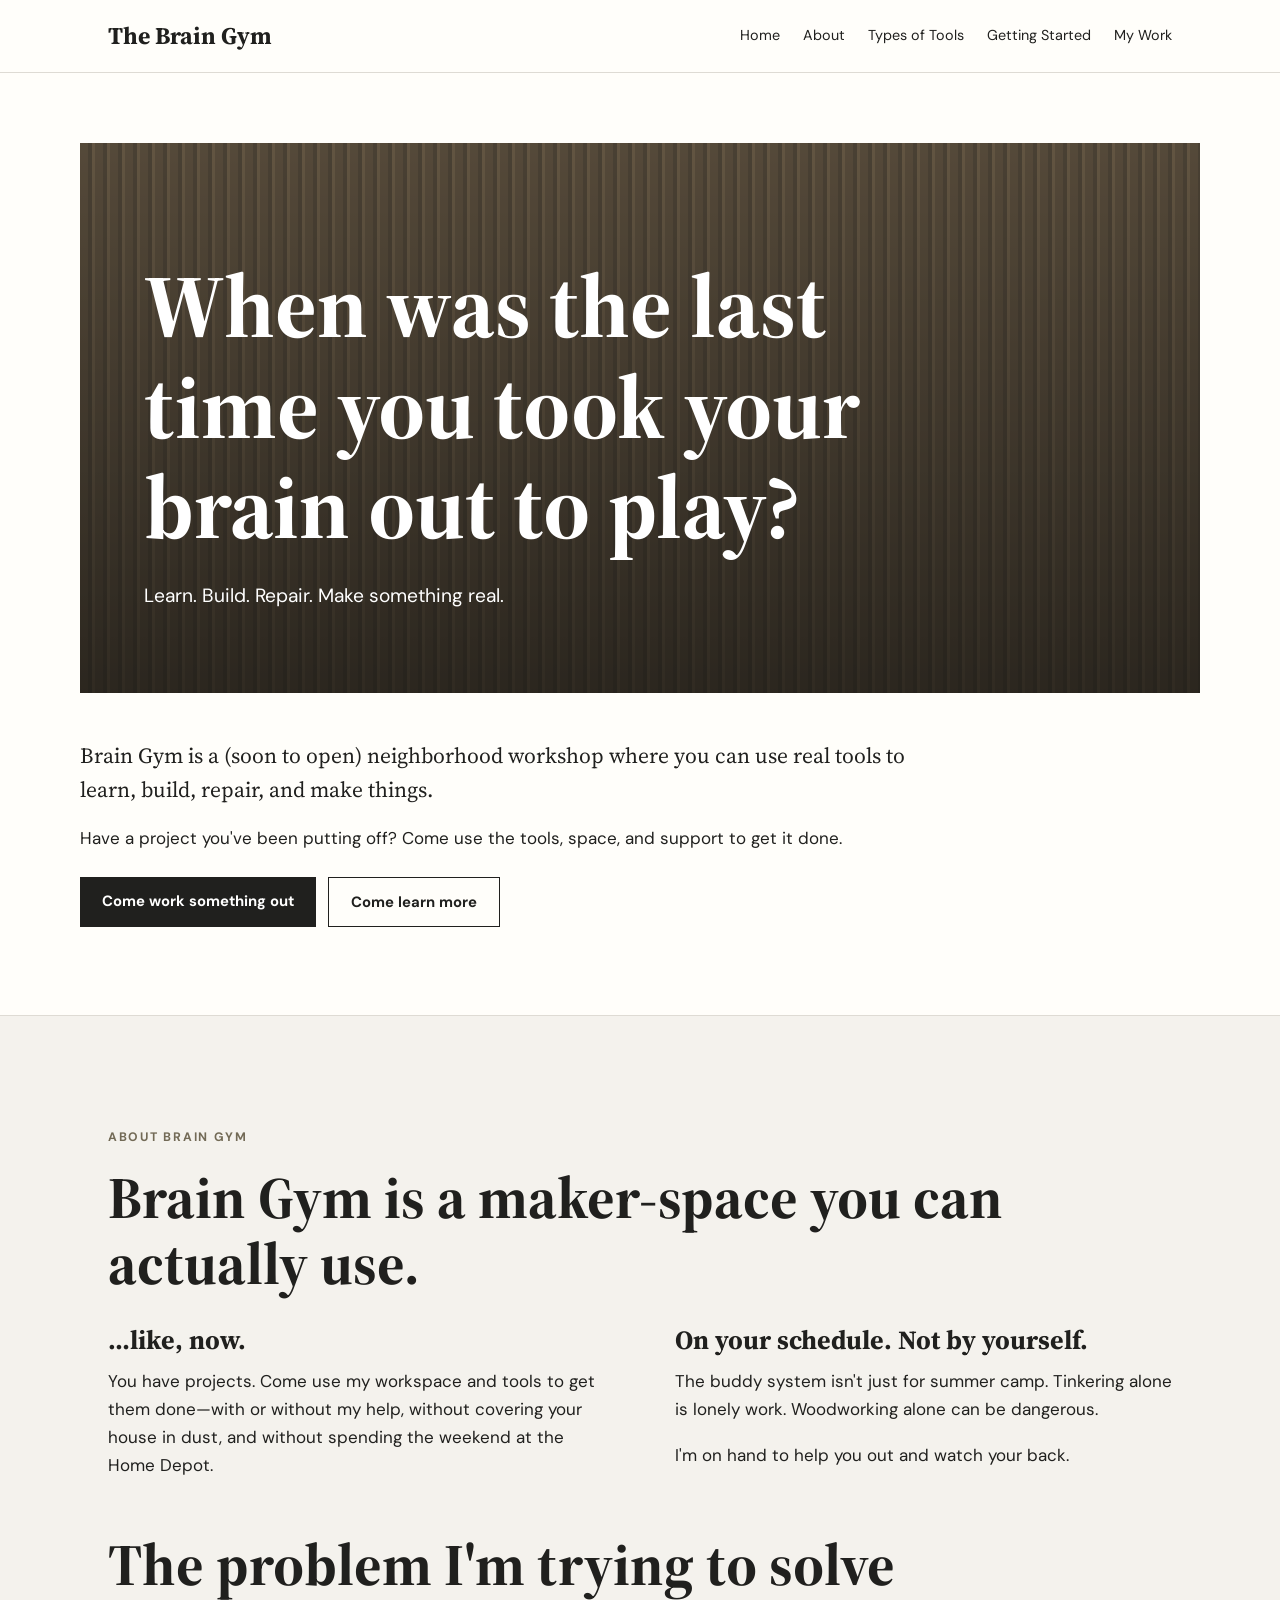
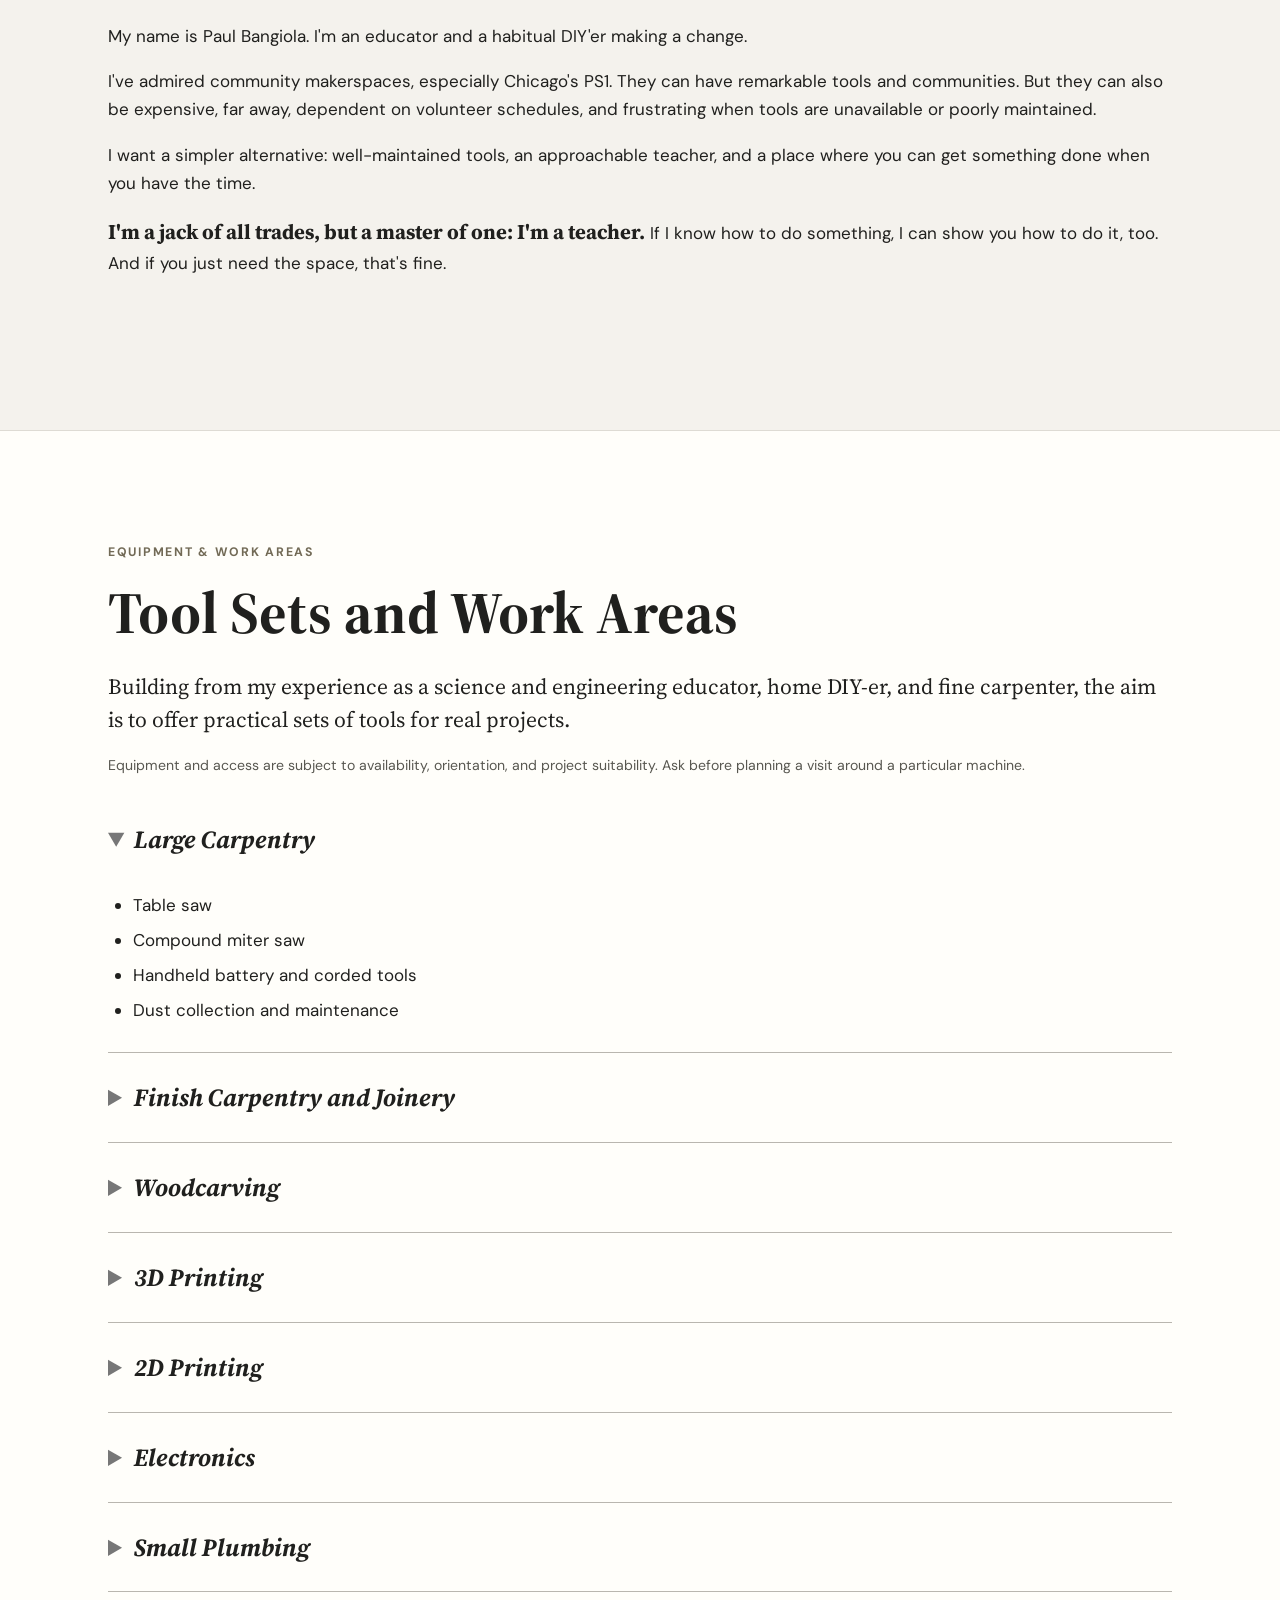
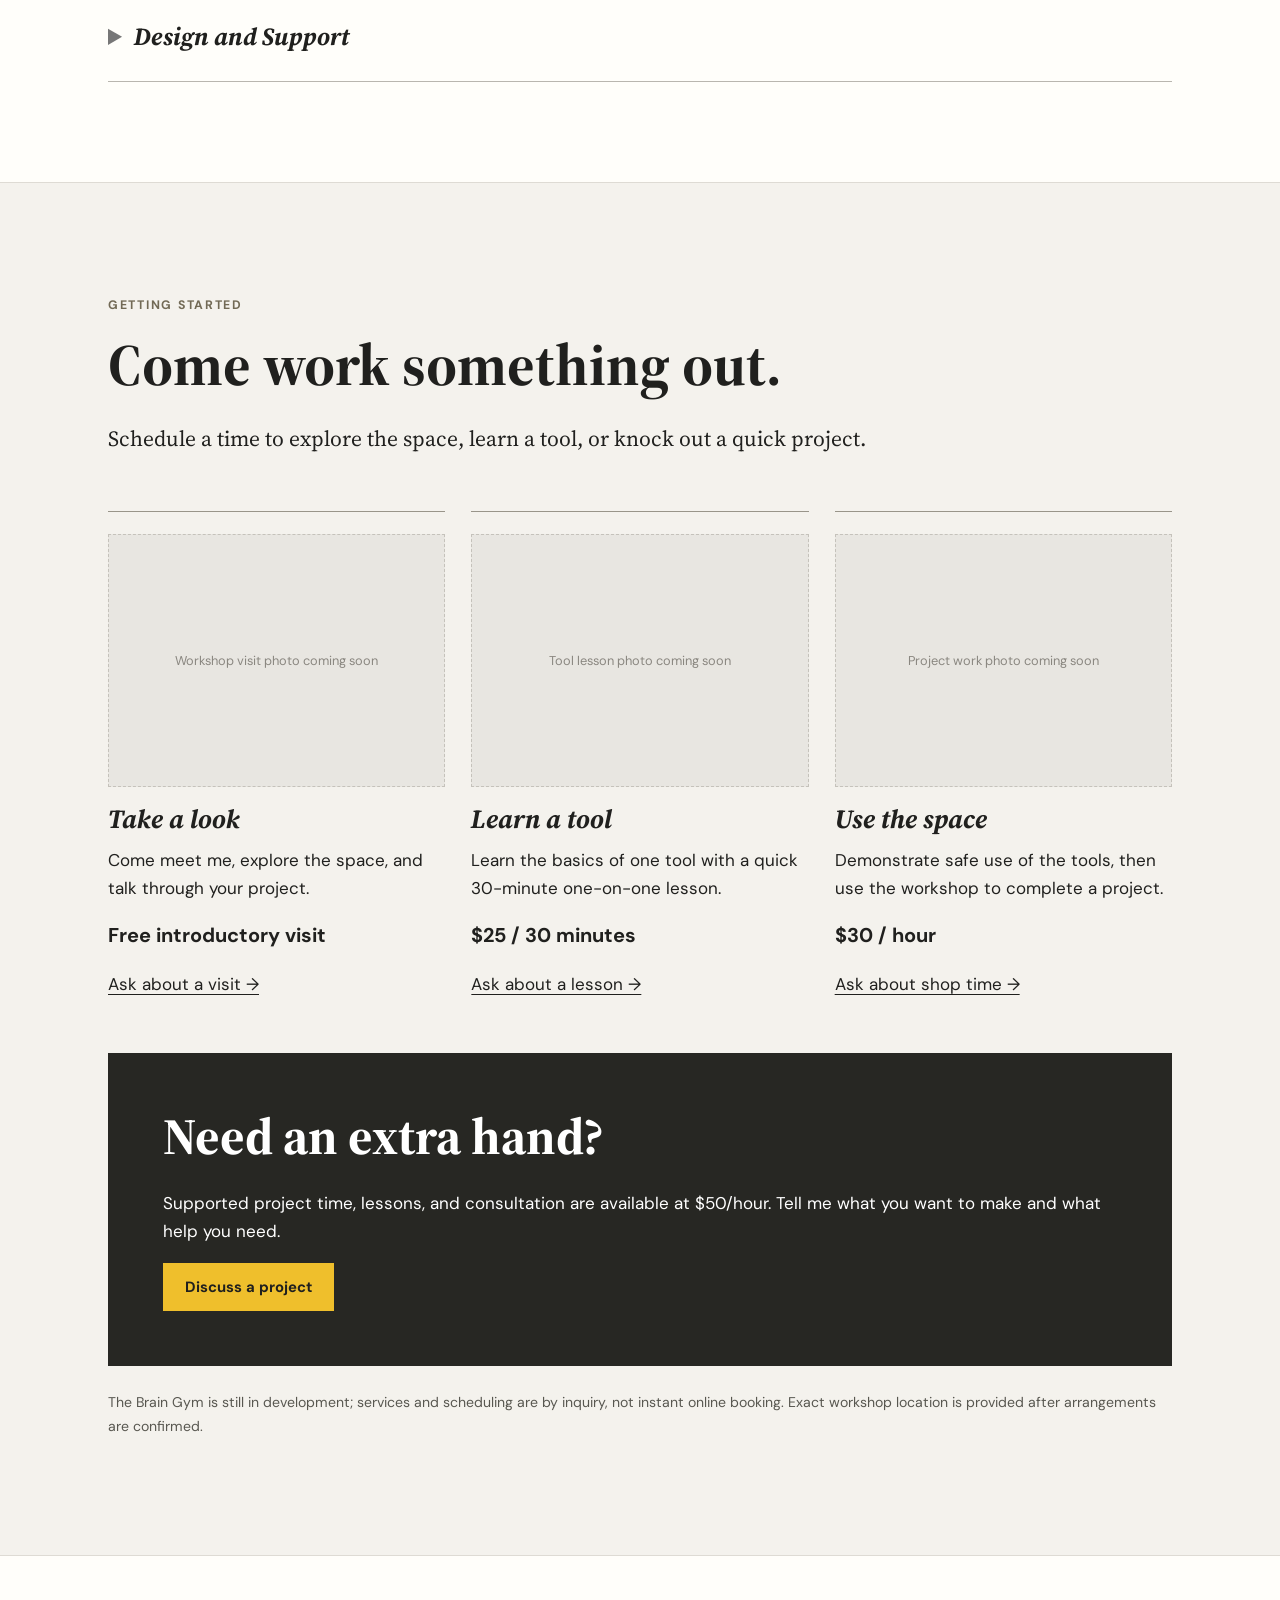
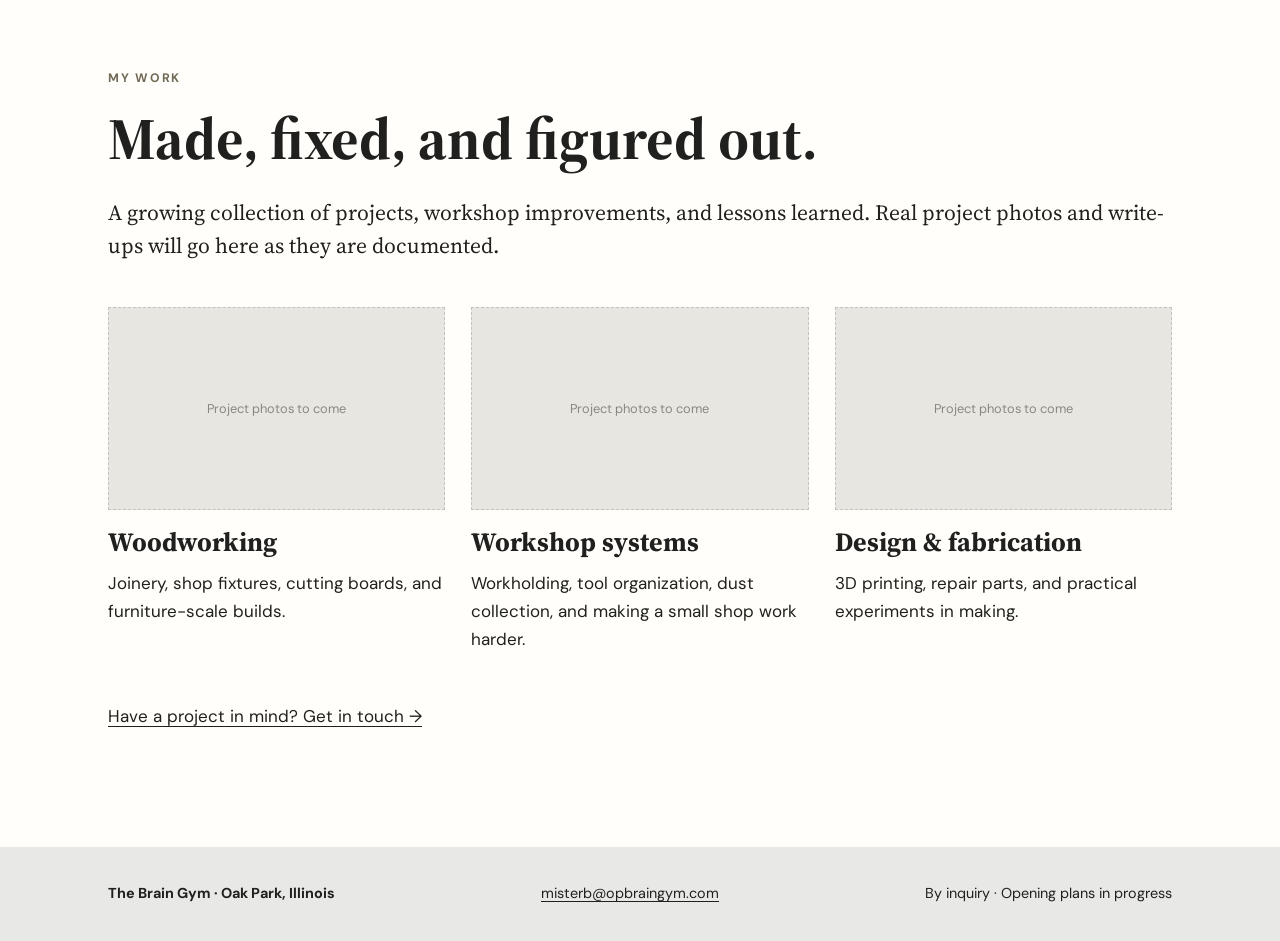
==== index.html @ d2b41d77 "Rebuild Brain Gym homepage from Google Sites and Squarespace drafts" ====
<!doctype html>
<html lang="en"><head><meta charset="utf-8"><meta name="viewport" content="width=device-width,initial-scale=1"><meta name="description" content="The Brain Gym: a neighborhood workshop in Oak Park for learning, building, repairing and making things."><title>The Brain Gym | Oak Park</title>
<style>
@import url('https://fonts.googleapis.com/css2?family=DM+Sans:wght@400;500;600;700&family=Source+Serif+4:ital,wght@0,400;0,600;0,700;1,600&display=swap');
:root{--ink:#20201e;--muted:#585750;--line:#dedbd4;--paper:#fffefa;--shade:#f4f2ed;--yellow:#efbf2c}*{box-sizing:border-box}html{scroll-behavior:smooth}body{margin:0;background:var(--paper);color:var(--ink);font:17px/1.65 "DM Sans",sans-serif}h1,h2,h3,h4,.brand{font-family:"Source Serif 4",Georgia,serif;line-height:1.12}h1{font-size:clamp(3.1rem,7vw,6.7rem);margin:0 0 1.4rem}h2{font-size:clamp(2.3rem,4.6vw,4.3rem);margin:0 0 1.5rem}h3{font-size:1.65rem;margin:.3rem 0 .7rem}p{margin:.7rem 0 1.1rem}a{color:inherit;text-underline-offset:.22em}a:hover{color:#806111}.shell{max-width:1120px;margin:auto;padding:0 28px}.site-header{position:sticky;top:0;z-index:10;background:rgba(255,254,250,.96);border-bottom:1px solid var(--line)}.nav-wrap{display:flex;align-items:center;justify-content:space-between;gap:18px;min-height:72px}.brand{font-size:1.5rem;font-weight:700;text-decoration:none;white-space:nowrap}nav{display:flex;flex-wrap:wrap;gap:clamp(10px,1.8vw,25px);font-size:.9rem}nav a{text-decoration:none}nav a[aria-current]{font-weight:700}.eyebrow{text-transform:uppercase;letter-spacing:.14em;font-size:.77rem;font-weight:700;color:#726a56}.hero{padding:70px 0 88px}.hero-panel{min-height:550px;background:#38352e;display:flex;align-items:end;position:relative;overflow:hidden}.hero-panel:before{content:"";position:absolute;inset:0;background:linear-gradient(0deg,rgba(0,0,0,.65),rgba(0,0,0,.05)),repeating-linear-gradient(90deg,#6a5943 0 8px,#584b3a 8px 12px,#806c51 12px 15px);opacity:.65}.hero-copy{position:relative;padding:clamp(28px,5vw,65px);color:white;max-width:950px}.hero-copy h1{max-width:820px}.hero-copy p{font-size:1.2rem}.intro{max-width:850px;padding-top:35px}.section{padding:100px 0;border-top:1px solid var(--line);scroll-margin-top:80px}.section.alt{background:var(--shade)}.lede{font-family:"Source Serif 4",Georgia,serif;font-size:1.35rem;line-height:1.55}.split{display:grid;grid-template-columns:1fr 1fr;gap:70px}.grid3{display:grid;grid-template-columns:repeat(3,1fr);gap:26px}.grid4{display:grid;grid-template-columns:repeat(4,1fr);gap:18px}.tile{border-top:1px solid #99958a;padding-top:22px}.tile h3{font-style:italic}.photo-placeholder{aspect-ratio:4/3;background:#e8e6e1;border:1px dashed #c5c2bb;display:grid;place-items:center;color:#8a8780;font-size:.8rem;text-align:center;padding:15px;margin-bottom:18px}.button{display:inline-block;background:var(--ink);color:white;padding:12px 22px;text-decoration:none;font-weight:700;font-size:.93rem}.button:hover{background:#5b5140;color:white}.button.outline{background:transparent;color:var(--ink);border:1px solid var(--ink)}.buttons{display:flex;flex-wrap:wrap;gap:12px;margin-top:25px}.tool-group{border-bottom:1px solid #b9b6af;padding:0}.tool-group summary{cursor:pointer;font-family:"Source Serif 4",Georgia,serif;font-weight:700;font-style:italic;font-size:1.55rem;padding:24px 0}.tool-group ul{margin:0 0 28px;padding-left:25px}.tool-group li{margin:7px 0}.tool-group summary::marker{color:#777}.feature{padding:35px 0}.feature strong{font-family:"Source Serif 4",Georgia,serif;font-size:1.3rem}.price{font-size:1.25rem;font-weight:700}.small{font-size:.88rem;color:var(--muted)}.callout{background:#272723;color:#fff;padding:55px; margin-top:55px}.callout h2{font-size:clamp(2.2rem,4vw,3.8rem)}footer{background:#e8e8e6;padding:35px 0}.footer-inner{display:flex;justify-content:space-between;gap:20px;flex-wrap:wrap;font-size:.9rem}.work-card{padding:0 0 20px}.work-card .photo-placeholder{aspect-ratio:5/3}.muted{color:var(--muted)}@media(max-width:800px){.split,.grid3,.grid4{grid-template-columns:1fr 1fr}.nav-wrap{align-items:flex-start;flex-direction:column;padding-top:14px;padding-bottom:14px}.hero{padding-top:30px}.hero-panel{min-height:480px}.section{padding:70px 0}}@media(max-width:550px){.split,.grid3,.grid4{grid-template-columns:1fr}nav{gap:12px}.hero-panel{min-height:420px}.hero-copy h1{font-size:3rem}.callout{padding:30px}.shell{padding:0 20px}}
</style></head><body>
<header class="site-header"><div class="shell nav-wrap"><a class="brand" href="#home">The Brain Gym</a><nav aria-label="Main navigation"><a href="#home">Home</a><a href="#about">About</a><a href="#tools">Types of Tools</a><a href="#start">Getting Started</a><a href="#work">My Work</a></nav></div></header>
<main><section class="hero shell" id="home"><div class="hero-panel"><div class="hero-copy"><h1>When was the last time you took your brain out to play?</h1><p>Learn. Build. Repair. Make something real.</p></div></div><div class="intro"><p class="lede">Brain Gym is a (soon to open) neighborhood workshop where you can use real tools to learn, build, repair, and make things.</p><p>Have a project you've been putting off? Come use the tools, space, and support to get it done.</p><div class="buttons"><a class="button" href="#start">Come work something out</a><a class="button outline" href="#about">Come learn more</a></div></div></section>
<section class="section alt" id="about"><div class="shell"><p class="eyebrow">About Brain Gym</p><h2>Brain Gym is a maker-space you can actually use.</h2><div class="split"><div><h3>…like, now.</h3><p>You have projects. Come use my workspace and tools to get them done—with or without my help, without covering your house in dust, and without spending the weekend at the Home Depot.</p></div><div><h3>On your schedule. Not by yourself.</h3><p>The buddy system isn't just for summer camp. Tinkering alone is lonely work. Woodworking alone can be dangerous.</p><p>I'm on hand to help you out and watch your back.</p></div></div><div class="feature"><h2>The problem I'm trying to solve</h2><p>My name is Paul Bangiola. I'm an educator and a habitual DIY'er making a change.</p><p>I've admired community makerspaces, especially Chicago's PS1. They can have remarkable tools and communities. But they can also be expensive, far away, dependent on volunteer schedules, and frustrating when tools are unavailable or poorly maintained.</p><p>I want a simpler alternative: well-maintained tools, an approachable teacher, and a place where you can get something done when you have the time.</p><p><strong>I'm a jack of all trades, but a master of one: I'm a teacher.</strong> If I know how to do something, I can show you how to do it, too. And if you just need the space, that's fine.</p></div></div></section>
<section class="section" id="tools"><div class="shell"><p class="eyebrow">Equipment & work areas</p><h2>Tool Sets and Work Areas</h2><p class="lede">Building from my experience as a science and engineering educator, home DIY-er, and fine carpenter, the aim is to offer practical sets of tools for real projects.</p><p class="small">Equipment and access are subject to availability, orientation, and project suitability. Ask before planning a visit around a particular machine.</p>
<details class="tool-group" open><summary>Large Carpentry</summary><ul><li>Table saw</li><li>Compound miter saw</li><li>Handheld battery and corded tools</li><li>Dust collection and maintenance</li></ul></details>
<details class="tool-group"><summary>Finish Carpentry and Joinery</summary><ul><li>12.5-inch thickness planer</li><li>Hand planes and spokeshaves</li><li>Router table and trim routers</li><li>Sanding tools</li><li>Large joiner's bench with workholding and lighting</li></ul></details>
<details class="tool-group"><summary>Woodcarving</summary><p>Ask about specific hand tools and project needs.</p></details>
<details class="tool-group"><summary>3D Printing</summary><ul><li>Bambu Lab P1S with AMS</li><li>Design and printing support for prototypes and replacement parts</li></ul></details>
<details class="tool-group"><summary>2D Printing</summary><ul><li>Large-format (11 × 17) high-resolution printing and scanning</li><li>Lamination</li><li>Binding</li></ul></details>
<details class="tool-group"><summary>Electronics</summary><ul><li>Small electronics help</li><li>Low-voltage (12 V) electronics workbench</li></ul></details>
<details class="tool-group"><summary>Small Plumbing</summary><ul><li>PVC</li><li>Soldering and small piping</li></ul></details>
<details class="tool-group"><summary>Design and Support</summary><ul><li>Drafting and drawing tools</li><li>CAD and 3D sculpting tools</li><li>Project consultation</li><li>Coffee</li></ul></details>
</div></section>
<section class="section alt" id="start"><div class="shell"><p class="eyebrow">Getting started</p><h2>Come work something out.</h2><p class="lede">Schedule a time to explore the space, learn a tool, or knock out a quick project.</p><div class="grid3" style="margin-top:55px">
<article class="tile"><div class="photo-placeholder">Workshop visit photo coming soon</div><h3>Take a look</h3><p>Come meet me, explore the space, and talk through your project.</p><p class="price">Free introductory visit</p><a href="mailto:misterb@opbraingym.com?subject=Brain%20Gym%20visit">Ask about a visit →</a></article>
<article class="tile"><div class="photo-placeholder">Tool lesson photo coming soon</div><h3>Learn a tool</h3><p>Learn the basics of one tool with a quick 30-minute one-on-one lesson.</p><p class="price">$25 / 30 minutes</p><a href="mailto:misterb@opbraingym.com?subject=Brain%20Gym%20tool%20lesson">Ask about a lesson →</a></article>
<article class="tile"><div class="photo-placeholder">Project work photo coming soon</div><h3>Use the space</h3><p>Demonstrate safe use of the tools, then use the workshop to complete a project.</p><p class="price">$30 / hour</p><a href="mailto:misterb@opbraingym.com?subject=Brain%20Gym%20shop%20time">Ask about shop time →</a></article></div>
<div class="callout"><h2>Need an extra hand?</h2><p>Supported project time, lessons, and consultation are available at $50/hour. Tell me what you want to make and what help you need.</p><a class="button" style="background:var(--yellow);color:#20201e" href="mailto:misterb@opbraingym.com?subject=Brain%20Gym%20project%20support">Discuss a project</a></div><p class="small" style="margin-top:25px">The Brain Gym is still in development; services and scheduling are by inquiry, not instant online booking. Exact workshop location is provided after arrangements are confirmed.</p></div></section>
<section class="section" id="work"><div class="shell"><p class="eyebrow">My work</p><h2>Made, fixed, and figured out.</h2><p class="lede">A growing collection of projects, workshop improvements, and lessons learned. Real project photos and write-ups will go here as they are documented.</p><div class="grid3" style="margin-top:45px"><article class="work-card"><div class="photo-placeholder">Project photos to come</div><h3>Woodworking</h3><p>Joinery, shop fixtures, cutting boards, and furniture-scale builds.</p></article><article class="work-card"><div class="photo-placeholder">Project photos to come</div><h3>Workshop systems</h3><p>Workholding, tool organization, dust collection, and making a small shop work harder.</p></article><article class="work-card"><div class="photo-placeholder">Project photos to come</div><h3>Design & fabrication</h3><p>3D printing, repair parts, and practical experiments in making.</p></article></div><p><a href="mailto:misterb@opbraingym.com?subject=Brain%20Gym%20project%20question">Have a project in mind? Get in touch →</a></p></div></section></main>
<footer><div class="shell footer-inner"><strong>The Brain Gym · Oak Park, Illinois</strong><a href="mailto:misterb@opbraingym.com">misterb@opbraingym.com</a><span>By inquiry · Opening plans in progress</span></div></footer></body></html>
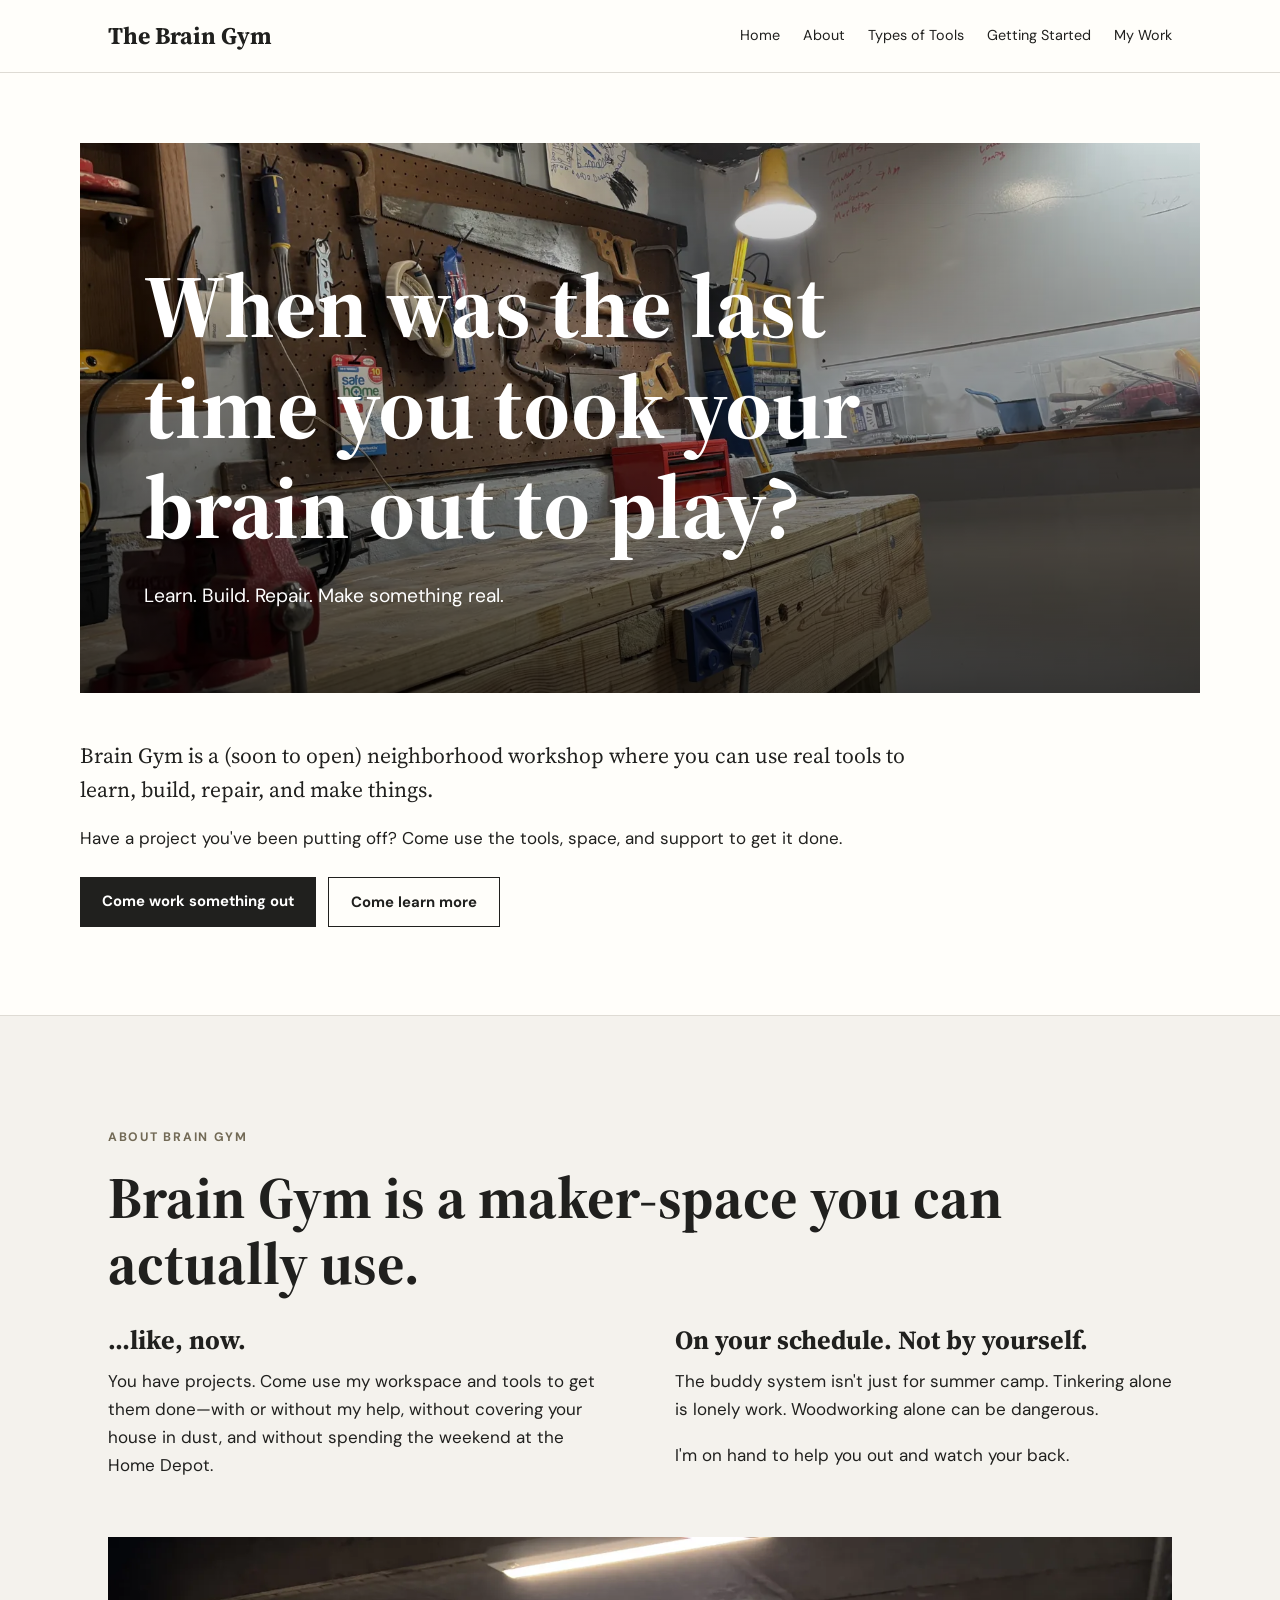
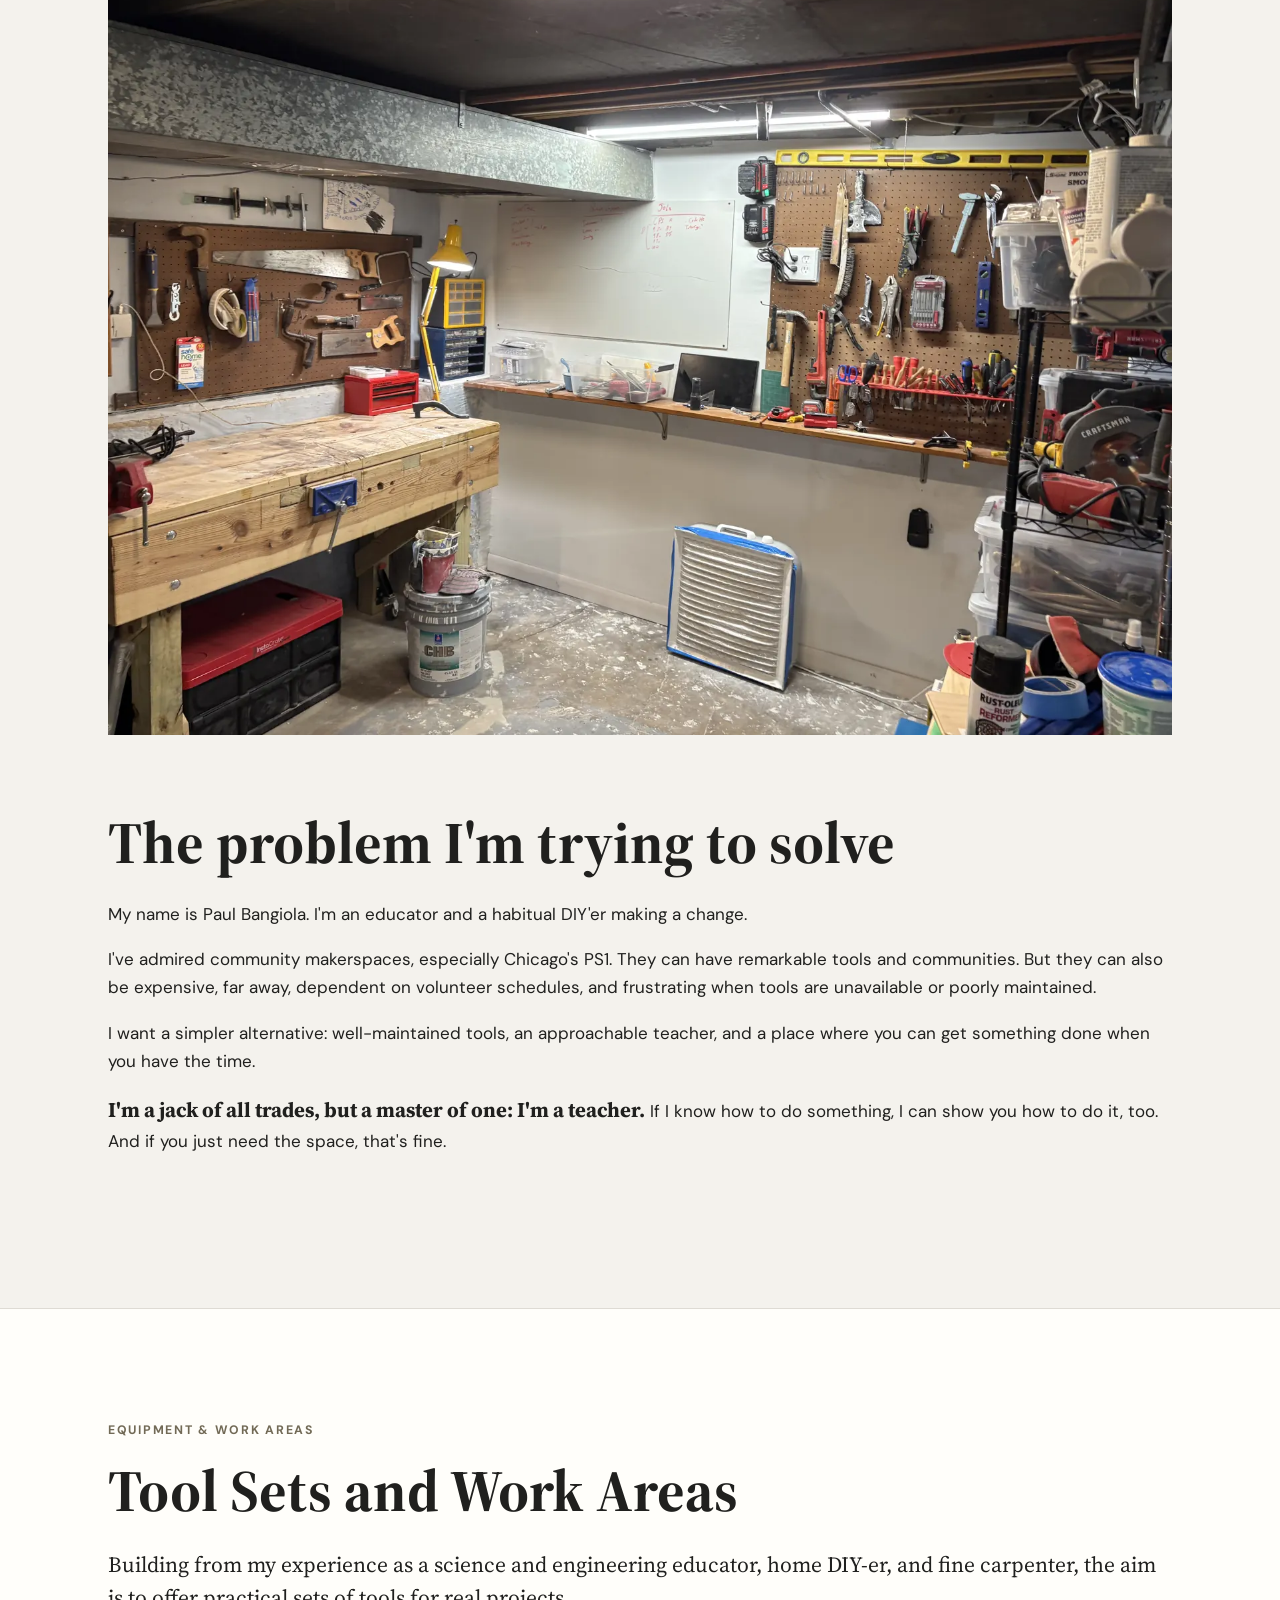
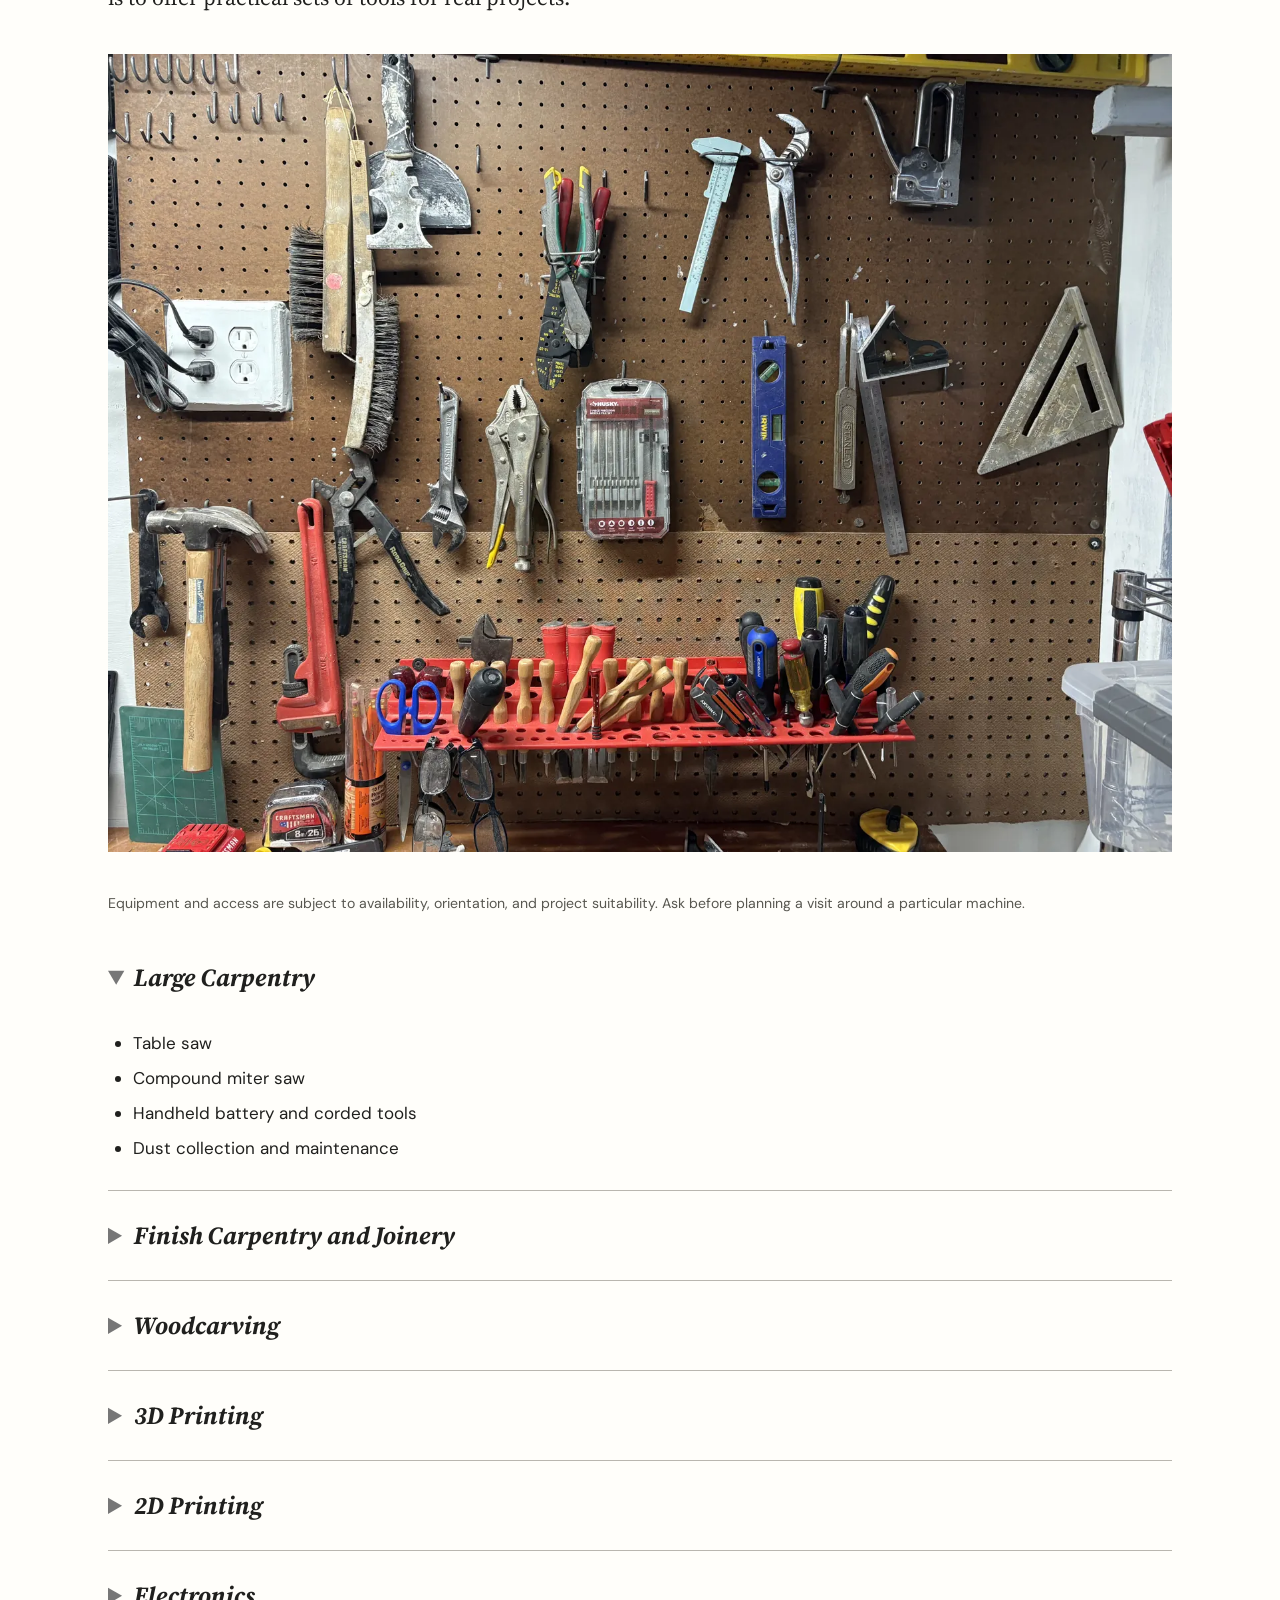
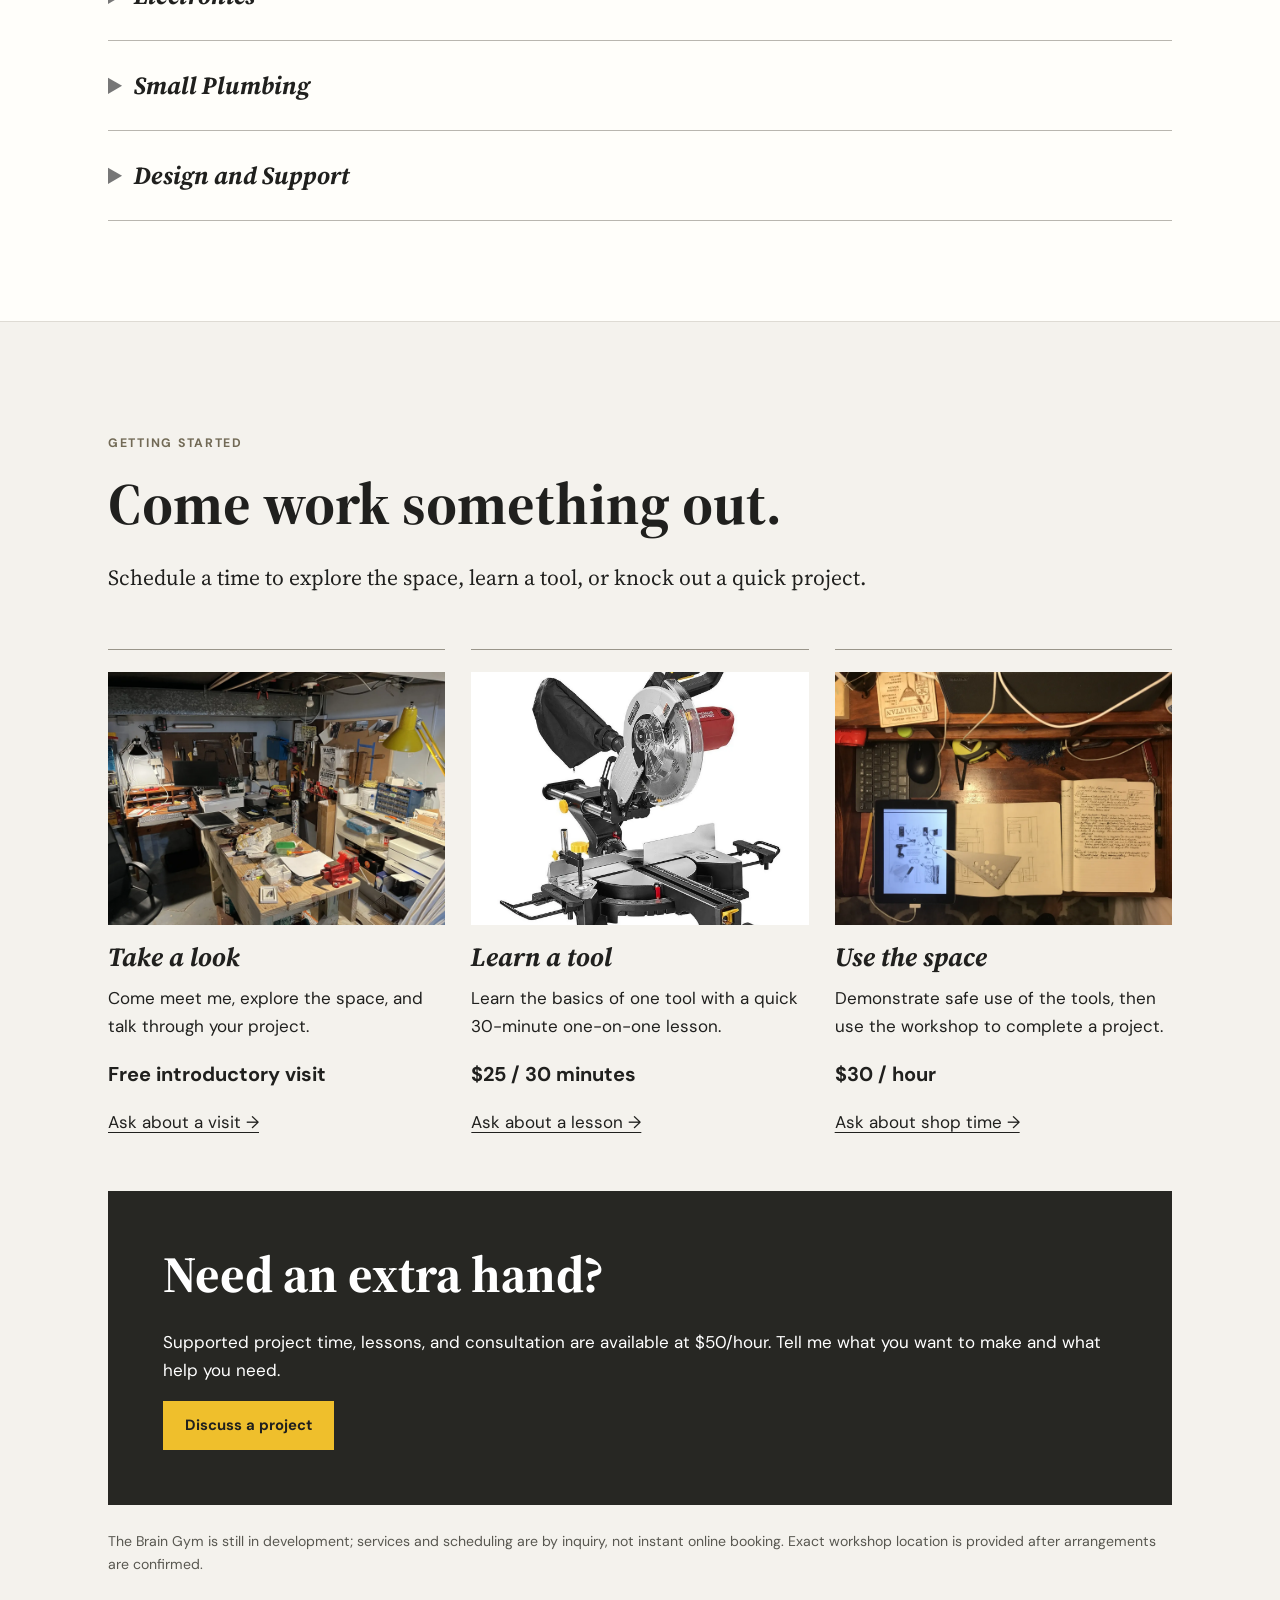
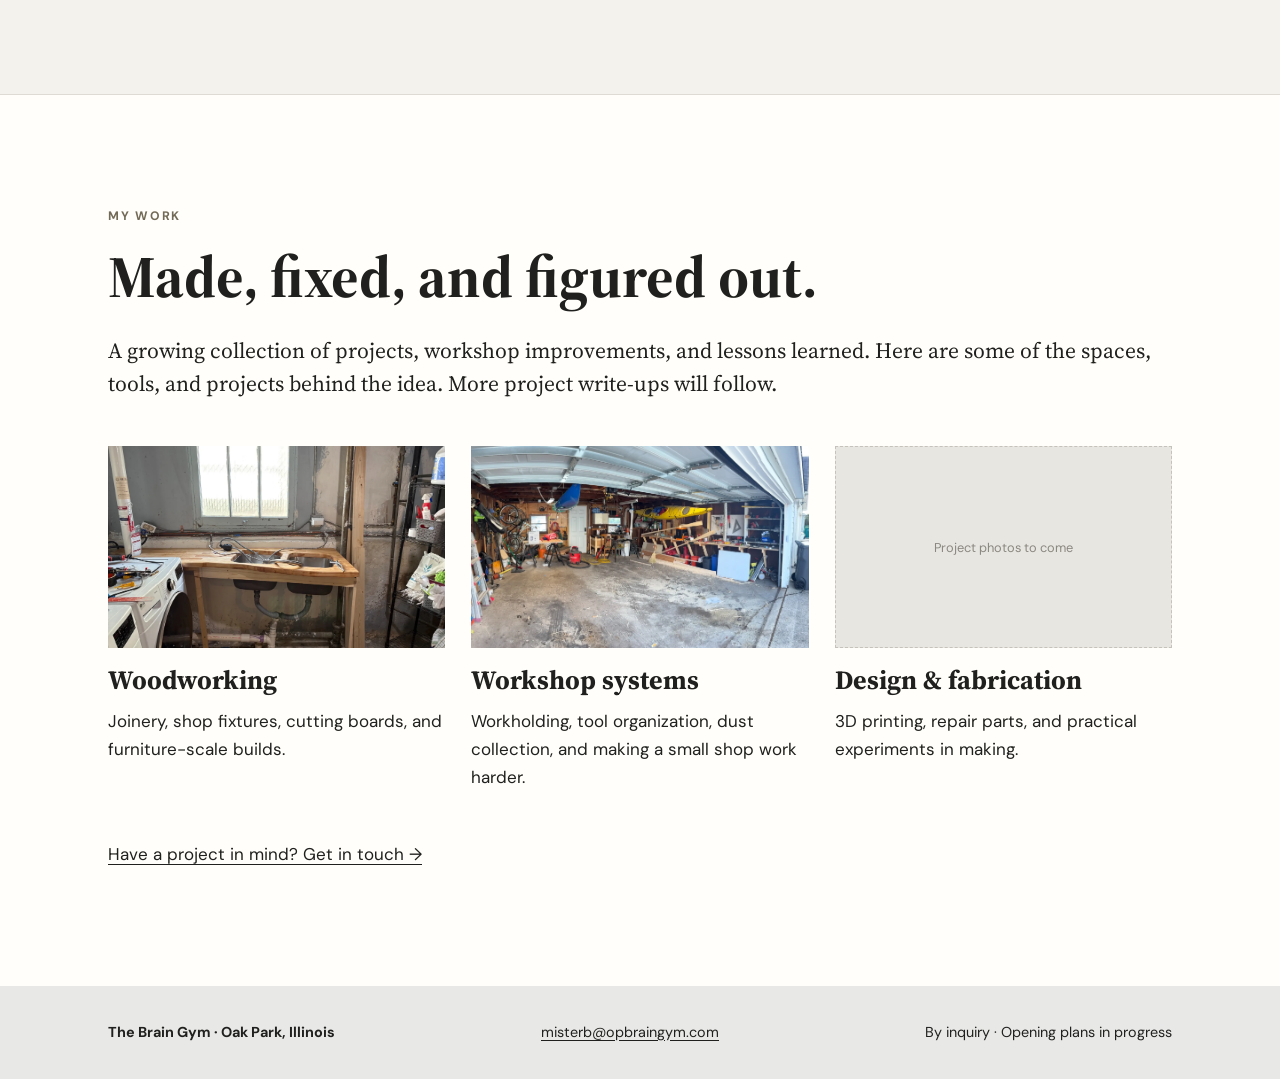
==== commit eacff715: "Use uploaded workshop and project photos throughout Brain Gym site" ====
--- a/index.html
+++ b/index.html
@@ -2,12 +2,12 @@
 <html lang="en"><head><meta charset="utf-8"><meta name="viewport" content="width=device-width,initial-scale=1"><meta name="description" content="The Brain Gym: a neighborhood workshop in Oak Park for learning, building, repairing and making things."><title>The Brain Gym | Oak Park</title>
 <style>
 @import url('https://fonts.googleapis.com/css2?family=DM+Sans:wght@400;500;600;700&family=Source+Serif+4:ital,wght@0,400;0,600;0,700;1,600&display=swap');
-:root{--ink:#20201e;--muted:#585750;--line:#dedbd4;--paper:#fffefa;--shade:#f4f2ed;--yellow:#efbf2c}*{box-sizing:border-box}html{scroll-behavior:smooth}body{margin:0;background:var(--paper);color:var(--ink);font:17px/1.65 "DM Sans",sans-serif}h1,h2,h3,h4,.brand{font-family:"Source Serif 4",Georgia,serif;line-height:1.12}h1{font-size:clamp(3.1rem,7vw,6.7rem);margin:0 0 1.4rem}h2{font-size:clamp(2.3rem,4.6vw,4.3rem);margin:0 0 1.5rem}h3{font-size:1.65rem;margin:.3rem 0 .7rem}p{margin:.7rem 0 1.1rem}a{color:inherit;text-underline-offset:.22em}a:hover{color:#806111}.shell{max-width:1120px;margin:auto;padding:0 28px}.site-header{position:sticky;top:0;z-index:10;background:rgba(255,254,250,.96);border-bottom:1px solid var(--line)}.nav-wrap{display:flex;align-items:center;justify-content:space-between;gap:18px;min-height:72px}.brand{font-size:1.5rem;font-weight:700;text-decoration:none;white-space:nowrap}nav{display:flex;flex-wrap:wrap;gap:clamp(10px,1.8vw,25px);font-size:.9rem}nav a{text-decoration:none}nav a[aria-current]{font-weight:700}.eyebrow{text-transform:uppercase;letter-spacing:.14em;font-size:.77rem;font-weight:700;color:#726a56}.hero{padding:70px 0 88px}.hero-panel{min-height:550px;background:#38352e;display:flex;align-items:end;position:relative;overflow:hidden}.hero-panel:before{content:"";position:absolute;inset:0;background:linear-gradient(0deg,rgba(0,0,0,.65),rgba(0,0,0,.05)),repeating-linear-gradient(90deg,#6a5943 0 8px,#584b3a 8px 12px,#806c51 12px 15px);opacity:.65}.hero-copy{position:relative;padding:clamp(28px,5vw,65px);color:white;max-width:950px}.hero-copy h1{max-width:820px}.hero-copy p{font-size:1.2rem}.intro{max-width:850px;padding-top:35px}.section{padding:100px 0;border-top:1px solid var(--line);scroll-margin-top:80px}.section.alt{background:var(--shade)}.lede{font-family:"Source Serif 4",Georgia,serif;font-size:1.35rem;line-height:1.55}.split{display:grid;grid-template-columns:1fr 1fr;gap:70px}.grid3{display:grid;grid-template-columns:repeat(3,1fr);gap:26px}.grid4{display:grid;grid-template-columns:repeat(4,1fr);gap:18px}.tile{border-top:1px solid #99958a;padding-top:22px}.tile h3{font-style:italic}.photo-placeholder{aspect-ratio:4/3;background:#e8e6e1;border:1px dashed #c5c2bb;display:grid;place-items:center;color:#8a8780;font-size:.8rem;text-align:center;padding:15px;margin-bottom:18px}.button{display:inline-block;background:var(--ink);color:white;padding:12px 22px;text-decoration:none;font-weight:700;font-size:.93rem}.button:hover{background:#5b5140;color:white}.button.outline{background:transparent;color:var(--ink);border:1px solid var(--ink)}.buttons{display:flex;flex-wrap:wrap;gap:12px;margin-top:25px}.tool-group{border-bottom:1px solid #b9b6af;padding:0}.tool-group summary{cursor:pointer;font-family:"Source Serif 4",Georgia,serif;font-weight:700;font-style:italic;font-size:1.55rem;padding:24px 0}.tool-group ul{margin:0 0 28px;padding-left:25px}.tool-group li{margin:7px 0}.tool-group summary::marker{color:#777}.feature{padding:35px 0}.feature strong{font-family:"Source Serif 4",Georgia,serif;font-size:1.3rem}.price{font-size:1.25rem;font-weight:700}.small{font-size:.88rem;color:var(--muted)}.callout{background:#272723;color:#fff;padding:55px; margin-top:55px}.callout h2{font-size:clamp(2.2rem,4vw,3.8rem)}footer{background:#e8e8e6;padding:35px 0}.footer-inner{display:flex;justify-content:space-between;gap:20px;flex-wrap:wrap;font-size:.9rem}.work-card{padding:0 0 20px}.work-card .photo-placeholder{aspect-ratio:5/3}.muted{color:var(--muted)}@media(max-width:800px){.split,.grid3,.grid4{grid-template-columns:1fr 1fr}.nav-wrap{align-items:flex-start;flex-direction:column;padding-top:14px;padding-bottom:14px}.hero{padding-top:30px}.hero-panel{min-height:480px}.section{padding:70px 0}}@media(max-width:550px){.split,.grid3,.grid4{grid-template-columns:1fr}nav{gap:12px}.hero-panel{min-height:420px}.hero-copy h1{font-size:3rem}.callout{padding:30px}.shell{padding:0 20px}}
+:root{--ink:#20201e;--muted:#585750;--line:#dedbd4;--paper:#fffefa;--shade:#f4f2ed;--yellow:#efbf2c}*{box-sizing:border-box}html{scroll-behavior:smooth}body{margin:0;background:var(--paper);color:var(--ink);font:17px/1.65 "DM Sans",sans-serif}h1,h2,h3,h4,.brand{font-family:"Source Serif 4",Georgia,serif;line-height:1.12}h1{font-size:clamp(3.1rem,7vw,6.7rem);margin:0 0 1.4rem}h2{font-size:clamp(2.3rem,4.6vw,4.3rem);margin:0 0 1.5rem}h3{font-size:1.65rem;margin:.3rem 0 .7rem}p{margin:.7rem 0 1.1rem}a{color:inherit;text-underline-offset:.22em}a:hover{color:#806111}.shell{max-width:1120px;margin:auto;padding:0 28px}.site-header{position:sticky;top:0;z-index:10;background:rgba(255,254,250,.96);border-bottom:1px solid var(--line)}.nav-wrap{display:flex;align-items:center;justify-content:space-between;gap:18px;min-height:72px}.brand{font-size:1.5rem;font-weight:700;text-decoration:none;white-space:nowrap}nav{display:flex;flex-wrap:wrap;gap:clamp(10px,1.8vw,25px);font-size:.9rem}nav a{text-decoration:none}nav a[aria-current]{font-weight:700}.eyebrow{text-transform:uppercase;letter-spacing:.14em;font-size:.77rem;font-weight:700;color:#726a56}.hero{padding:70px 0 88px}.hero-panel{min-height:550px;background:#38352e;display:flex;align-items:end;position:relative;overflow:hidden}.hero-panel:before{content:"";position:absolute;inset:0;background:linear-gradient(0deg,rgba(0,0,0,.72),rgba(0,0,0,.07)),url("assets/workshop-joiners-bench.webp") center/cover no-repeat}.hero-copy{position:relative;padding:clamp(28px,5vw,65px);color:white;max-width:950px}.hero-copy h1{max-width:820px}.hero-copy p{font-size:1.2rem}.intro{max-width:850px;padding-top:35px}.section{padding:100px 0;border-top:1px solid var(--line);scroll-margin-top:80px}.section.alt{background:var(--shade)}.lede{font-family:"Source Serif 4",Georgia,serif;font-size:1.35rem;line-height:1.55}.split{display:grid;grid-template-columns:1fr 1fr;gap:70px}.grid3{display:grid;grid-template-columns:repeat(3,1fr);gap:26px}.grid4{display:grid;grid-template-columns:repeat(4,1fr);gap:18px}.tile{border-top:1px solid #99958a;padding-top:22px}.tile h3{font-style:italic}.site-photo{display:block;width:100%;aspect-ratio:4/3;object-fit:cover;margin-bottom:18px}.work-card .site-photo{aspect-ratio:5/3}.about-photo{width:100%;height:auto;display:block;margin:40px 0}.photo-placeholder{aspect-ratio:4/3;background:#e8e6e1;border:1px dashed #c5c2bb;display:grid;place-items:center;color:#8a8780;font-size:.8rem;text-align:center;padding:15px;margin-bottom:18px}.button{display:inline-block;background:var(--ink);color:white;padding:12px 22px;text-decoration:none;font-weight:700;font-size:.93rem}.button:hover{background:#5b5140;color:white}.button.outline{background:transparent;color:var(--ink);border:1px solid var(--ink)}.buttons{display:flex;flex-wrap:wrap;gap:12px;margin-top:25px}.tool-group{border-bottom:1px solid #b9b6af;padding:0}.tool-group summary{cursor:pointer;font-family:"Source Serif 4",Georgia,serif;font-weight:700;font-style:italic;font-size:1.55rem;padding:24px 0}.tool-group ul{margin:0 0 28px;padding-left:25px}.tool-group li{margin:7px 0}.tool-group summary::marker{color:#777}.feature{padding:35px 0}.feature strong{font-family:"Source Serif 4",Georgia,serif;font-size:1.3rem}.price{font-size:1.25rem;font-weight:700}.small{font-size:.88rem;color:var(--muted)}.callout{background:#272723;color:#fff;padding:55px; margin-top:55px}.callout h2{font-size:clamp(2.2rem,4vw,3.8rem)}footer{background:#e8e8e6;padding:35px 0}.footer-inner{display:flex;justify-content:space-between;gap:20px;flex-wrap:wrap;font-size:.9rem}.work-card{padding:0 0 20px}.work-card .photo-placeholder{aspect-ratio:5/3}.muted{color:var(--muted)}@media(max-width:800px){.split,.grid3,.grid4{grid-template-columns:1fr 1fr}.nav-wrap{align-items:flex-start;flex-direction:column;padding-top:14px;padding-bottom:14px}.hero{padding-top:30px}.hero-panel{min-height:480px}.section{padding:70px 0}}@media(max-width:550px){.split,.grid3,.grid4{grid-template-columns:1fr}nav{gap:12px}.hero-panel{min-height:420px}.hero-copy h1{font-size:3rem}.callout{padding:30px}.shell{padding:0 20px}}
 </style></head><body>
 <header class="site-header"><div class="shell nav-wrap"><a class="brand" href="#home">The Brain Gym</a><nav aria-label="Main navigation"><a href="#home">Home</a><a href="#about">About</a><a href="#tools">Types of Tools</a><a href="#start">Getting Started</a><a href="#work">My Work</a></nav></div></header>
 <main><section class="hero shell" id="home"><div class="hero-panel"><div class="hero-copy"><h1>When was the last time you took your brain out to play?</h1><p>Learn. Build. Repair. Make something real.</p></div></div><div class="intro"><p class="lede">Brain Gym is a (soon to open) neighborhood workshop where you can use real tools to learn, build, repair, and make things.</p><p>Have a project you've been putting off? Come use the tools, space, and support to get it done.</p><div class="buttons"><a class="button" href="#start">Come work something out</a><a class="button outline" href="#about">Come learn more</a></div></div></section>
-<section class="section alt" id="about"><div class="shell"><p class="eyebrow">About Brain Gym</p><h2>Brain Gym is a maker-space you can actually use.</h2><div class="split"><div><h3>…like, now.</h3><p>You have projects. Come use my workspace and tools to get them done—with or without my help, without covering your house in dust, and without spending the weekend at the Home Depot.</p></div><div><h3>On your schedule. Not by yourself.</h3><p>The buddy system isn't just for summer camp. Tinkering alone is lonely work. Woodworking alone can be dangerous.</p><p>I'm on hand to help you out and watch your back.</p></div></div><div class="feature"><h2>The problem I'm trying to solve</h2><p>My name is Paul Bangiola. I'm an educator and a habitual DIY'er making a change.</p><p>I've admired community makerspaces, especially Chicago's PS1. They can have remarkable tools and communities. But they can also be expensive, far away, dependent on volunteer schedules, and frustrating when tools are unavailable or poorly maintained.</p><p>I want a simpler alternative: well-maintained tools, an approachable teacher, and a place where you can get something done when you have the time.</p><p><strong>I'm a jack of all trades, but a master of one: I'm a teacher.</strong> If I know how to do something, I can show you how to do it, too. And if you just need the space, that's fine.</p></div></div></section>
-<section class="section" id="tools"><div class="shell"><p class="eyebrow">Equipment & work areas</p><h2>Tool Sets and Work Areas</h2><p class="lede">Building from my experience as a science and engineering educator, home DIY-er, and fine carpenter, the aim is to offer practical sets of tools for real projects.</p><p class="small">Equipment and access are subject to availability, orientation, and project suitability. Ask before planning a visit around a particular machine.</p>
+<section class="section alt" id="about"><div class="shell"><p class="eyebrow">About Brain Gym</p><h2>Brain Gym is a maker-space you can actually use.</h2><div class="split"><div><h3>…like, now.</h3><p>You have projects. Come use my workspace and tools to get them done—with or without my help, without covering your house in dust, and without spending the weekend at the Home Depot.</p></div><div><h3>On your schedule. Not by yourself.</h3><p>The buddy system isn't just for summer camp. Tinkering alone is lonely work. Woodworking alone can be dangerous.</p><p>I'm on hand to help you out and watch your back.</p></div></div><img class="about-photo" src="assets/workshop-wide.webp" loading="lazy" alt="Wide view of the Brain Gym workshop and tools"><div class="feature"><h2>The problem I'm trying to solve</h2><p>My name is Paul Bangiola. I'm an educator and a habitual DIY'er making a change.</p><p>I've admired community makerspaces, especially Chicago's PS1. They can have remarkable tools and communities. But they can also be expensive, far away, dependent on volunteer schedules, and frustrating when tools are unavailable or poorly maintained.</p><p>I want a simpler alternative: well-maintained tools, an approachable teacher, and a place where you can get something done when you have the time.</p><p><strong>I'm a jack of all trades, but a master of one: I'm a teacher.</strong> If I know how to do something, I can show you how to do it, too. And if you just need the space, that's fine.</p></div></div></section>
+<section class="section" id="tools"><div class="shell"><p class="eyebrow">Equipment & work areas</p><h2>Tool Sets and Work Areas</h2><p class="lede">Building from my experience as a science and engineering educator, home DIY-er, and fine carpenter, the aim is to offer practical sets of tools for real projects.</p><img class="about-photo" src="assets/hand-tools.webp" loading="lazy" alt="Selection of workshop hand tools"><p class="small">Equipment and access are subject to availability, orientation, and project suitability. Ask before planning a visit around a particular machine.</p>
 <details class="tool-group" open><summary>Large Carpentry</summary><ul><li>Table saw</li><li>Compound miter saw</li><li>Handheld battery and corded tools</li><li>Dust collection and maintenance</li></ul></details>
 <details class="tool-group"><summary>Finish Carpentry and Joinery</summary><ul><li>12.5-inch thickness planer</li><li>Hand planes and spokeshaves</li><li>Router table and trim routers</li><li>Sanding tools</li><li>Large joiner's bench with workholding and lighting</li></ul></details>
 <details class="tool-group"><summary>Woodcarving</summary><p>Ask about specific hand tools and project needs.</p></details>
@@ -18,9 +18,9 @@
 <details class="tool-group"><summary>Design and Support</summary><ul><li>Drafting and drawing tools</li><li>CAD and 3D sculpting tools</li><li>Project consultation</li><li>Coffee</li></ul></details>
 </div></section>
 <section class="section alt" id="start"><div class="shell"><p class="eyebrow">Getting started</p><h2>Come work something out.</h2><p class="lede">Schedule a time to explore the space, learn a tool, or knock out a quick project.</p><div class="grid3" style="margin-top:55px">
-<article class="tile"><div class="photo-placeholder">Workshop visit photo coming soon</div><h3>Take a look</h3><p>Come meet me, explore the space, and talk through your project.</p><p class="price">Free introductory visit</p><a href="mailto:misterb@opbraingym.com?subject=Brain%20Gym%20visit">Ask about a visit →</a></article>
-<article class="tile"><div class="photo-placeholder">Tool lesson photo coming soon</div><h3>Learn a tool</h3><p>Learn the basics of one tool with a quick 30-minute one-on-one lesson.</p><p class="price">$25 / 30 minutes</p><a href="mailto:misterb@opbraingym.com?subject=Brain%20Gym%20tool%20lesson">Ask about a lesson →</a></article>
-<article class="tile"><div class="photo-placeholder">Project work photo coming soon</div><h3>Use the space</h3><p>Demonstrate safe use of the tools, then use the workshop to complete a project.</p><p class="price">$30 / hour</p><a href="mailto:misterb@opbraingym.com?subject=Brain%20Gym%20shop%20time">Ask about shop time →</a></article></div>
+<article class="tile"><img class="site-photo" src="assets/workshop-in-progress.webp" loading="lazy" alt="Workshop space being prepared for projects"><h3>Take a look</h3><p>Come meet me, explore the space, and talk through your project.</p><p class="price">Free introductory visit</p><a href="mailto:misterb@opbraingym.com?subject=Brain%20Gym%20visit">Ask about a visit →</a></article>
+<article class="tile"><img class="site-photo" src="assets/miter-saw.webp" loading="lazy" alt="Miter saw in the workshop"><h3>Learn a tool</h3><p>Learn the basics of one tool with a quick 30-minute one-on-one lesson.</p><p class="price">$25 / 30 minutes</p><a href="mailto:misterb@opbraingym.com?subject=Brain%20Gym%20tool%20lesson">Ask about a lesson →</a></article>
+<article class="tile"><img class="site-photo" src="assets/design-workbench.webp" loading="lazy" alt="Workbench for designing and building projects"><h3>Use the space</h3><p>Demonstrate safe use of the tools, then use the workshop to complete a project.</p><p class="price">$30 / hour</p><a href="mailto:misterb@opbraingym.com?subject=Brain%20Gym%20shop%20time">Ask about shop time →</a></article></div>
 <div class="callout"><h2>Need an extra hand?</h2><p>Supported project time, lessons, and consultation are available at $50/hour. Tell me what you want to make and what help you need.</p><a class="button" style="background:var(--yellow);color:#20201e" href="mailto:misterb@opbraingym.com?subject=Brain%20Gym%20project%20support">Discuss a project</a></div><p class="small" style="margin-top:25px">The Brain Gym is still in development; services and scheduling are by inquiry, not instant online booking. Exact workshop location is provided after arrangements are confirmed.</p></div></section>
-<section class="section" id="work"><div class="shell"><p class="eyebrow">My work</p><h2>Made, fixed, and figured out.</h2><p class="lede">A growing collection of projects, workshop improvements, and lessons learned. Real project photos and write-ups will go here as they are documented.</p><div class="grid3" style="margin-top:45px"><article class="work-card"><div class="photo-placeholder">Project photos to come</div><h3>Woodworking</h3><p>Joinery, shop fixtures, cutting boards, and furniture-scale builds.</p></article><article class="work-card"><div class="photo-placeholder">Project photos to come</div><h3>Workshop systems</h3><p>Workholding, tool organization, dust collection, and making a small shop work harder.</p></article><article class="work-card"><div class="photo-placeholder">Project photos to come</div><h3>Design & fabrication</h3><p>3D printing, repair parts, and practical experiments in making.</p></article></div><p><a href="mailto:misterb@opbraingym.com?subject=Brain%20Gym%20project%20question">Have a project in mind? Get in touch →</a></p></div></section></main>
+<section class="section" id="work"><div class="shell"><p class="eyebrow">My work</p><h2>Made, fixed, and figured out.</h2><p class="lede">A growing collection of projects, workshop improvements, and lessons learned. Here are some of the spaces, tools, and projects behind the idea. More project write-ups will follow.</p><div class="grid3" style="margin-top:45px"><article class="work-card"><img class="site-photo" src="assets/brain_gym_sink.webp" loading="lazy" alt="Handmade wooden countertop and double utility sink installation"><h3>Woodworking</h3><p>Joinery, shop fixtures, cutting boards, and furniture-scale builds.</p></article><article class="work-card"><img class="site-photo" src="assets/brain_gym_garage.webp" loading="lazy" alt="Wide view of garage workshop, tool storage, and suspended kayaks"><h3>Workshop systems</h3><p>Workholding, tool organization, dust collection, and making a small shop work harder.</p></article><article class="work-card"><div class="photo-placeholder">Project photos to come</div><h3>Design & fabrication</h3><p>3D printing, repair parts, and practical experiments in making.</p></article></div><p><a href="mailto:misterb@opbraingym.com?subject=Brain%20Gym%20project%20question">Have a project in mind? Get in touch →</a></p></div></section></main>
 <footer><div class="shell footer-inner"><strong>The Brain Gym · Oak Park, Illinois</strong><a href="mailto:misterb@opbraingym.com">misterb@opbraingym.com</a><span>By inquiry · Opening plans in progress</span></div></footer></body></html>
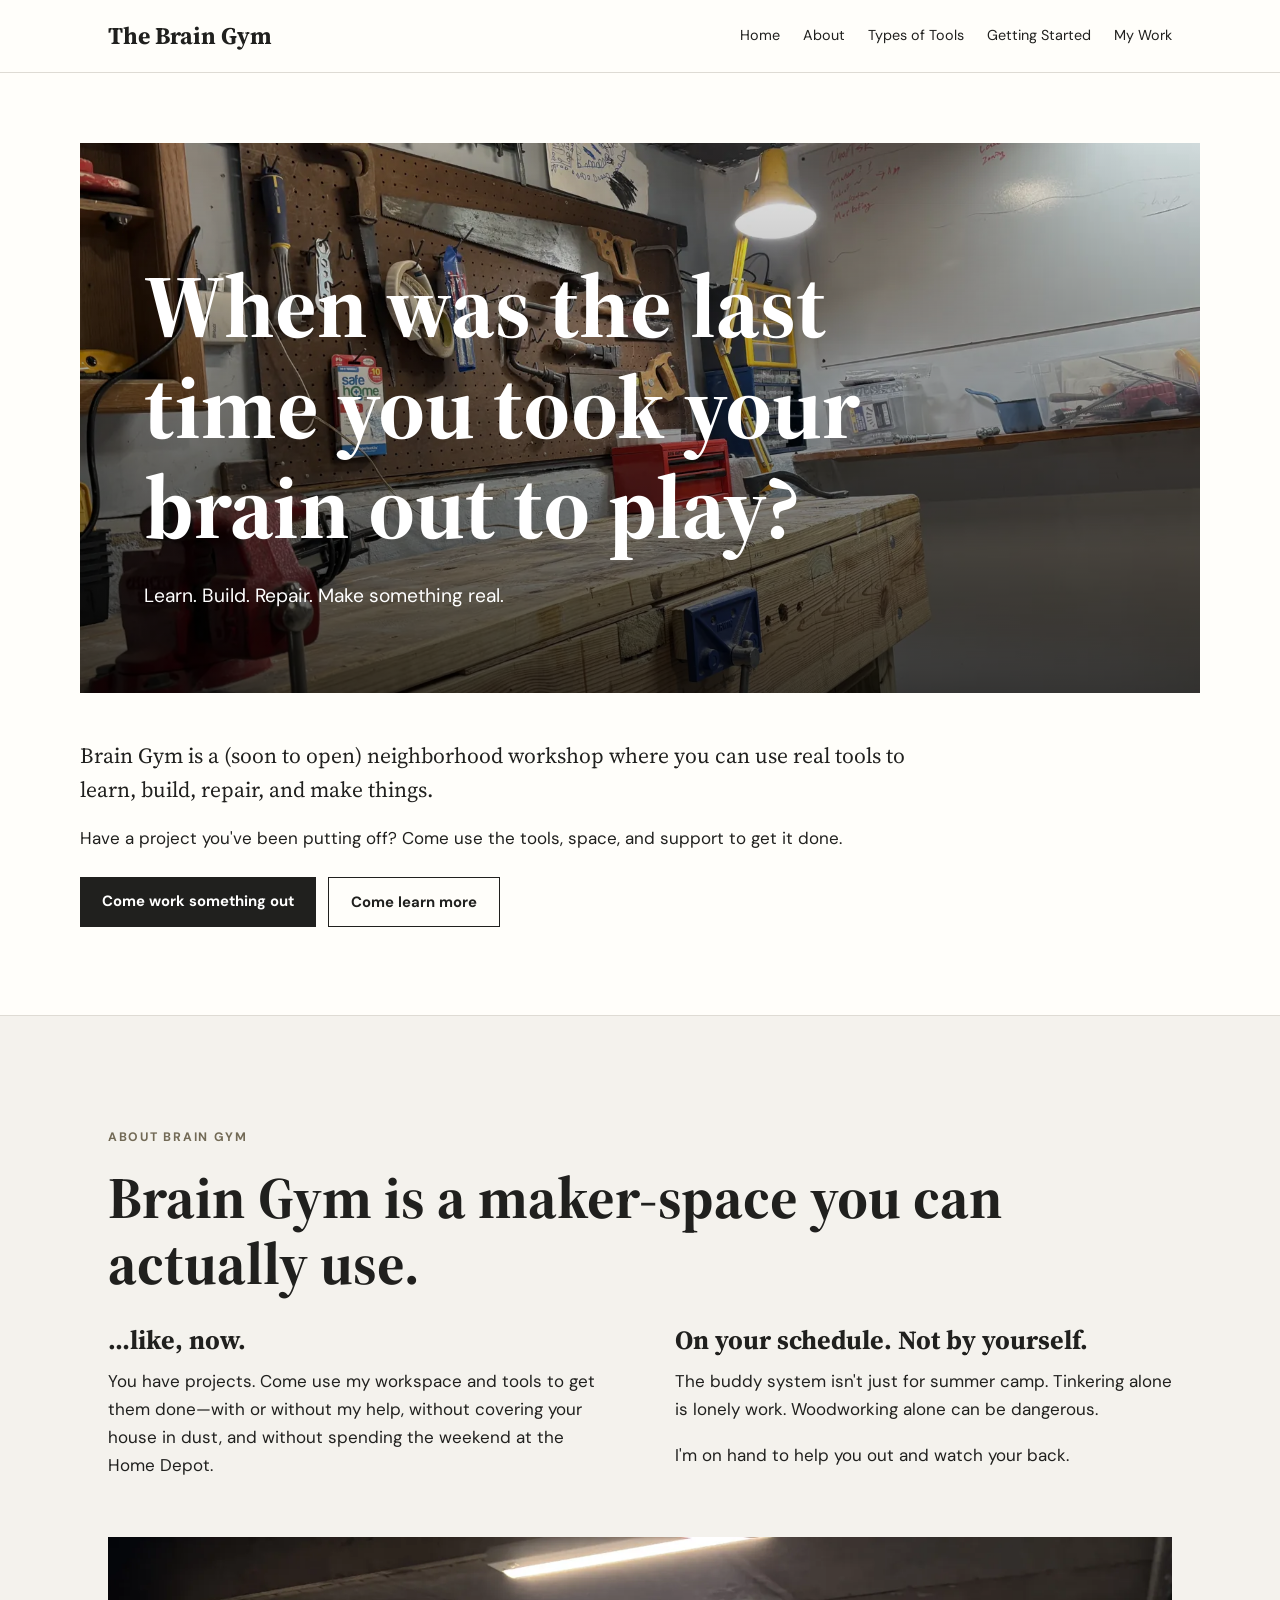
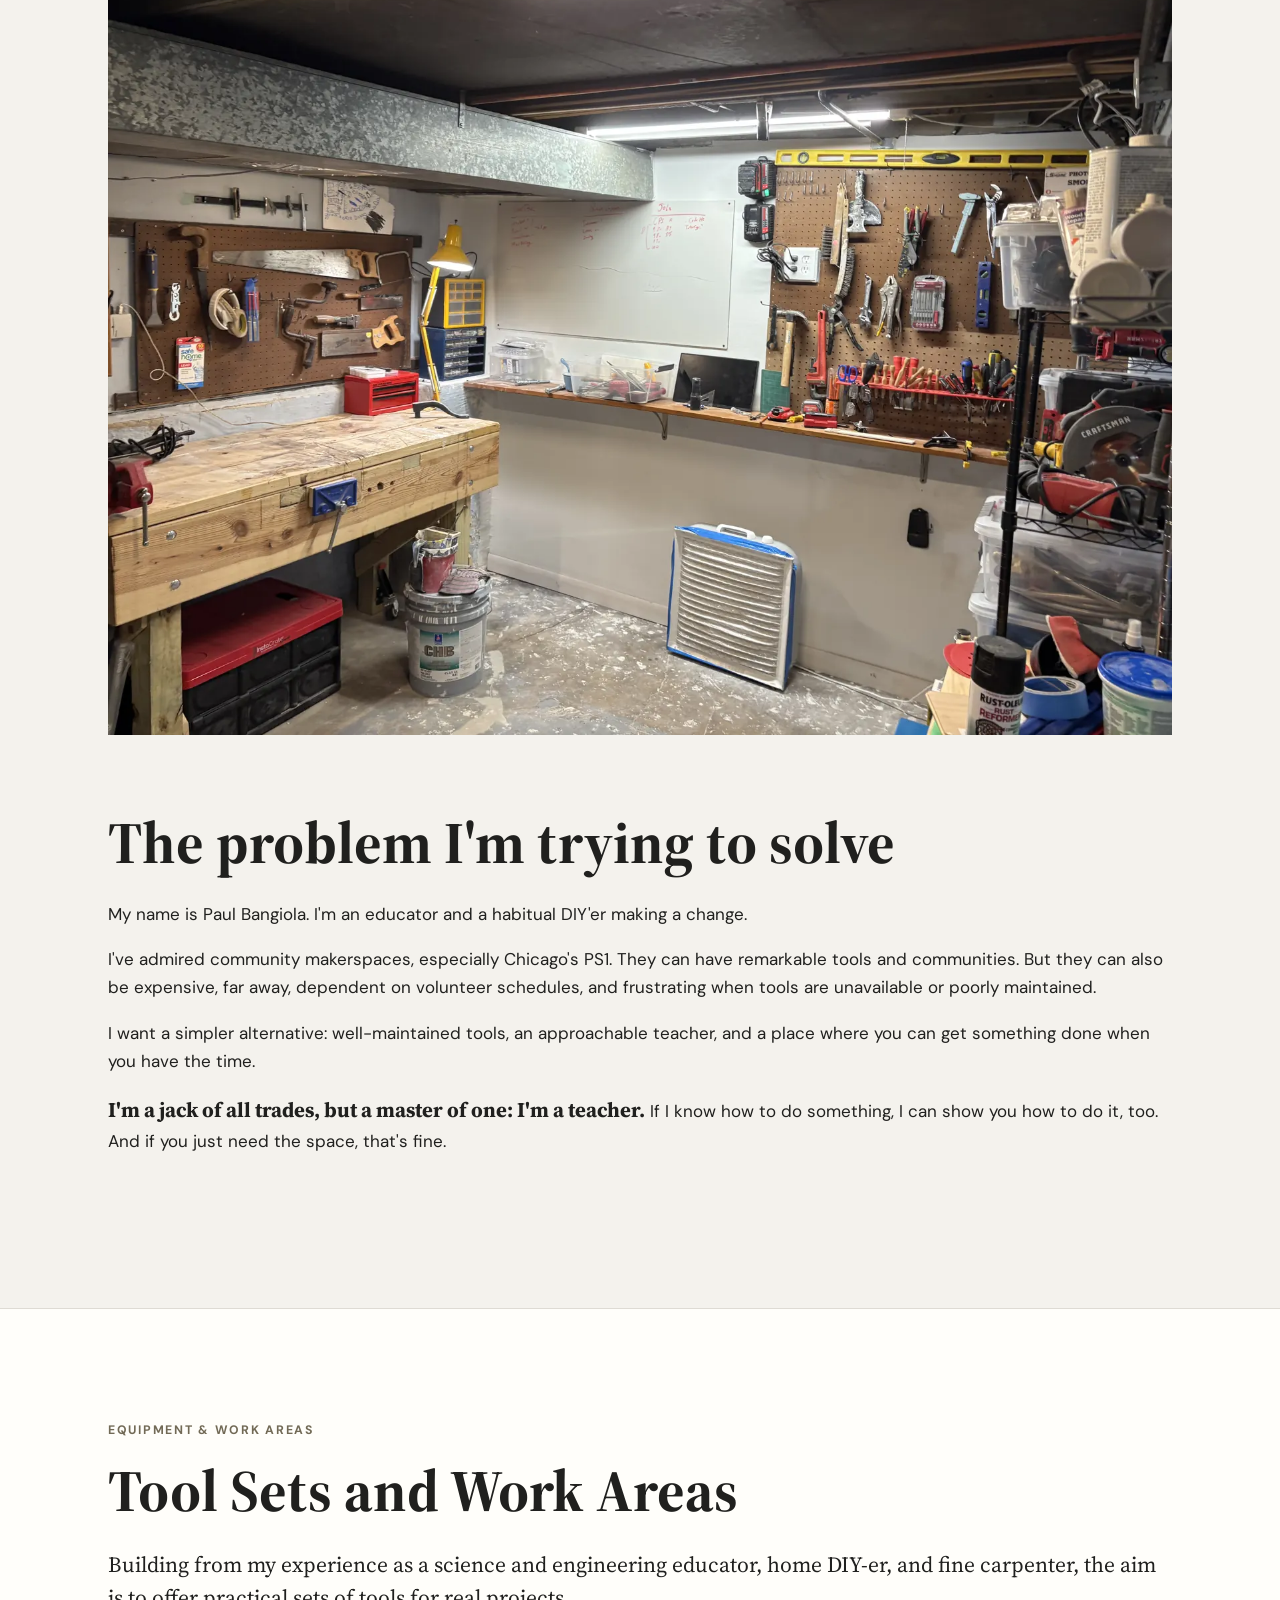
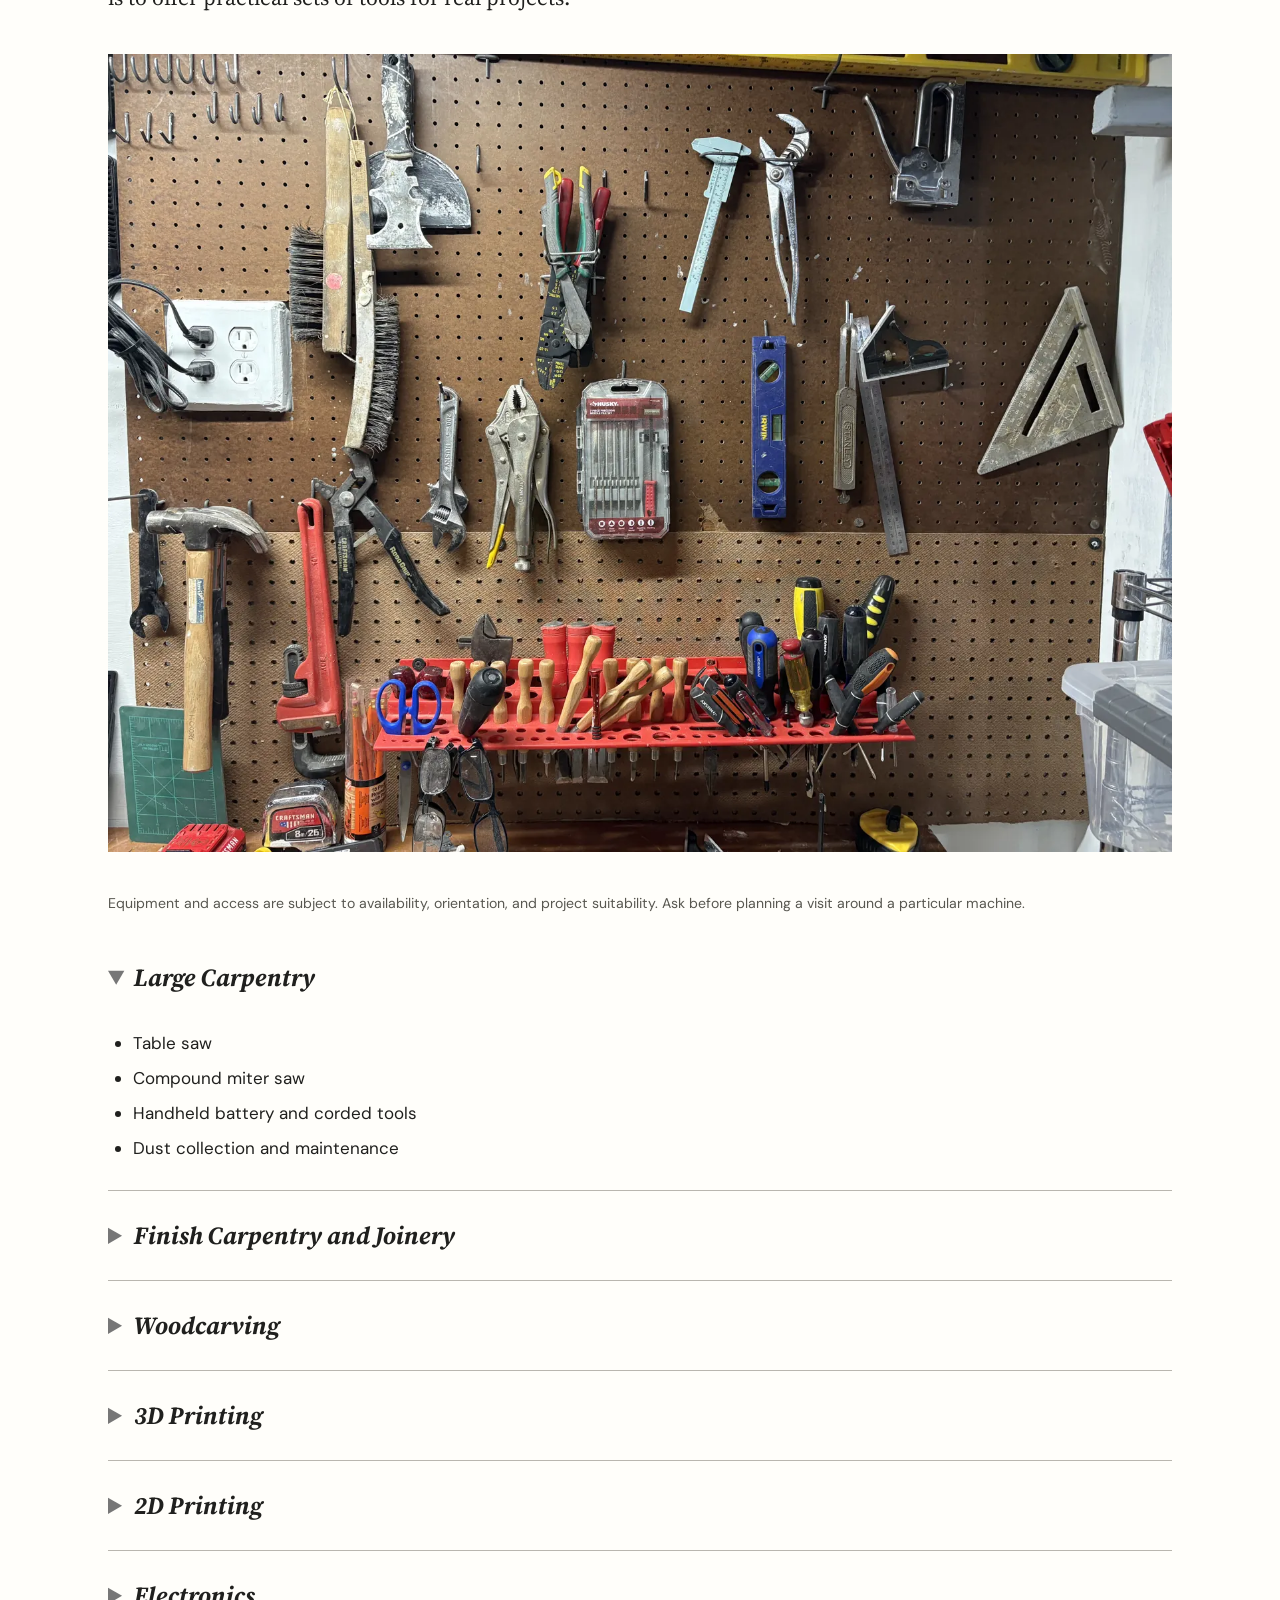
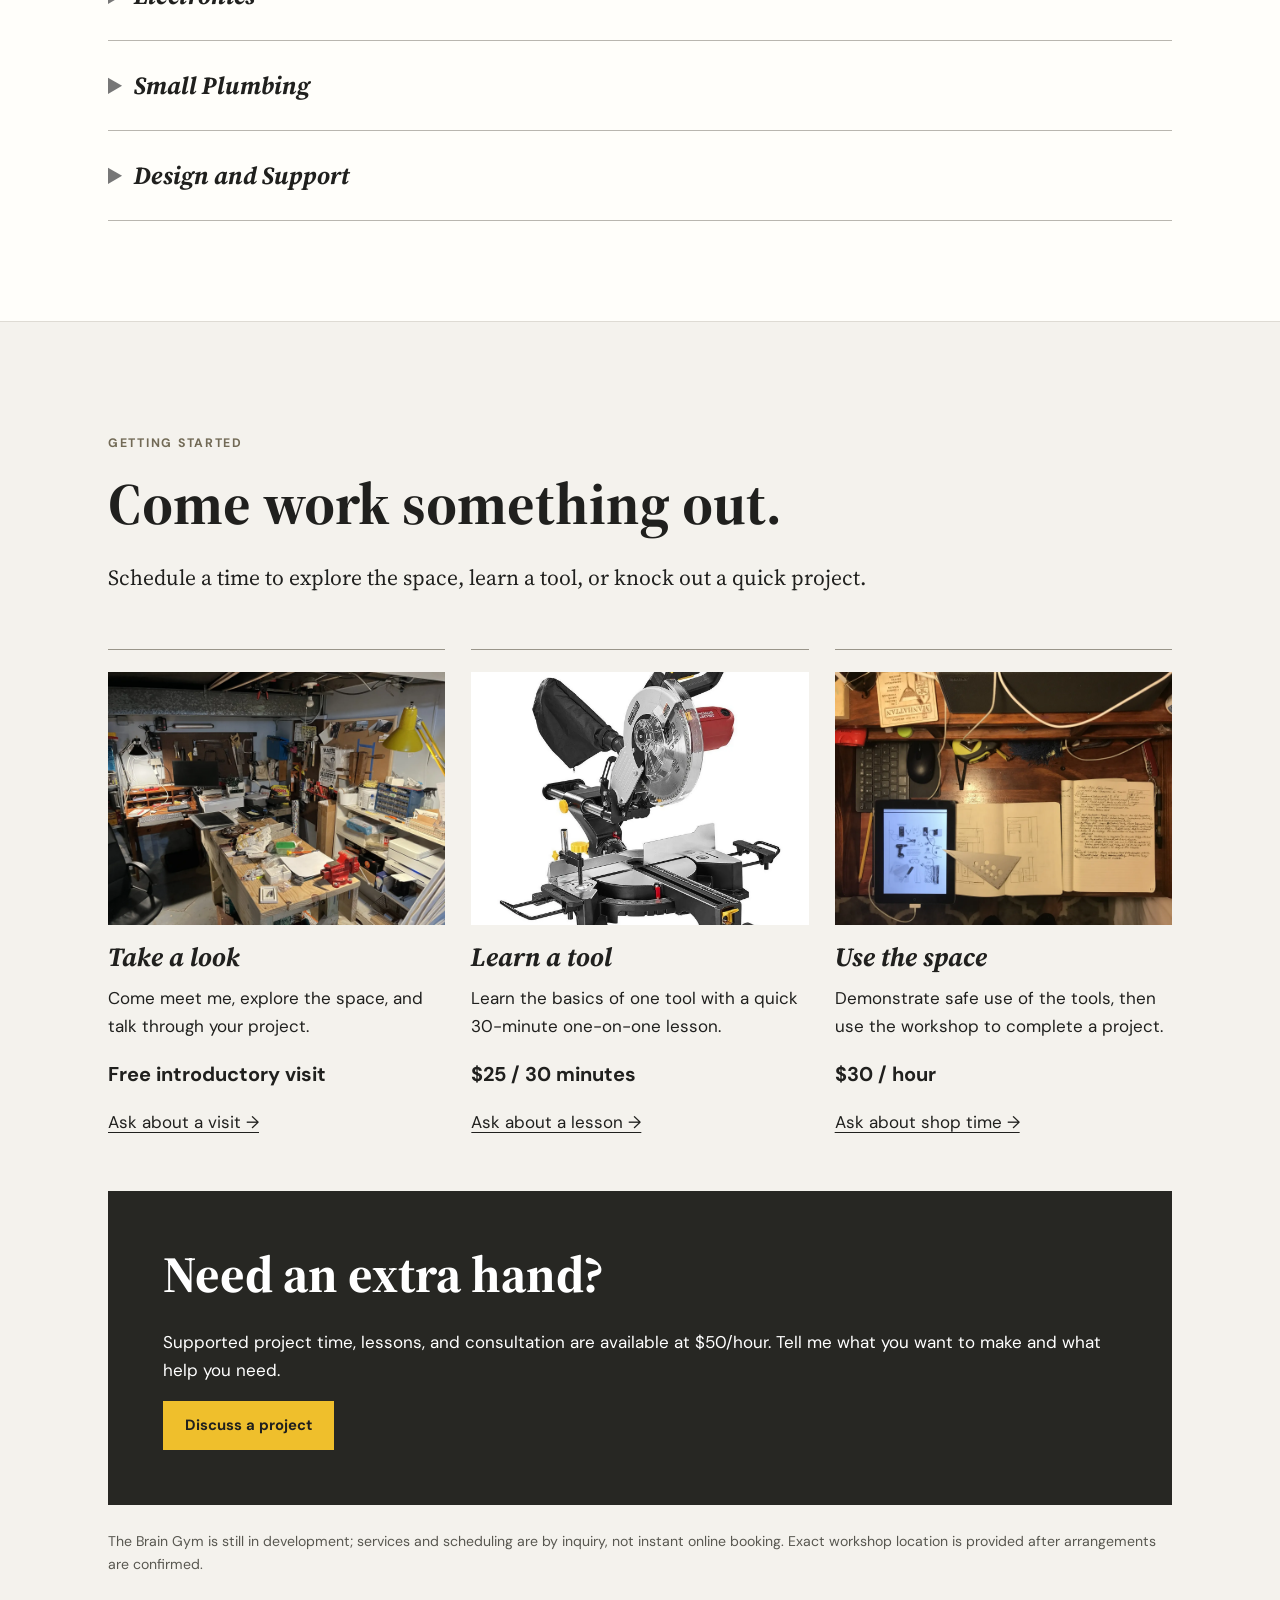
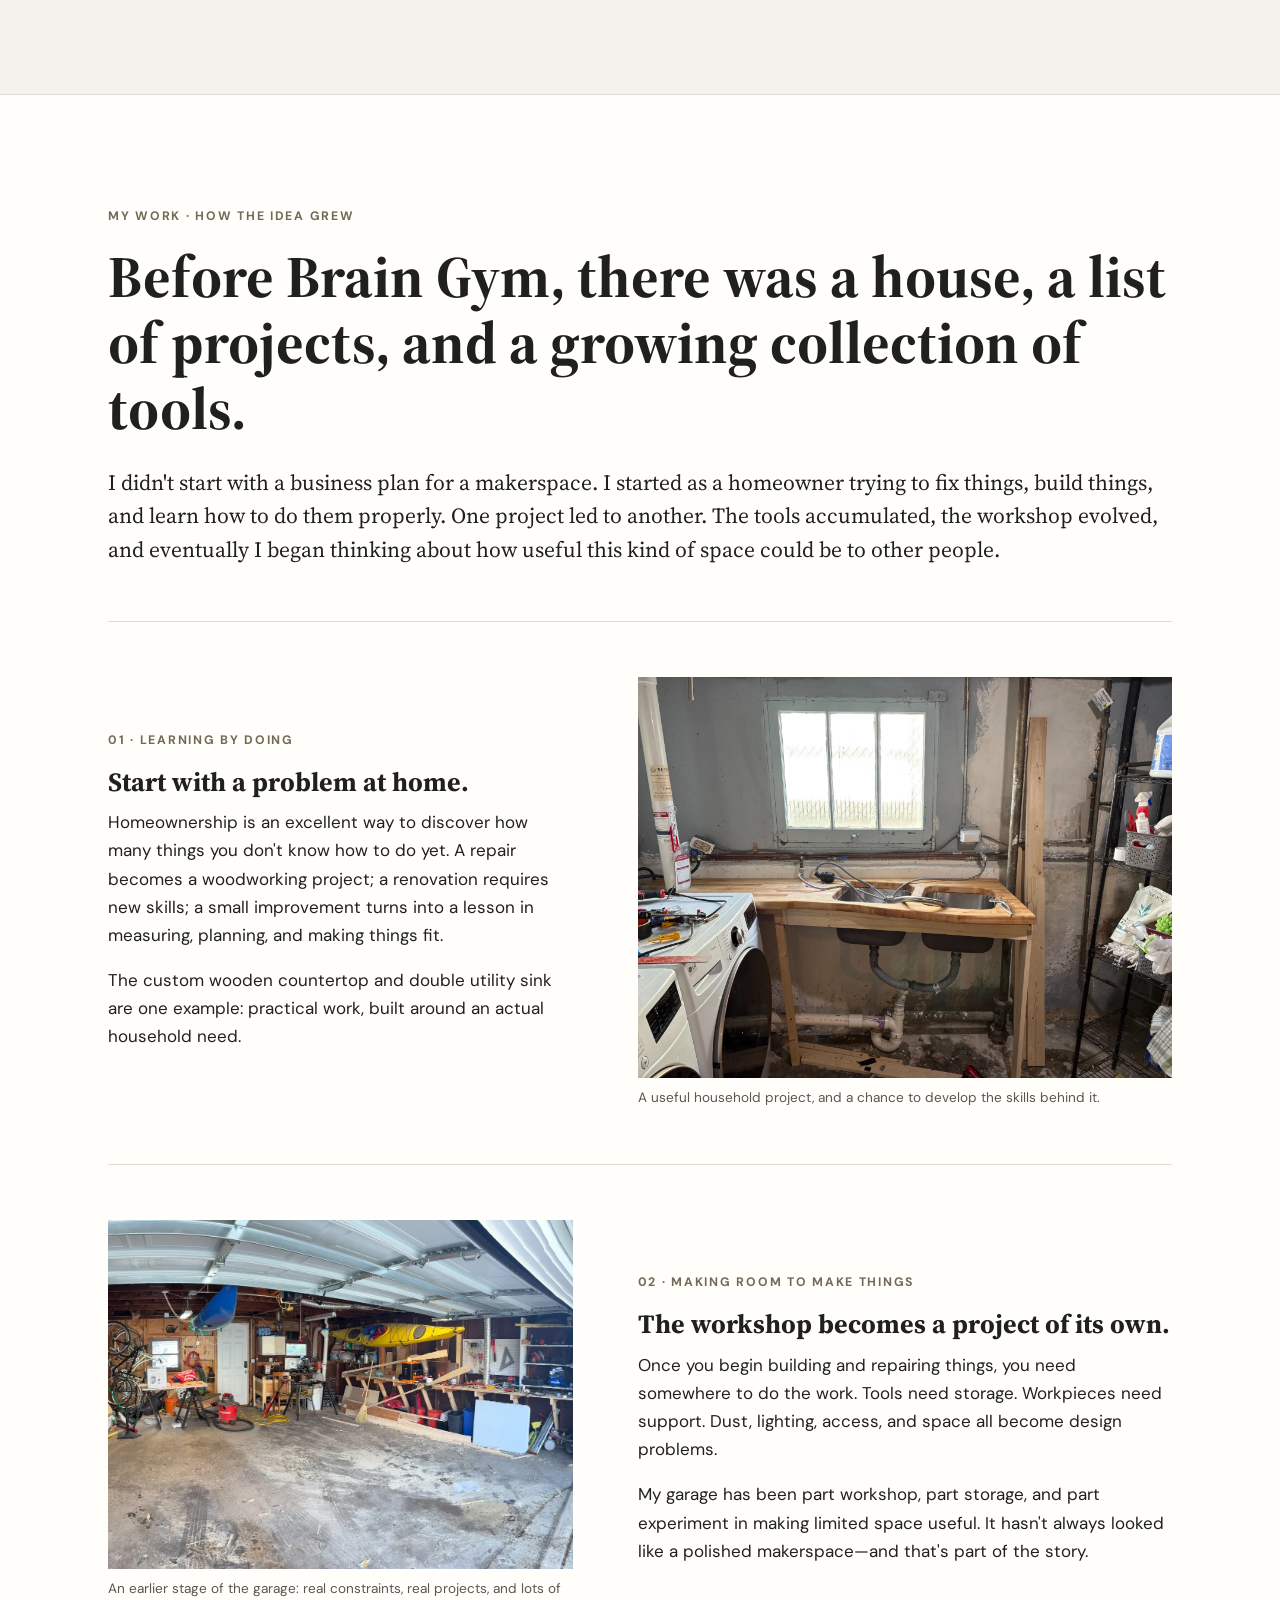
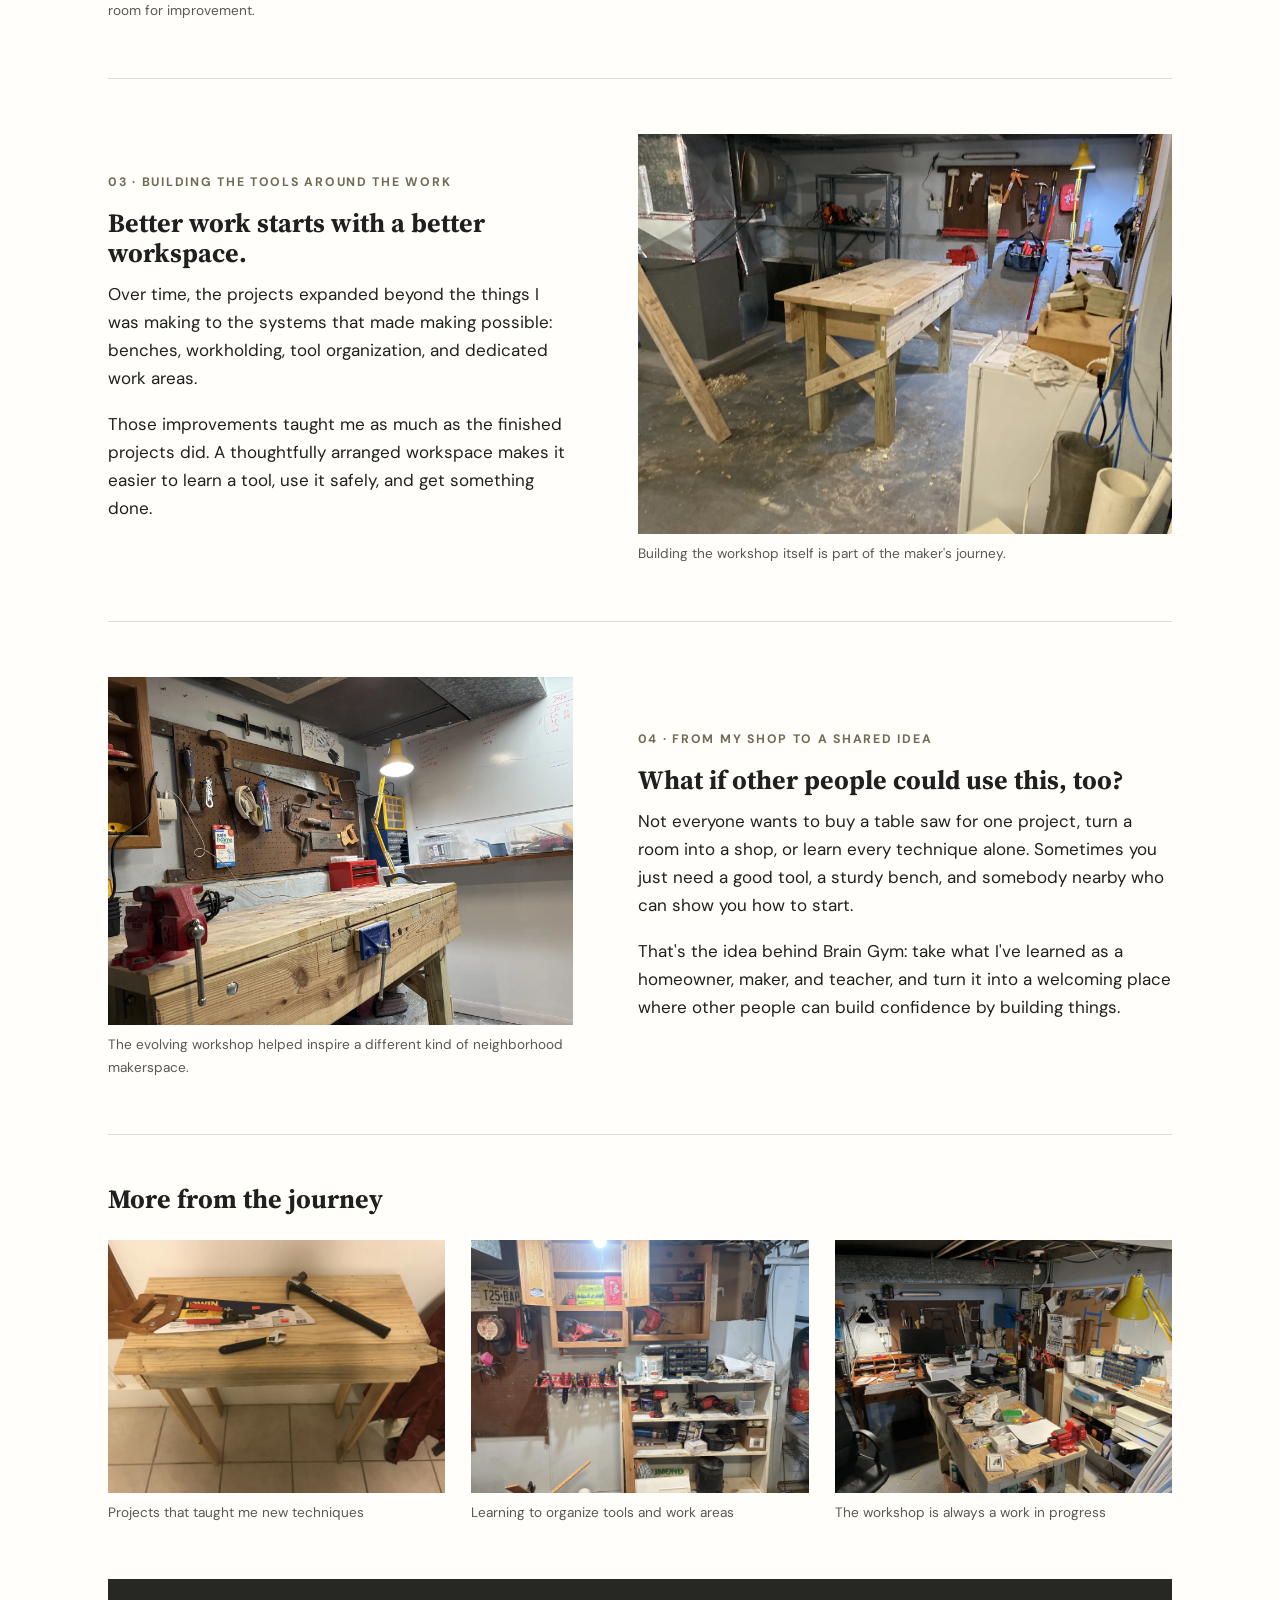
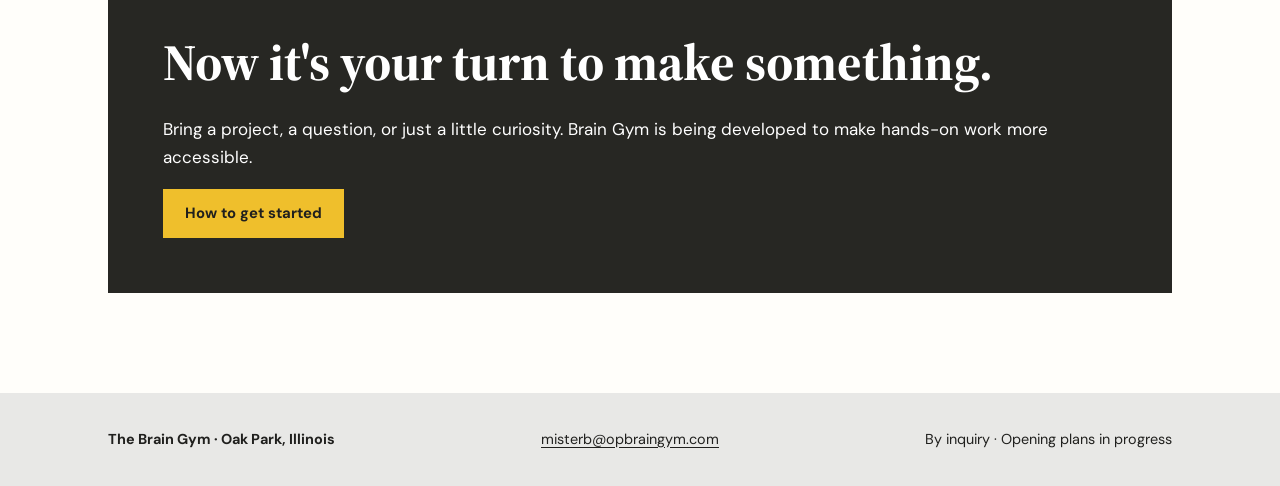
==== commit 9fb7ea9b: "Tell Brain Gym origin story through earlier homeowner and workshop photos" ====
--- a/index.html
+++ b/index.html
@@ -3,7 +3,7 @@
 <style>
 @import url('https://fonts.googleapis.com/css2?family=DM+Sans:wght@400;500;600;700&family=Source+Serif+4:ital,wght@0,400;0,600;0,700;1,600&display=swap');
 :root{--ink:#20201e;--muted:#585750;--line:#dedbd4;--paper:#fffefa;--shade:#f4f2ed;--yellow:#efbf2c}*{box-sizing:border-box}html{scroll-behavior:smooth}body{margin:0;background:var(--paper);color:var(--ink);font:17px/1.65 "DM Sans",sans-serif}h1,h2,h3,h4,.brand{font-family:"Source Serif 4",Georgia,serif;line-height:1.12}h1{font-size:clamp(3.1rem,7vw,6.7rem);margin:0 0 1.4rem}h2{font-size:clamp(2.3rem,4.6vw,4.3rem);margin:0 0 1.5rem}h3{font-size:1.65rem;margin:.3rem 0 .7rem}p{margin:.7rem 0 1.1rem}a{color:inherit;text-underline-offset:.22em}a:hover{color:#806111}.shell{max-width:1120px;margin:auto;padding:0 28px}.site-header{position:sticky;top:0;z-index:10;background:rgba(255,254,250,.96);border-bottom:1px solid var(--line)}.nav-wrap{display:flex;align-items:center;justify-content:space-between;gap:18px;min-height:72px}.brand{font-size:1.5rem;font-weight:700;text-decoration:none;white-space:nowrap}nav{display:flex;flex-wrap:wrap;gap:clamp(10px,1.8vw,25px);font-size:.9rem}nav a{text-decoration:none}nav a[aria-current]{font-weight:700}.eyebrow{text-transform:uppercase;letter-spacing:.14em;font-size:.77rem;font-weight:700;color:#726a56}.hero{padding:70px 0 88px}.hero-panel{min-height:550px;background:#38352e;display:flex;align-items:end;position:relative;overflow:hidden}.hero-panel:before{content:"";position:absolute;inset:0;background:linear-gradient(0deg,rgba(0,0,0,.72),rgba(0,0,0,.07)),url("assets/workshop-joiners-bench.webp") center/cover no-repeat}.hero-copy{position:relative;padding:clamp(28px,5vw,65px);color:white;max-width:950px}.hero-copy h1{max-width:820px}.hero-copy p{font-size:1.2rem}.intro{max-width:850px;padding-top:35px}.section{padding:100px 0;border-top:1px solid var(--line);scroll-margin-top:80px}.section.alt{background:var(--shade)}.lede{font-family:"Source Serif 4",Georgia,serif;font-size:1.35rem;line-height:1.55}.split{display:grid;grid-template-columns:1fr 1fr;gap:70px}.grid3{display:grid;grid-template-columns:repeat(3,1fr);gap:26px}.grid4{display:grid;grid-template-columns:repeat(4,1fr);gap:18px}.tile{border-top:1px solid #99958a;padding-top:22px}.tile h3{font-style:italic}.site-photo{display:block;width:100%;aspect-ratio:4/3;object-fit:cover;margin-bottom:18px}.work-card .site-photo{aspect-ratio:5/3}.about-photo{width:100%;height:auto;display:block;margin:40px 0}.photo-placeholder{aspect-ratio:4/3;background:#e8e6e1;border:1px dashed #c5c2bb;display:grid;place-items:center;color:#8a8780;font-size:.8rem;text-align:center;padding:15px;margin-bottom:18px}.button{display:inline-block;background:var(--ink);color:white;padding:12px 22px;text-decoration:none;font-weight:700;font-size:.93rem}.button:hover{background:#5b5140;color:white}.button.outline{background:transparent;color:var(--ink);border:1px solid var(--ink)}.buttons{display:flex;flex-wrap:wrap;gap:12px;margin-top:25px}.tool-group{border-bottom:1px solid #b9b6af;padding:0}.tool-group summary{cursor:pointer;font-family:"Source Serif 4",Georgia,serif;font-weight:700;font-style:italic;font-size:1.55rem;padding:24px 0}.tool-group ul{margin:0 0 28px;padding-left:25px}.tool-group li{margin:7px 0}.tool-group summary::marker{color:#777}.feature{padding:35px 0}.feature strong{font-family:"Source Serif 4",Georgia,serif;font-size:1.3rem}.price{font-size:1.25rem;font-weight:700}.small{font-size:.88rem;color:var(--muted)}.callout{background:#272723;color:#fff;padding:55px; margin-top:55px}.callout h2{font-size:clamp(2.2rem,4vw,3.8rem)}footer{background:#e8e8e6;padding:35px 0}.footer-inner{display:flex;justify-content:space-between;gap:20px;flex-wrap:wrap;font-size:.9rem}.work-card{padding:0 0 20px}.work-card .photo-placeholder{aspect-ratio:5/3}.muted{color:var(--muted)}@media(max-width:800px){.split,.grid3,.grid4{grid-template-columns:1fr 1fr}.nav-wrap{align-items:flex-start;flex-direction:column;padding-top:14px;padding-bottom:14px}.hero{padding-top:30px}.hero-panel{min-height:480px}.section{padding:70px 0}}@media(max-width:550px){.split,.grid3,.grid4{grid-template-columns:1fr}nav{gap:12px}.hero-panel{min-height:420px}.hero-copy h1{font-size:3rem}.callout{padding:30px}.shell{padding:0 20px}}
-</style></head><body>
+ .story{margin-top:55px}.story-item{display:grid;grid-template-columns:1fr 1.15fr;align-items:center;gap:65px;padding:55px 0;border-top:1px solid var(--line)}.story-item:nth-child(even)>div{order:2}.story-item figure,.story-gallery figure{margin:0}.story-item img,.story-gallery img{display:block;width:100%;height:auto;aspect-ratio:4/3;object-fit:cover}.story-item figcaption,.story-gallery figcaption{font-size:.85rem;color:var(--muted);padding-top:9px}.story-gallery{padding:45px 0 0;border-top:1px solid var(--line)}.story-gallery .grid3{margin-top:25px}@media(max-width:750px){.story-item{grid-template-columns:1fr;gap:20px;padding:38px 0}.story-item:nth-child(even)>div{order:0}} </style></head><body>
 <header class="site-header"><div class="shell nav-wrap"><a class="brand" href="#home">The Brain Gym</a><nav aria-label="Main navigation"><a href="#home">Home</a><a href="#about">About</a><a href="#tools">Types of Tools</a><a href="#start">Getting Started</a><a href="#work">My Work</a></nav></div></header>
 <main><section class="hero shell" id="home"><div class="hero-panel"><div class="hero-copy"><h1>When was the last time you took your brain out to play?</h1><p>Learn. Build. Repair. Make something real.</p></div></div><div class="intro"><p class="lede">Brain Gym is a (soon to open) neighborhood workshop where you can use real tools to learn, build, repair, and make things.</p><p>Have a project you've been putting off? Come use the tools, space, and support to get it done.</p><div class="buttons"><a class="button" href="#start">Come work something out</a><a class="button outline" href="#about">Come learn more</a></div></div></section>
 <section class="section alt" id="about"><div class="shell"><p class="eyebrow">About Brain Gym</p><h2>Brain Gym is a maker-space you can actually use.</h2><div class="split"><div><h3>…like, now.</h3><p>You have projects. Come use my workspace and tools to get them done—with or without my help, without covering your house in dust, and without spending the weekend at the Home Depot.</p></div><div><h3>On your schedule. Not by yourself.</h3><p>The buddy system isn't just for summer camp. Tinkering alone is lonely work. Woodworking alone can be dangerous.</p><p>I'm on hand to help you out and watch your back.</p></div></div><img class="about-photo" src="assets/workshop-wide.webp" loading="lazy" alt="Wide view of the Brain Gym workshop and tools"><div class="feature"><h2>The problem I'm trying to solve</h2><p>My name is Paul Bangiola. I'm an educator and a habitual DIY'er making a change.</p><p>I've admired community makerspaces, especially Chicago's PS1. They can have remarkable tools and communities. But they can also be expensive, far away, dependent on volunteer schedules, and frustrating when tools are unavailable or poorly maintained.</p><p>I want a simpler alternative: well-maintained tools, an approachable teacher, and a place where you can get something done when you have the time.</p><p><strong>I'm a jack of all trades, but a master of one: I'm a teacher.</strong> If I know how to do something, I can show you how to do it, too. And if you just need the space, that's fine.</p></div></div></section>
@@ -22,5 +22,11 @@
 <article class="tile"><img class="site-photo" src="assets/miter-saw.webp" loading="lazy" alt="Miter saw in the workshop"><h3>Learn a tool</h3><p>Learn the basics of one tool with a quick 30-minute one-on-one lesson.</p><p class="price">$25 / 30 minutes</p><a href="mailto:misterb@opbraingym.com?subject=Brain%20Gym%20tool%20lesson">Ask about a lesson →</a></article>
 <article class="tile"><img class="site-photo" src="assets/design-workbench.webp" loading="lazy" alt="Workbench for designing and building projects"><h3>Use the space</h3><p>Demonstrate safe use of the tools, then use the workshop to complete a project.</p><p class="price">$30 / hour</p><a href="mailto:misterb@opbraingym.com?subject=Brain%20Gym%20shop%20time">Ask about shop time →</a></article></div>
 <div class="callout"><h2>Need an extra hand?</h2><p>Supported project time, lessons, and consultation are available at $50/hour. Tell me what you want to make and what help you need.</p><a class="button" style="background:var(--yellow);color:#20201e" href="mailto:misterb@opbraingym.com?subject=Brain%20Gym%20project%20support">Discuss a project</a></div><p class="small" style="margin-top:25px">The Brain Gym is still in development; services and scheduling are by inquiry, not instant online booking. Exact workshop location is provided after arrangements are confirmed.</p></div></section>
-<section class="section" id="work"><div class="shell"><p class="eyebrow">My work</p><h2>Made, fixed, and figured out.</h2><p class="lede">A growing collection of projects, workshop improvements, and lessons learned. Here are some of the spaces, tools, and projects behind the idea. More project write-ups will follow.</p><div class="grid3" style="margin-top:45px"><article class="work-card"><img class="site-photo" src="assets/brain_gym_sink.webp" loading="lazy" alt="Handmade wooden countertop and double utility sink installation"><h3>Woodworking</h3><p>Joinery, shop fixtures, cutting boards, and furniture-scale builds.</p></article><article class="work-card"><img class="site-photo" src="assets/brain_gym_garage.webp" loading="lazy" alt="Wide view of garage workshop, tool storage, and suspended kayaks"><h3>Workshop systems</h3><p>Workholding, tool organization, dust collection, and making a small shop work harder.</p></article><article class="work-card"><div class="photo-placeholder">Project photos to come</div><h3>Design & fabrication</h3><p>3D printing, repair parts, and practical experiments in making.</p></article></div><p><a href="mailto:misterb@opbraingym.com?subject=Brain%20Gym%20project%20question">Have a project in mind? Get in touch →</a></p></div></section></main>
+<section class="section" id="work"><div class="shell"><p class="eyebrow">My work · How the idea grew</p><h2>Before Brain Gym, there was a house, a list of projects, and a growing collection of tools.</h2><p class="lede">I didn't start with a business plan for a makerspace. I started as a homeowner trying to fix things, build things, and learn how to do them properly. One project led to another. The tools accumulated, the workshop evolved, and eventually I began thinking about how useful this kind of space could be to other people.</p><div class="story">
+<article class="story-item"><div><p class="eyebrow">01 · Learning by doing</p><h3>Start with a problem at home.</h3><p>Homeownership is an excellent way to discover how many things you don't know how to do yet. A repair becomes a woodworking project; a renovation requires new skills; a small improvement turns into a lesson in measuring, planning, and making things fit.</p><p>The custom wooden countertop and double utility sink are one example: practical work, built around an actual household need.</p></div><figure><img src="assets/brain_gym_sink.webp" loading="lazy" alt="Custom wooden countertop built around a double utility sink"><figcaption>A useful household project, and a chance to develop the skills behind it.</figcaption></figure></article>
+<article class="story-item"><div><p class="eyebrow">02 · Making room to make things</p><h3>The workshop becomes a project of its own.</h3><p>Once you begin building and repairing things, you need somewhere to do the work. Tools need storage. Workpieces need support. Dust, lighting, access, and space all become design problems.</p><p>My garage has been part workshop, part storage, and part experiment in making limited space useful. It hasn't always looked like a polished makerspace—and that's part of the story.</p></div><figure><img src="assets/brain_gym_garage.webp" loading="lazy" alt="Garage workshop in an earlier stage, with kayaks, tools, bicycles, and work areas"><figcaption>An earlier stage of the garage: real constraints, real projects, and lots of room for improvement.</figcaption></figure></article>
+<article class="story-item"><div><p class="eyebrow">03 · Building the tools around the work</p><h3>Better work starts with a better workspace.</h3><p>Over time, the projects expanded beyond the things I was making to the systems that made making possible: benches, workholding, tool organization, and dedicated work areas.</p><p>Those improvements taught me as much as the finished projects did. A thoughtfully arranged workspace makes it easier to learn a tool, use it safely, and get something done.</p></div><figure><img src="assets/workbench-build.webp" loading="lazy" alt="Workshop workbench under construction"><figcaption>Building the workshop itself is part of the maker's journey.</figcaption></figure></article>
+<article class="story-item"><div><p class="eyebrow">04 · From my shop to a shared idea</p><h3>What if other people could use this, too?</h3><p>Not everyone wants to buy a table saw for one project, turn a room into a shop, or learn every technique alone. Sometimes you just need a good tool, a sturdy bench, and somebody nearby who can show you how to start.</p><p>That's the idea behind Brain Gym: take what I've learned as a homeowner, maker, and teacher, and turn it into a welcoming place where other people can build confidence by building things.</p></div><figure><img src="assets/workshop-joiners-bench.webp" loading="lazy" alt="A more developed joiner's workbench and workshop"><figcaption>The evolving workshop helped inspire a different kind of neighborhood makerspace.</figcaption></figure></article></div>
+<div class="story-gallery"><h3>More from the journey</h3><div class="grid3"><figure><img src="assets/woodworking-project.webp" loading="lazy" alt="Woodworking project"><figcaption>Projects that taught me new techniques</figcaption></figure><figure><img src="assets/tool-storage.webp" loading="lazy" alt="Organized workshop tool storage"><figcaption>Learning to organize tools and work areas</figcaption></figure><figure><img src="assets/workshop-in-progress.webp" loading="lazy" alt="Workshop improvements in progress"><figcaption>The workshop is always a work in progress</figcaption></figure></div></div>
+<div class="callout"><h2>Now it's your turn to make something.</h2><p>Bring a project, a question, or just a little curiosity. Brain Gym is being developed to make hands-on work more accessible.</p><a class="button" style="background:var(--yellow);color:#20201e" href="#start">How to get started</a></div></div></section></main>
 <footer><div class="shell footer-inner"><strong>The Brain Gym · Oak Park, Illinois</strong><a href="mailto:misterb@opbraingym.com">misterb@opbraingym.com</a><span>By inquiry · Opening plans in progress</span></div></footer></body></html>
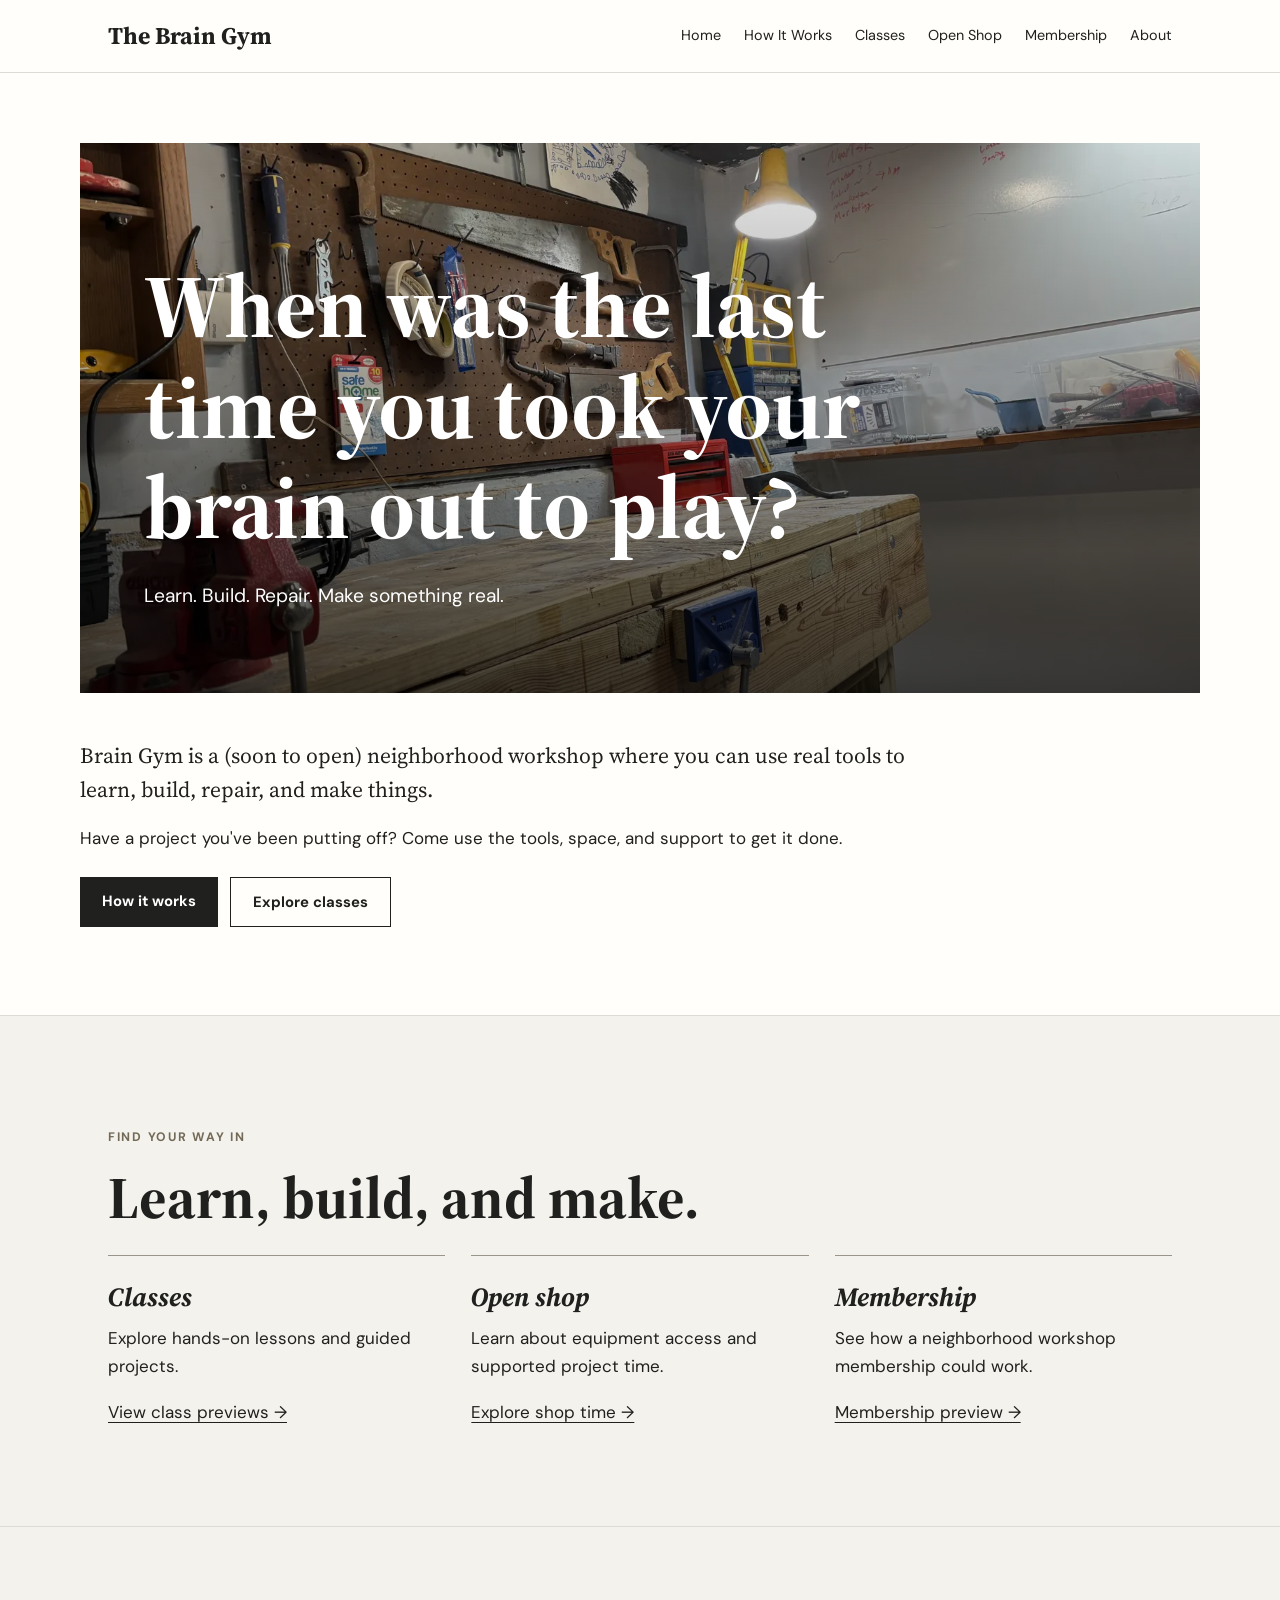
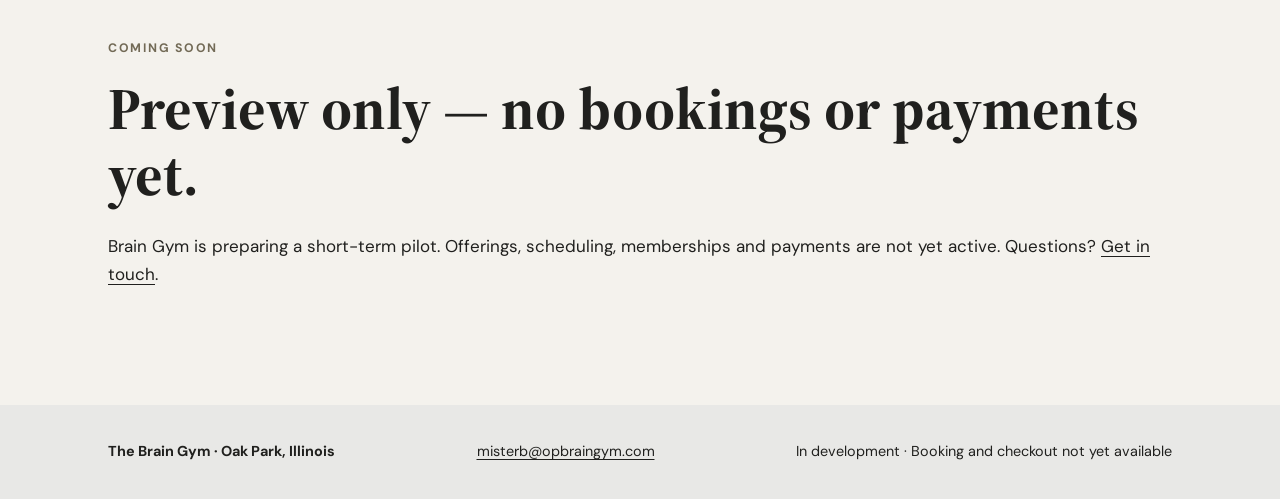
==== commit ec34fe7a: "Restructure Brain Gym into multi-page preview website" ====
--- a/index.html
+++ b/index.html
@@ -1,32 +1 @@
-<!doctype html>
-<html lang="en"><head><meta charset="utf-8"><meta name="viewport" content="width=device-width,initial-scale=1"><meta name="description" content="The Brain Gym: a neighborhood workshop in Oak Park for learning, building, repairing and making things."><title>The Brain Gym | Oak Park</title>
-<style>
-@import url('https://fonts.googleapis.com/css2?family=DM+Sans:wght@400;500;600;700&family=Source+Serif+4:ital,wght@0,400;0,600;0,700;1,600&display=swap');
-:root{--ink:#20201e;--muted:#585750;--line:#dedbd4;--paper:#fffefa;--shade:#f4f2ed;--yellow:#efbf2c}*{box-sizing:border-box}html{scroll-behavior:smooth}body{margin:0;background:var(--paper);color:var(--ink);font:17px/1.65 "DM Sans",sans-serif}h1,h2,h3,h4,.brand{font-family:"Source Serif 4",Georgia,serif;line-height:1.12}h1{font-size:clamp(3.1rem,7vw,6.7rem);margin:0 0 1.4rem}h2{font-size:clamp(2.3rem,4.6vw,4.3rem);margin:0 0 1.5rem}h3{font-size:1.65rem;margin:.3rem 0 .7rem}p{margin:.7rem 0 1.1rem}a{color:inherit;text-underline-offset:.22em}a:hover{color:#806111}.shell{max-width:1120px;margin:auto;padding:0 28px}.site-header{position:sticky;top:0;z-index:10;background:rgba(255,254,250,.96);border-bottom:1px solid var(--line)}.nav-wrap{display:flex;align-items:center;justify-content:space-between;gap:18px;min-height:72px}.brand{font-size:1.5rem;font-weight:700;text-decoration:none;white-space:nowrap}nav{display:flex;flex-wrap:wrap;gap:clamp(10px,1.8vw,25px);font-size:.9rem}nav a{text-decoration:none}nav a[aria-current]{font-weight:700}.eyebrow{text-transform:uppercase;letter-spacing:.14em;font-size:.77rem;font-weight:700;color:#726a56}.hero{padding:70px 0 88px}.hero-panel{min-height:550px;background:#38352e;display:flex;align-items:end;position:relative;overflow:hidden}.hero-panel:before{content:"";position:absolute;inset:0;background:linear-gradient(0deg,rgba(0,0,0,.72),rgba(0,0,0,.07)),url("assets/workshop-joiners-bench.webp") center/cover no-repeat}.hero-copy{position:relative;padding:clamp(28px,5vw,65px);color:white;max-width:950px}.hero-copy h1{max-width:820px}.hero-copy p{font-size:1.2rem}.intro{max-width:850px;padding-top:35px}.section{padding:100px 0;border-top:1px solid var(--line);scroll-margin-top:80px}.section.alt{background:var(--shade)}.lede{font-family:"Source Serif 4",Georgia,serif;font-size:1.35rem;line-height:1.55}.split{display:grid;grid-template-columns:1fr 1fr;gap:70px}.grid3{display:grid;grid-template-columns:repeat(3,1fr);gap:26px}.grid4{display:grid;grid-template-columns:repeat(4,1fr);gap:18px}.tile{border-top:1px solid #99958a;padding-top:22px}.tile h3{font-style:italic}.site-photo{display:block;width:100%;aspect-ratio:4/3;object-fit:cover;margin-bottom:18px}.work-card .site-photo{aspect-ratio:5/3}.about-photo{width:100%;height:auto;display:block;margin:40px 0}.photo-placeholder{aspect-ratio:4/3;background:#e8e6e1;border:1px dashed #c5c2bb;display:grid;place-items:center;color:#8a8780;font-size:.8rem;text-align:center;padding:15px;margin-bottom:18px}.button{display:inline-block;background:var(--ink);color:white;padding:12px 22px;text-decoration:none;font-weight:700;font-size:.93rem}.button:hover{background:#5b5140;color:white}.button.outline{background:transparent;color:var(--ink);border:1px solid var(--ink)}.buttons{display:flex;flex-wrap:wrap;gap:12px;margin-top:25px}.tool-group{border-bottom:1px solid #b9b6af;padding:0}.tool-group summary{cursor:pointer;font-family:"Source Serif 4",Georgia,serif;font-weight:700;font-style:italic;font-size:1.55rem;padding:24px 0}.tool-group ul{margin:0 0 28px;padding-left:25px}.tool-group li{margin:7px 0}.tool-group summary::marker{color:#777}.feature{padding:35px 0}.feature strong{font-family:"Source Serif 4",Georgia,serif;font-size:1.3rem}.price{font-size:1.25rem;font-weight:700}.small{font-size:.88rem;color:var(--muted)}.callout{background:#272723;color:#fff;padding:55px; margin-top:55px}.callout h2{font-size:clamp(2.2rem,4vw,3.8rem)}footer{background:#e8e8e6;padding:35px 0}.footer-inner{display:flex;justify-content:space-between;gap:20px;flex-wrap:wrap;font-size:.9rem}.work-card{padding:0 0 20px}.work-card .photo-placeholder{aspect-ratio:5/3}.muted{color:var(--muted)}@media(max-width:800px){.split,.grid3,.grid4{grid-template-columns:1fr 1fr}.nav-wrap{align-items:flex-start;flex-direction:column;padding-top:14px;padding-bottom:14px}.hero{padding-top:30px}.hero-panel{min-height:480px}.section{padding:70px 0}}@media(max-width:550px){.split,.grid3,.grid4{grid-template-columns:1fr}nav{gap:12px}.hero-panel{min-height:420px}.hero-copy h1{font-size:3rem}.callout{padding:30px}.shell{padding:0 20px}}
- .story{margin-top:55px}.story-item{display:grid;grid-template-columns:1fr 1.15fr;align-items:center;gap:65px;padding:55px 0;border-top:1px solid var(--line)}.story-item:nth-child(even)>div{order:2}.story-item figure,.story-gallery figure{margin:0}.story-item img,.story-gallery img{display:block;width:100%;height:auto;aspect-ratio:4/3;object-fit:cover}.story-item figcaption,.story-gallery figcaption{font-size:.85rem;color:var(--muted);padding-top:9px}.story-gallery{padding:45px 0 0;border-top:1px solid var(--line)}.story-gallery .grid3{margin-top:25px}@media(max-width:750px){.story-item{grid-template-columns:1fr;gap:20px;padding:38px 0}.story-item:nth-child(even)>div{order:0}} </style></head><body>
-<header class="site-header"><div class="shell nav-wrap"><a class="brand" href="#home">The Brain Gym</a><nav aria-label="Main navigation"><a href="#home">Home</a><a href="#about">About</a><a href="#tools">Types of Tools</a><a href="#start">Getting Started</a><a href="#work">My Work</a></nav></div></header>
-<main><section class="hero shell" id="home"><div class="hero-panel"><div class="hero-copy"><h1>When was the last time you took your brain out to play?</h1><p>Learn. Build. Repair. Make something real.</p></div></div><div class="intro"><p class="lede">Brain Gym is a (soon to open) neighborhood workshop where you can use real tools to learn, build, repair, and make things.</p><p>Have a project you've been putting off? Come use the tools, space, and support to get it done.</p><div class="buttons"><a class="button" href="#start">Come work something out</a><a class="button outline" href="#about">Come learn more</a></div></div></section>
-<section class="section alt" id="about"><div class="shell"><p class="eyebrow">About Brain Gym</p><h2>Brain Gym is a maker-space you can actually use.</h2><div class="split"><div><h3>…like, now.</h3><p>You have projects. Come use my workspace and tools to get them done—with or without my help, without covering your house in dust, and without spending the weekend at the Home Depot.</p></div><div><h3>On your schedule. Not by yourself.</h3><p>The buddy system isn't just for summer camp. Tinkering alone is lonely work. Woodworking alone can be dangerous.</p><p>I'm on hand to help you out and watch your back.</p></div></div><img class="about-photo" src="assets/workshop-wide.webp" loading="lazy" alt="Wide view of the Brain Gym workshop and tools"><div class="feature"><h2>The problem I'm trying to solve</h2><p>My name is Paul Bangiola. I'm an educator and a habitual DIY'er making a change.</p><p>I've admired community makerspaces, especially Chicago's PS1. They can have remarkable tools and communities. But they can also be expensive, far away, dependent on volunteer schedules, and frustrating when tools are unavailable or poorly maintained.</p><p>I want a simpler alternative: well-maintained tools, an approachable teacher, and a place where you can get something done when you have the time.</p><p><strong>I'm a jack of all trades, but a master of one: I'm a teacher.</strong> If I know how to do something, I can show you how to do it, too. And if you just need the space, that's fine.</p></div></div></section>
-<section class="section" id="tools"><div class="shell"><p class="eyebrow">Equipment & work areas</p><h2>Tool Sets and Work Areas</h2><p class="lede">Building from my experience as a science and engineering educator, home DIY-er, and fine carpenter, the aim is to offer practical sets of tools for real projects.</p><img class="about-photo" src="assets/hand-tools.webp" loading="lazy" alt="Selection of workshop hand tools"><p class="small">Equipment and access are subject to availability, orientation, and project suitability. Ask before planning a visit around a particular machine.</p>
-<details class="tool-group" open><summary>Large Carpentry</summary><ul><li>Table saw</li><li>Compound miter saw</li><li>Handheld battery and corded tools</li><li>Dust collection and maintenance</li></ul></details>
-<details class="tool-group"><summary>Finish Carpentry and Joinery</summary><ul><li>12.5-inch thickness planer</li><li>Hand planes and spokeshaves</li><li>Router table and trim routers</li><li>Sanding tools</li><li>Large joiner's bench with workholding and lighting</li></ul></details>
-<details class="tool-group"><summary>Woodcarving</summary><p>Ask about specific hand tools and project needs.</p></details>
-<details class="tool-group"><summary>3D Printing</summary><ul><li>Bambu Lab P1S with AMS</li><li>Design and printing support for prototypes and replacement parts</li></ul></details>
-<details class="tool-group"><summary>2D Printing</summary><ul><li>Large-format (11 × 17) high-resolution printing and scanning</li><li>Lamination</li><li>Binding</li></ul></details>
-<details class="tool-group"><summary>Electronics</summary><ul><li>Small electronics help</li><li>Low-voltage (12 V) electronics workbench</li></ul></details>
-<details class="tool-group"><summary>Small Plumbing</summary><ul><li>PVC</li><li>Soldering and small piping</li></ul></details>
-<details class="tool-group"><summary>Design and Support</summary><ul><li>Drafting and drawing tools</li><li>CAD and 3D sculpting tools</li><li>Project consultation</li><li>Coffee</li></ul></details>
-</div></section>
-<section class="section alt" id="start"><div class="shell"><p class="eyebrow">Getting started</p><h2>Come work something out.</h2><p class="lede">Schedule a time to explore the space, learn a tool, or knock out a quick project.</p><div class="grid3" style="margin-top:55px">
-<article class="tile"><img class="site-photo" src="assets/workshop-in-progress.webp" loading="lazy" alt="Workshop space being prepared for projects"><h3>Take a look</h3><p>Come meet me, explore the space, and talk through your project.</p><p class="price">Free introductory visit</p><a href="mailto:misterb@opbraingym.com?subject=Brain%20Gym%20visit">Ask about a visit →</a></article>
-<article class="tile"><img class="site-photo" src="assets/miter-saw.webp" loading="lazy" alt="Miter saw in the workshop"><h3>Learn a tool</h3><p>Learn the basics of one tool with a quick 30-minute one-on-one lesson.</p><p class="price">$25 / 30 minutes</p><a href="mailto:misterb@opbraingym.com?subject=Brain%20Gym%20tool%20lesson">Ask about a lesson →</a></article>
-<article class="tile"><img class="site-photo" src="assets/design-workbench.webp" loading="lazy" alt="Workbench for designing and building projects"><h3>Use the space</h3><p>Demonstrate safe use of the tools, then use the workshop to complete a project.</p><p class="price">$30 / hour</p><a href="mailto:misterb@opbraingym.com?subject=Brain%20Gym%20shop%20time">Ask about shop time →</a></article></div>
-<div class="callout"><h2>Need an extra hand?</h2><p>Supported project time, lessons, and consultation are available at $50/hour. Tell me what you want to make and what help you need.</p><a class="button" style="background:var(--yellow);color:#20201e" href="mailto:misterb@opbraingym.com?subject=Brain%20Gym%20project%20support">Discuss a project</a></div><p class="small" style="margin-top:25px">The Brain Gym is still in development; services and scheduling are by inquiry, not instant online booking. Exact workshop location is provided after arrangements are confirmed.</p></div></section>
-<section class="section" id="work"><div class="shell"><p class="eyebrow">My work · How the idea grew</p><h2>Before Brain Gym, there was a house, a list of projects, and a growing collection of tools.</h2><p class="lede">I didn't start with a business plan for a makerspace. I started as a homeowner trying to fix things, build things, and learn how to do them properly. One project led to another. The tools accumulated, the workshop evolved, and eventually I began thinking about how useful this kind of space could be to other people.</p><div class="story">
-<article class="story-item"><div><p class="eyebrow">01 · Learning by doing</p><h3>Start with a problem at home.</h3><p>Homeownership is an excellent way to discover how many things you don't know how to do yet. A repair becomes a woodworking project; a renovation requires new skills; a small improvement turns into a lesson in measuring, planning, and making things fit.</p><p>The custom wooden countertop and double utility sink are one example: practical work, built around an actual household need.</p></div><figure><img src="assets/brain_gym_sink.webp" loading="lazy" alt="Custom wooden countertop built around a double utility sink"><figcaption>A useful household project, and a chance to develop the skills behind it.</figcaption></figure></article>
-<article class="story-item"><div><p class="eyebrow">02 · Making room to make things</p><h3>The workshop becomes a project of its own.</h3><p>Once you begin building and repairing things, you need somewhere to do the work. Tools need storage. Workpieces need support. Dust, lighting, access, and space all become design problems.</p><p>My garage has been part workshop, part storage, and part experiment in making limited space useful. It hasn't always looked like a polished makerspace—and that's part of the story.</p></div><figure><img src="assets/brain_gym_garage.webp" loading="lazy" alt="Garage workshop in an earlier stage, with kayaks, tools, bicycles, and work areas"><figcaption>An earlier stage of the garage: real constraints, real projects, and lots of room for improvement.</figcaption></figure></article>
-<article class="story-item"><div><p class="eyebrow">03 · Building the tools around the work</p><h3>Better work starts with a better workspace.</h3><p>Over time, the projects expanded beyond the things I was making to the systems that made making possible: benches, workholding, tool organization, and dedicated work areas.</p><p>Those improvements taught me as much as the finished projects did. A thoughtfully arranged workspace makes it easier to learn a tool, use it safely, and get something done.</p></div><figure><img src="assets/workbench-build.webp" loading="lazy" alt="Workshop workbench under construction"><figcaption>Building the workshop itself is part of the maker's journey.</figcaption></figure></article>
-<article class="story-item"><div><p class="eyebrow">04 · From my shop to a shared idea</p><h3>What if other people could use this, too?</h3><p>Not everyone wants to buy a table saw for one project, turn a room into a shop, or learn every technique alone. Sometimes you just need a good tool, a sturdy bench, and somebody nearby who can show you how to start.</p><p>That's the idea behind Brain Gym: take what I've learned as a homeowner, maker, and teacher, and turn it into a welcoming place where other people can build confidence by building things.</p></div><figure><img src="assets/workshop-joiners-bench.webp" loading="lazy" alt="A more developed joiner's workbench and workshop"><figcaption>The evolving workshop helped inspire a different kind of neighborhood makerspace.</figcaption></figure></article></div>
-<div class="story-gallery"><h3>More from the journey</h3><div class="grid3"><figure><img src="assets/woodworking-project.webp" loading="lazy" alt="Woodworking project"><figcaption>Projects that taught me new techniques</figcaption></figure><figure><img src="assets/tool-storage.webp" loading="lazy" alt="Organized workshop tool storage"><figcaption>Learning to organize tools and work areas</figcaption></figure><figure><img src="assets/workshop-in-progress.webp" loading="lazy" alt="Workshop improvements in progress"><figcaption>The workshop is always a work in progress</figcaption></figure></div></div>
-<div class="callout"><h2>Now it's your turn to make something.</h2><p>Bring a project, a question, or just a little curiosity. Brain Gym is being developed to make hands-on work more accessible.</p><a class="button" style="background:var(--yellow);color:#20201e" href="#start">How to get started</a></div></div></section></main>
-<footer><div class="shell footer-inner"><strong>The Brain Gym · Oak Park, Illinois</strong><a href="mailto:misterb@opbraingym.com">misterb@opbraingym.com</a><span>By inquiry · Opening plans in progress</span></div></footer></body></html>+<!doctype html><html lang="en"><head><meta charset="utf-8"><meta name="viewport" content="width=device-width,initial-scale=1"><meta name="description" content="Neighborhood workshop for hands-on making in Oak Park."><title>Home | The Brain Gym</title><link rel="stylesheet" href="styles.css"></head><body><header class="site-header"><div class="shell nav-wrap"><a class="brand" href="index.html">The Brain Gym</a><nav aria-label="Main navigation"><a href="index.html">Home</a><a href="how-it-works.html">How It Works</a><a href="classes.html">Classes</a><a href="open-shop.html">Open Shop</a><a href="membership.html">Membership</a><a href="about.html">About</a></nav></div></header><main><section class="hero shell" id="home"><div class="hero-panel"><div class="hero-copy"><h1>When was the last time you took your brain out to play?</h1><p>Learn. Build. Repair. Make something real.</p></div></div><div class="intro"><p class="lede">Brain Gym is a (soon to open) neighborhood workshop where you can use real tools to learn, build, repair, and make things.</p><p>Have a project you've been putting off? Come use the tools, space, and support to get it done.</p><div class="buttons"><a class="button" href="how-it-works.html">How it works</a><a class="button outline" href="classes.html">Explore classes</a></div></div></section><section class="section alt"><div class="shell"><p class="eyebrow">Find your way in</p><h2>Learn, build, and make.</h2><div class="grid3"><article class="tile"><h3>Classes</h3><p>Explore hands-on lessons and guided projects.</p><a href="classes.html">View class previews →</a></article><article class="tile"><h3>Open shop</h3><p>Learn about equipment access and supported project time.</p><a href="open-shop.html">Explore shop time →</a></article><article class="tile"><h3>Membership</h3><p>See how a neighborhood workshop membership could work.</p><a href="membership.html">Membership preview →</a></article></div></div></section><section class="section alt"><div class="shell"><p class="eyebrow">Coming soon</p><h2>Preview only — no bookings or payments yet.</h2><p>Brain Gym is preparing a short-term pilot. Offerings, scheduling, memberships and payments are not yet active. Questions? <a href="mailto:misterb@opbraingym.com">Get in touch</a>.</p></div></section></main><footer><div class="shell footer-inner"><strong>The Brain Gym · Oak Park, Illinois</strong><a href="mailto:misterb@opbraingym.com">misterb@opbraingym.com</a><span>In development · Booking and checkout not yet available</span></div></footer></body></html>
--- a/styles.css
+++ b/styles.css
@@ -0,0 +1,5 @@
+
+@import url('https://fonts.googleapis.com/css2?family=DM+Sans:wght@400;500;600;700&family=Source+Serif+4:ital,wght@0,400;0,600;0,700;1,600&display=swap');
+:root{--ink:#20201e;--muted:#585750;--line:#dedbd4;--paper:#fffefa;--shade:#f4f2ed;--yellow:#efbf2c}*{box-sizing:border-box}html{scroll-behavior:smooth}body{margin:0;background:var(--paper);color:var(--ink);font:17px/1.65 "DM Sans",sans-serif}h1,h2,h3,h4,.brand{font-family:"Source Serif 4",Georgia,serif;line-height:1.12}h1{font-size:clamp(3.1rem,7vw,6.7rem);margin:0 0 1.4rem}h2{font-size:clamp(2.3rem,4.6vw,4.3rem);margin:0 0 1.5rem}h3{font-size:1.65rem;margin:.3rem 0 .7rem}p{margin:.7rem 0 1.1rem}a{color:inherit;text-underline-offset:.22em}a:hover{color:#806111}.shell{max-width:1120px;margin:auto;padding:0 28px}.site-header{position:sticky;top:0;z-index:10;background:rgba(255,254,250,.96);border-bottom:1px solid var(--line)}.nav-wrap{display:flex;align-items:center;justify-content:space-between;gap:18px;min-height:72px}.brand{font-size:1.5rem;font-weight:700;text-decoration:none;white-space:nowrap}nav{display:flex;flex-wrap:wrap;gap:clamp(10px,1.8vw,25px);font-size:.9rem}nav a{text-decoration:none}nav a[aria-current]{font-weight:700}.eyebrow{text-transform:uppercase;letter-spacing:.14em;font-size:.77rem;font-weight:700;color:#726a56}.hero{padding:70px 0 88px}.hero-panel{min-height:550px;background:#38352e;display:flex;align-items:end;position:relative;overflow:hidden}.hero-panel:before{content:"";position:absolute;inset:0;background:linear-gradient(0deg,rgba(0,0,0,.72),rgba(0,0,0,.07)),url("assets/workshop-joiners-bench.webp") center/cover no-repeat}.hero-copy{position:relative;padding:clamp(28px,5vw,65px);color:white;max-width:950px}.hero-copy h1{max-width:820px}.hero-copy p{font-size:1.2rem}.intro{max-width:850px;padding-top:35px}.section{padding:100px 0;border-top:1px solid var(--line);scroll-margin-top:80px}.section.alt{background:var(--shade)}.lede{font-family:"Source Serif 4",Georgia,serif;font-size:1.35rem;line-height:1.55}.split{display:grid;grid-template-columns:1fr 1fr;gap:70px}.grid3{display:grid;grid-template-columns:repeat(3,1fr);gap:26px}.grid4{display:grid;grid-template-columns:repeat(4,1fr);gap:18px}.tile{border-top:1px solid #99958a;padding-top:22px}.tile h3{font-style:italic}.site-photo{display:block;width:100%;aspect-ratio:4/3;object-fit:cover;margin-bottom:18px}.work-card .site-photo{aspect-ratio:5/3}.about-photo{width:100%;height:auto;display:block;margin:40px 0}.photo-placeholder{aspect-ratio:4/3;background:#e8e6e1;border:1px dashed #c5c2bb;display:grid;place-items:center;color:#8a8780;font-size:.8rem;text-align:center;padding:15px;margin-bottom:18px}.button{display:inline-block;background:var(--ink);color:white;padding:12px 22px;text-decoration:none;font-weight:700;font-size:.93rem}.button:hover{background:#5b5140;color:white}.button.outline{background:transparent;color:var(--ink);border:1px solid var(--ink)}.buttons{display:flex;flex-wrap:wrap;gap:12px;margin-top:25px}.tool-group{border-bottom:1px solid #b9b6af;padding:0}.tool-group summary{cursor:pointer;font-family:"Source Serif 4",Georgia,serif;font-weight:700;font-style:italic;font-size:1.55rem;padding:24px 0}.tool-group ul{margin:0 0 28px;padding-left:25px}.tool-group li{margin:7px 0}.tool-group summary::marker{color:#777}.feature{padding:35px 0}.feature strong{font-family:"Source Serif 4",Georgia,serif;font-size:1.3rem}.price{font-size:1.25rem;font-weight:700}.small{font-size:.88rem;color:var(--muted)}.callout{background:#272723;color:#fff;padding:55px; margin-top:55px}.callout h2{font-size:clamp(2.2rem,4vw,3.8rem)}footer{background:#e8e8e6;padding:35px 0}.footer-inner{display:flex;justify-content:space-between;gap:20px;flex-wrap:wrap;font-size:.9rem}.work-card{padding:0 0 20px}.work-card .photo-placeholder{aspect-ratio:5/3}.muted{color:var(--muted)}@media(max-width:800px){.split,.grid3,.grid4{grid-template-columns:1fr 1fr}.nav-wrap{align-items:flex-start;flex-direction:column;padding-top:14px;padding-bottom:14px}.hero{padding-top:30px}.hero-panel{min-height:480px}.section{padding:70px 0}}@media(max-width:550px){.split,.grid3,.grid4{grid-template-columns:1fr}nav{gap:12px}.hero-panel{min-height:420px}.hero-copy h1{font-size:3rem}.callout{padding:30px}.shell{padding:0 20px}}
+ .story{margin-top:55px}.story-item{display:grid;grid-template-columns:1fr 1.15fr;align-items:center;gap:65px;padding:55px 0;border-top:1px solid var(--line)}.story-item:nth-child(even)>div{order:2}.story-item figure,.story-gallery figure{margin:0}.story-item img,.story-gallery img{display:block;width:100%;height:auto;aspect-ratio:4/3;object-fit:cover}.story-item figcaption,.story-gallery figcaption{font-size:.85rem;color:var(--muted);padding-top:9px}.story-gallery{padding:45px 0 0;border-top:1px solid var(--line)}.story-gallery .grid3{margin-top:25px}@media(max-width:750px){.story-item{grid-template-columns:1fr;gap:20px;padding:38px 0}.story-item:nth-child(even)>div{order:0}} 
+.page-title{font-size:clamp(2.8rem,6vw,5rem)}.preview-card{border-top:1px solid var(--line);padding:22px 0}.preview-card .price{margin:.5rem 0}.site-header nav a:hover{text-decoration:underline}@media(max-width:800px){.site-header nav{width:100%;overflow-x:auto;flex-wrap:nowrap;padding-bottom:8px}.site-header nav a{white-space:nowrap}}
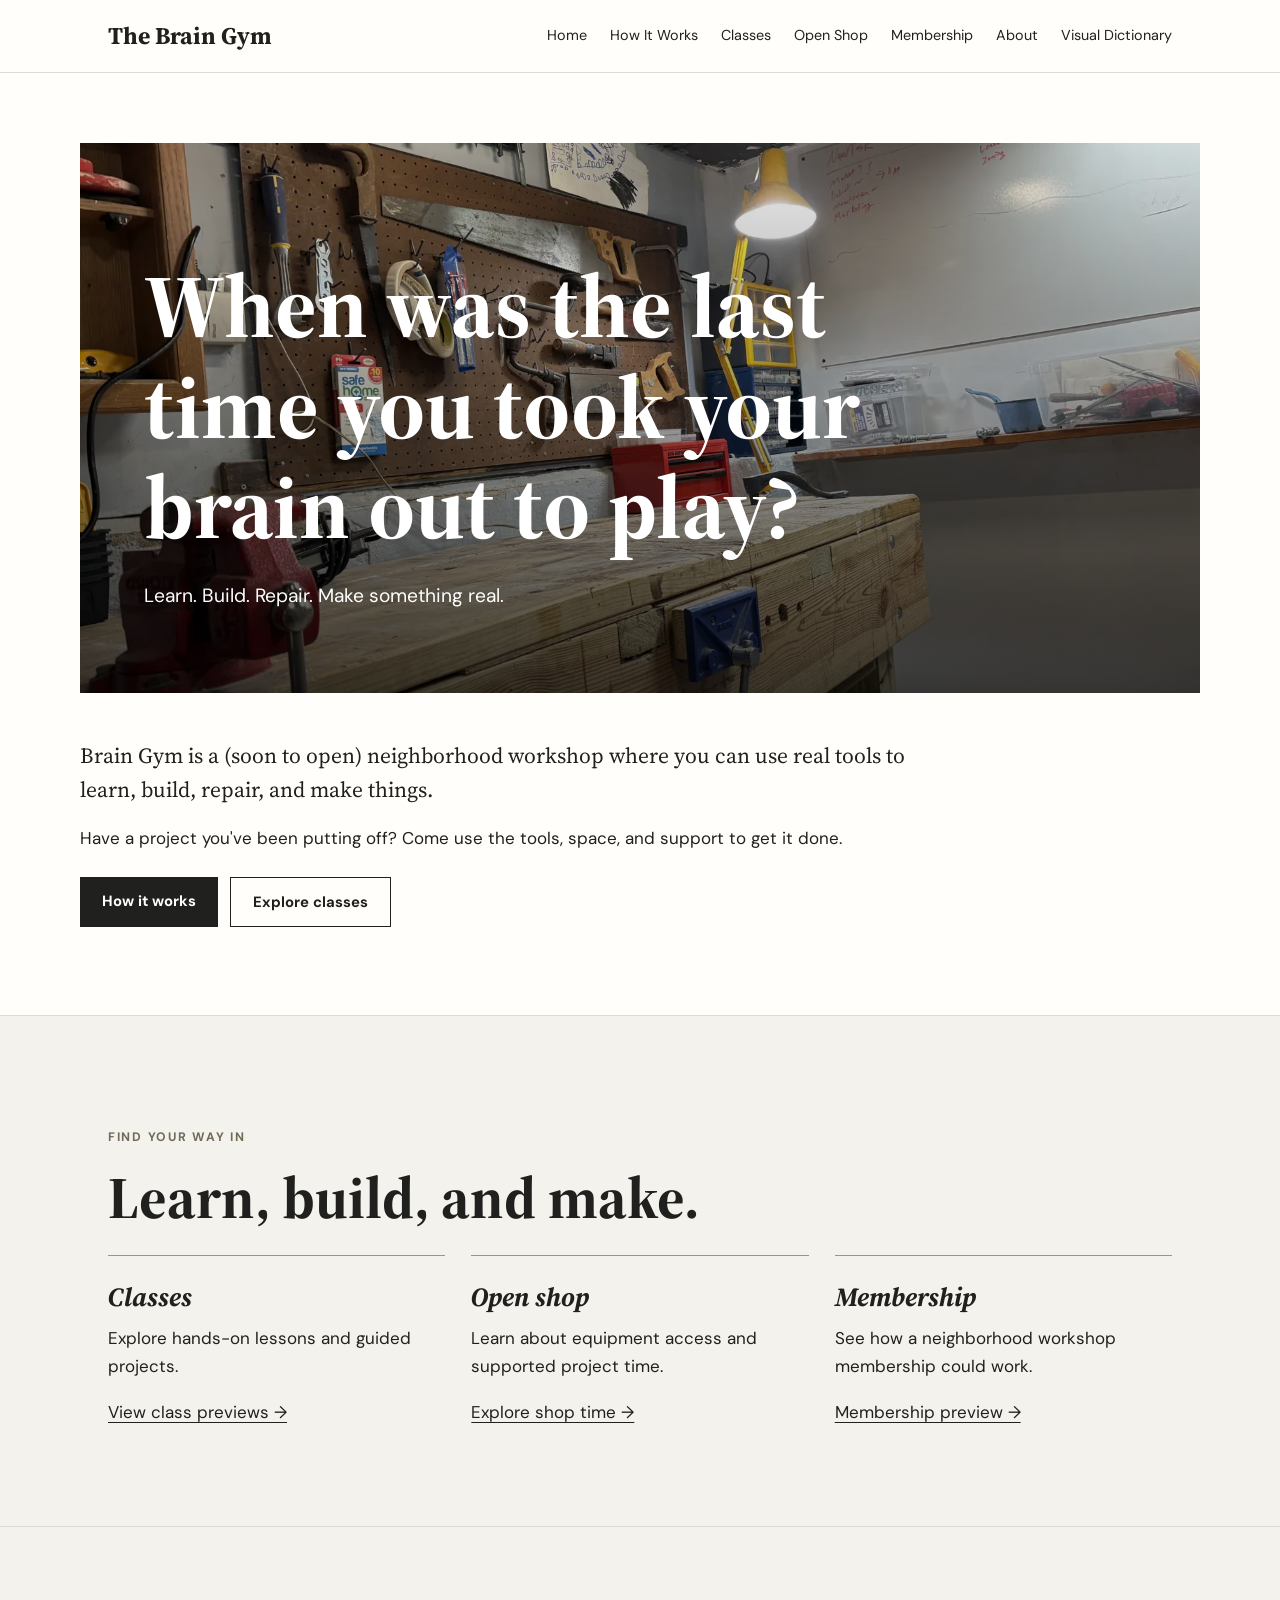
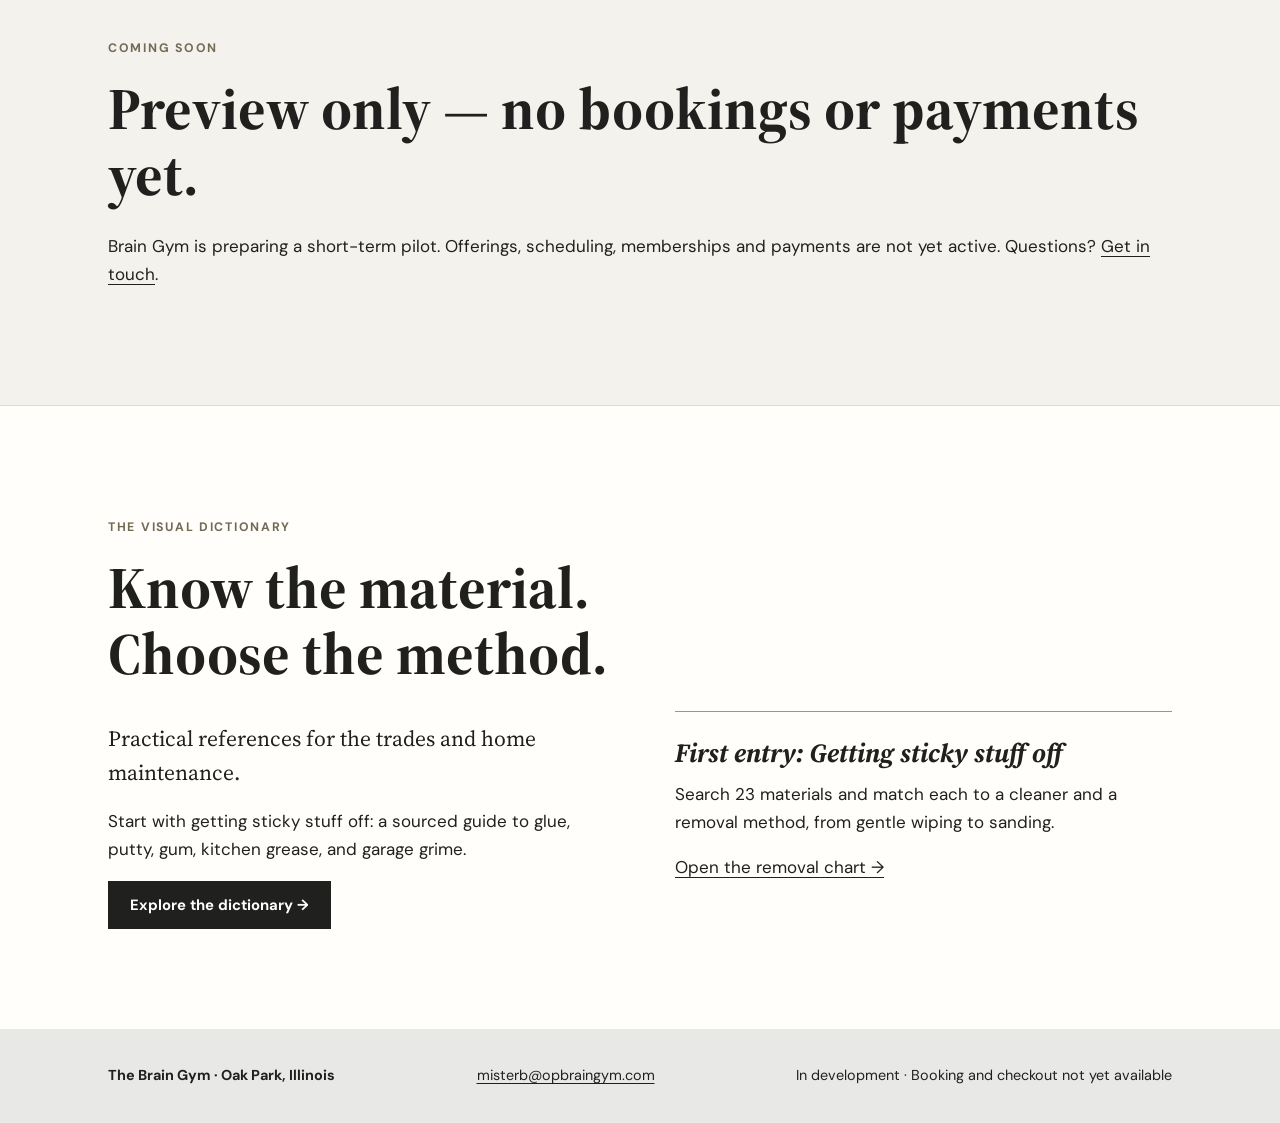
==== commit 6feee2d7: "Link Visual Dictionary from Brain Gym navigation and homepage" ====
--- a/index.html
+++ b/index.html
@@ -1 +1 @@
-<!doctype html><html lang="en"><head><meta charset="utf-8"><meta name="viewport" content="width=device-width,initial-scale=1"><meta name="description" content="Neighborhood workshop for hands-on making in Oak Park."><title>Home | The Brain Gym</title><link rel="stylesheet" href="styles.css"></head><body><header class="site-header"><div class="shell nav-wrap"><a class="brand" href="index.html">The Brain Gym</a><nav aria-label="Main navigation"><a href="index.html">Home</a><a href="how-it-works.html">How It Works</a><a href="classes.html">Classes</a><a href="open-shop.html">Open Shop</a><a href="membership.html">Membership</a><a href="about.html">About</a></nav></div></header><main><section class="hero shell" id="home"><div class="hero-panel"><div class="hero-copy"><h1>When was the last time you took your brain out to play?</h1><p>Learn. Build. Repair. Make something real.</p></div></div><div class="intro"><p class="lede">Brain Gym is a (soon to open) neighborhood workshop where you can use real tools to learn, build, repair, and make things.</p><p>Have a project you've been putting off? Come use the tools, space, and support to get it done.</p><div class="buttons"><a class="button" href="how-it-works.html">How it works</a><a class="button outline" href="classes.html">Explore classes</a></div></div></section><section class="section alt"><div class="shell"><p class="eyebrow">Find your way in</p><h2>Learn, build, and make.</h2><div class="grid3"><article class="tile"><h3>Classes</h3><p>Explore hands-on lessons and guided projects.</p><a href="classes.html">View class previews →</a></article><article class="tile"><h3>Open shop</h3><p>Learn about equipment access and supported project time.</p><a href="open-shop.html">Explore shop time →</a></article><article class="tile"><h3>Membership</h3><p>See how a neighborhood workshop membership could work.</p><a href="membership.html">Membership preview →</a></article></div></div></section><section class="section alt"><div class="shell"><p class="eyebrow">Coming soon</p><h2>Preview only — no bookings or payments yet.</h2><p>Brain Gym is preparing a short-term pilot. Offerings, scheduling, memberships and payments are not yet active. Questions? <a href="mailto:misterb@opbraingym.com">Get in touch</a>.</p></div></section></main><footer><div class="shell footer-inner"><strong>The Brain Gym · Oak Park, Illinois</strong><a href="mailto:misterb@opbraingym.com">misterb@opbraingym.com</a><span>In development · Booking and checkout not yet available</span></div></footer></body></html>+<!doctype html><html lang="en"><head><meta charset="utf-8"><meta name="viewport" content="width=device-width,initial-scale=1"><meta name="description" content="Neighborhood workshop for hands-on making in Oak Park."><title>Home | The Brain Gym</title><link rel="stylesheet" href="styles.css"></head><body><header class="site-header"><div class="shell nav-wrap"><a class="brand" href="index.html">The Brain Gym</a><nav aria-label="Main navigation"><a href="index.html">Home</a><a href="how-it-works.html">How It Works</a><a href="classes.html">Classes</a><a href="open-shop.html">Open Shop</a><a href="membership.html">Membership</a><a href="about.html">About</a><a href="visual-dictionary/">Visual Dictionary</a></nav></div></header><main><section class="hero shell" id="home"><div class="hero-panel"><div class="hero-copy"><h1>When was the last time you took your brain out to play?</h1><p>Learn. Build. Repair. Make something real.</p></div></div><div class="intro"><p class="lede">Brain Gym is a (soon to open) neighborhood workshop where you can use real tools to learn, build, repair, and make things.</p><p>Have a project you've been putting off? Come use the tools, space, and support to get it done.</p><div class="buttons"><a class="button" href="how-it-works.html">How it works</a><a class="button outline" href="classes.html">Explore classes</a></div></div></section><section class="section alt"><div class="shell"><p class="eyebrow">Find your way in</p><h2>Learn, build, and make.</h2><div class="grid3"><article class="tile"><h3>Classes</h3><p>Explore hands-on lessons and guided projects.</p><a href="classes.html">View class previews →</a></article><article class="tile"><h3>Open shop</h3><p>Learn about equipment access and supported project time.</p><a href="open-shop.html">Explore shop time →</a></article><article class="tile"><h3>Membership</h3><p>See how a neighborhood workshop membership could work.</p><a href="membership.html">Membership preview →</a></article></div></div></section><section class="section alt"><div class="shell"><p class="eyebrow">Coming soon</p><h2>Preview only — no bookings or payments yet.</h2><p>Brain Gym is preparing a short-term pilot. Offerings, scheduling, memberships and payments are not yet active. Questions? <a href="mailto:misterb@opbraingym.com">Get in touch</a>.</p></div></section><section class="section"><div class="shell"><p class="eyebrow">The Visual Dictionary</p><h2>Know the material.<br>Choose the method.</h2><div class="split"><div><p class="lede">Practical references for the trades and home maintenance.</p><p>Start with getting sticky stuff off: a sourced guide to glue, putty, gum, kitchen grease, and garage grime.</p><a class="button" href="visual-dictionary/">Explore the dictionary →</a></div><article class="tile"><h3>First entry: Getting sticky stuff off</h3><p>Search 23 materials and match each to a cleaner and a removal method, from gentle wiping to sanding.</p><a href="visual-dictionary/sticky-materials.html">Open the removal chart →</a></article></div></div></section></main><footer><div class="shell footer-inner"><strong>The Brain Gym · Oak Park, Illinois</strong><a href="mailto:misterb@opbraingym.com">misterb@opbraingym.com</a><span>In development · Booking and checkout not yet available</span></div></footer></body></html>
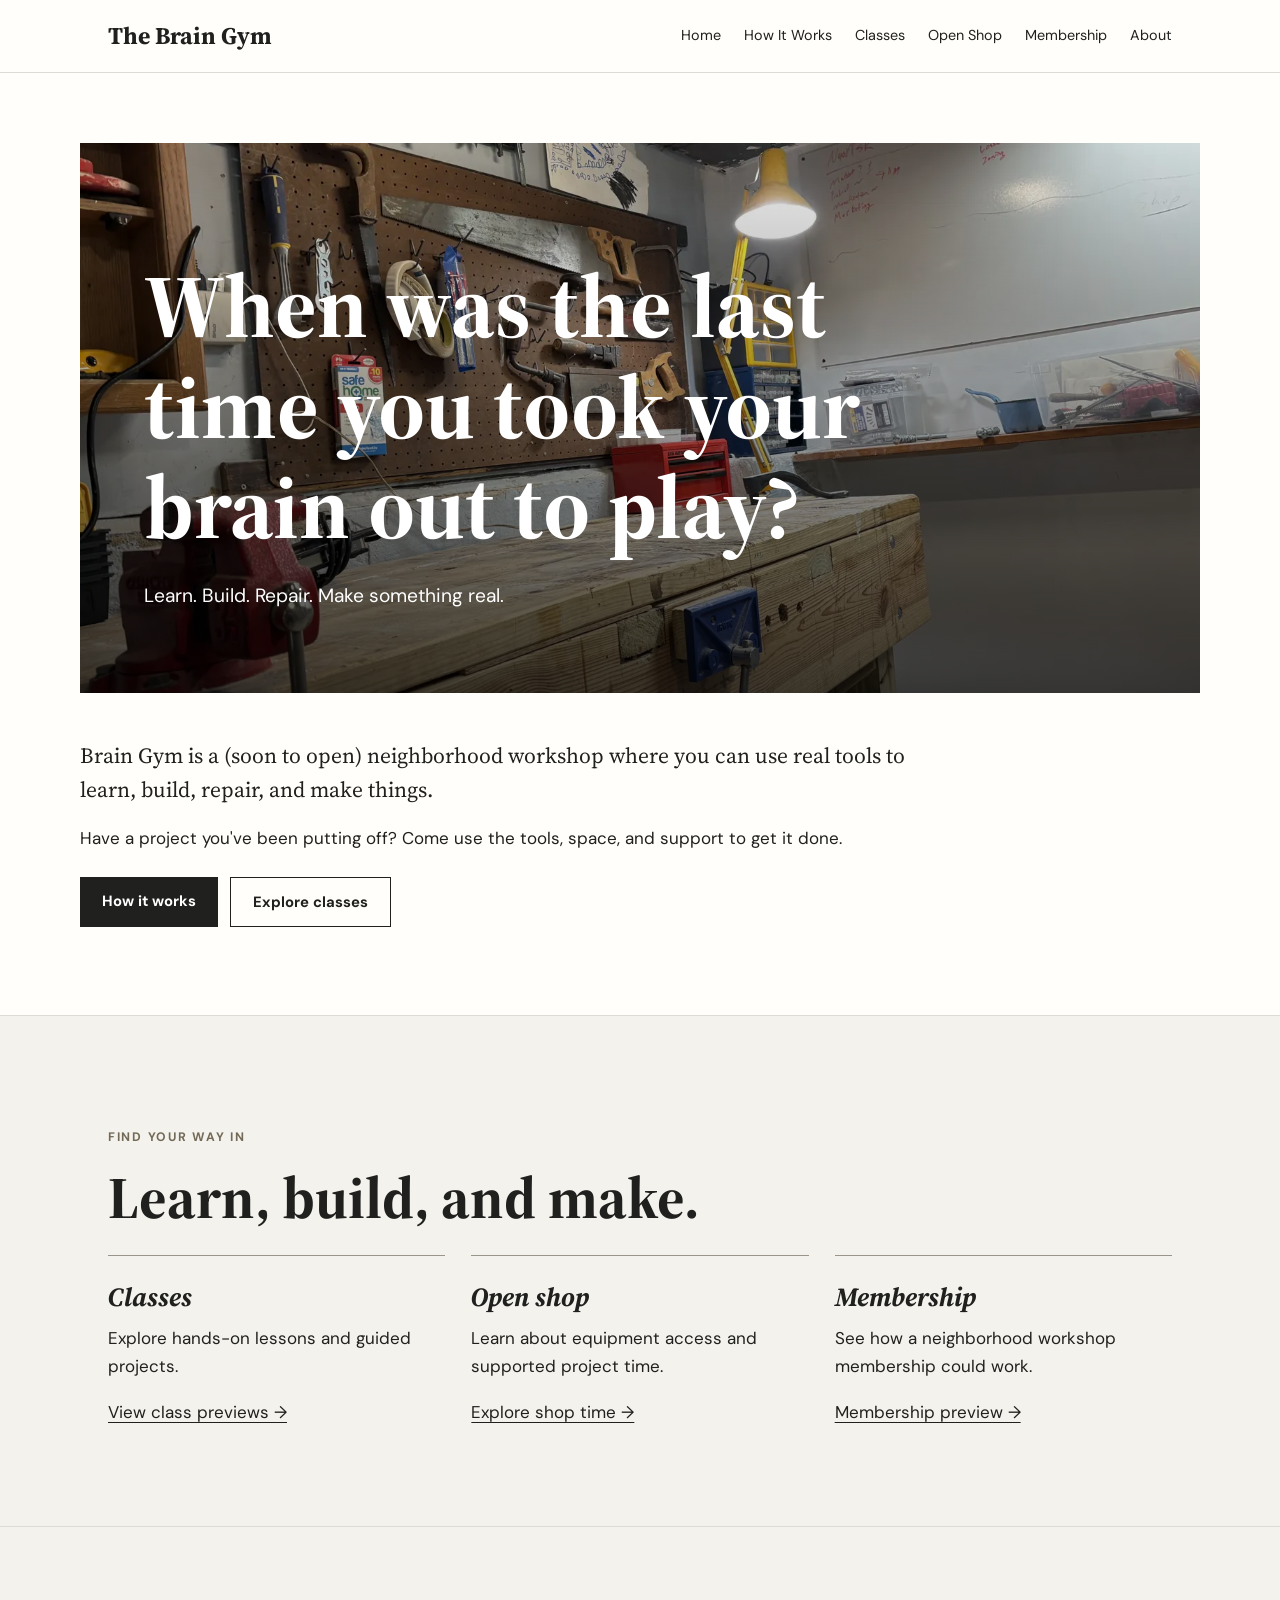
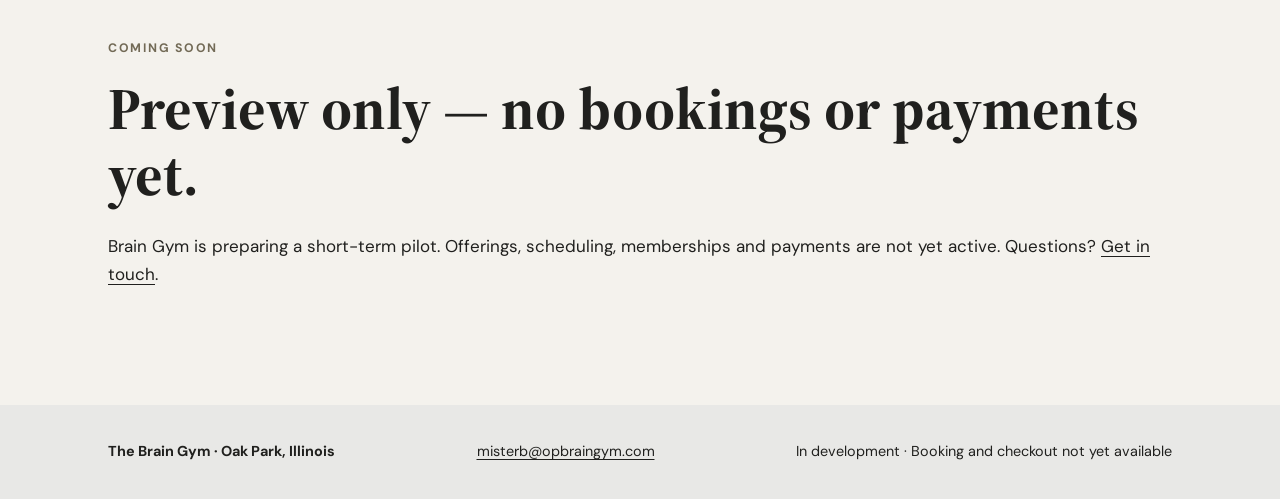
==== commit 44523617: "Simplify cleanup guide into sticky-header matrix under Classes" ====
--- a/index.html
+++ b/index.html
@@ -1 +1 @@
-<!doctype html><html lang="en"><head><meta charset="utf-8"><meta name="viewport" content="width=device-width,initial-scale=1"><meta name="description" content="Neighborhood workshop for hands-on making in Oak Park."><title>Home | The Brain Gym</title><link rel="stylesheet" href="styles.css"></head><body><header class="site-header"><div class="shell nav-wrap"><a class="brand" href="index.html">The Brain Gym</a><nav aria-label="Main navigation"><a href="index.html">Home</a><a href="how-it-works.html">How It Works</a><a href="classes.html">Classes</a><a href="open-shop.html">Open Shop</a><a href="membership.html">Membership</a><a href="about.html">About</a><a href="visual-dictionary/">Visual Dictionary</a></nav></div></header><main><section class="hero shell" id="home"><div class="hero-panel"><div class="hero-copy"><h1>When was the last time you took your brain out to play?</h1><p>Learn. Build. Repair. Make something real.</p></div></div><div class="intro"><p class="lede">Brain Gym is a (soon to open) neighborhood workshop where you can use real tools to learn, build, repair, and make things.</p><p>Have a project you've been putting off? Come use the tools, space, and support to get it done.</p><div class="buttons"><a class="button" href="how-it-works.html">How it works</a><a class="button outline" href="classes.html">Explore classes</a></div></div></section><section class="section alt"><div class="shell"><p class="eyebrow">Find your way in</p><h2>Learn, build, and make.</h2><div class="grid3"><article class="tile"><h3>Classes</h3><p>Explore hands-on lessons and guided projects.</p><a href="classes.html">View class previews →</a></article><article class="tile"><h3>Open shop</h3><p>Learn about equipment access and supported project time.</p><a href="open-shop.html">Explore shop time →</a></article><article class="tile"><h3>Membership</h3><p>See how a neighborhood workshop membership could work.</p><a href="membership.html">Membership preview →</a></article></div></div></section><section class="section alt"><div class="shell"><p class="eyebrow">Coming soon</p><h2>Preview only — no bookings or payments yet.</h2><p>Brain Gym is preparing a short-term pilot. Offerings, scheduling, memberships and payments are not yet active. Questions? <a href="mailto:misterb@opbraingym.com">Get in touch</a>.</p></div></section><section class="section"><div class="shell"><p class="eyebrow">The Visual Dictionary</p><h2>Know the material.<br>Choose the method.</h2><div class="split"><div><p class="lede">Practical references for the trades and home maintenance.</p><p>Start with getting sticky stuff off: a sourced guide to glue, putty, gum, kitchen grease, and garage grime.</p><a class="button" href="visual-dictionary/">Explore the dictionary →</a></div><article class="tile"><h3>First entry: Getting sticky stuff off</h3><p>Search 23 materials and match each to a cleaner and a removal method, from gentle wiping to sanding.</p><a href="visual-dictionary/sticky-materials.html">Open the removal chart →</a></article></div></div></section></main><footer><div class="shell footer-inner"><strong>The Brain Gym · Oak Park, Illinois</strong><a href="mailto:misterb@opbraingym.com">misterb@opbraingym.com</a><span>In development · Booking and checkout not yet available</span></div></footer></body></html>
+<!doctype html><html lang="en"><head><meta charset="utf-8"><meta name="viewport" content="width=device-width,initial-scale=1"><meta name="description" content="Neighborhood workshop for hands-on making in Oak Park."><title>Home | The Brain Gym</title><link rel="stylesheet" href="styles.css"></head><body><header class="site-header"><div class="shell nav-wrap"><a class="brand" href="index.html">The Brain Gym</a><nav aria-label="Main navigation"><a href="index.html">Home</a><a href="how-it-works.html">How It Works</a><a href="classes.html">Classes</a><a href="open-shop.html">Open Shop</a><a href="membership.html">Membership</a><a href="about.html">About</a></nav></div></header><main><section class="hero shell" id="home"><div class="hero-panel"><div class="hero-copy"><h1>When was the last time you took your brain out to play?</h1><p>Learn. Build. Repair. Make something real.</p></div></div><div class="intro"><p class="lede">Brain Gym is a (soon to open) neighborhood workshop where you can use real tools to learn, build, repair, and make things.</p><p>Have a project you've been putting off? Come use the tools, space, and support to get it done.</p><div class="buttons"><a class="button" href="how-it-works.html">How it works</a><a class="button outline" href="classes.html">Explore classes</a></div></div></section><section class="section alt"><div class="shell"><p class="eyebrow">Find your way in</p><h2>Learn, build, and make.</h2><div class="grid3"><article class="tile"><h3>Classes</h3><p>Explore hands-on lessons and guided projects.</p><a href="classes.html">View class previews →</a></article><article class="tile"><h3>Open shop</h3><p>Learn about equipment access and supported project time.</p><a href="open-shop.html">Explore shop time →</a></article><article class="tile"><h3>Membership</h3><p>See how a neighborhood workshop membership could work.</p><a href="membership.html">Membership preview →</a></article></div></div></section><section class="section alt"><div class="shell"><p class="eyebrow">Coming soon</p><h2>Preview only — no bookings or payments yet.</h2><p>Brain Gym is preparing a short-term pilot. Offerings, scheduling, memberships and payments are not yet active. Questions? <a href="mailto:misterb@opbraingym.com">Get in touch</a>.</p></div></section></main><footer><div class="shell footer-inner"><strong>The Brain Gym · Oak Park, Illinois</strong><a href="mailto:misterb@opbraingym.com">misterb@opbraingym.com</a><span>In development · Booking and checkout not yet available</span></div></footer></body></html>
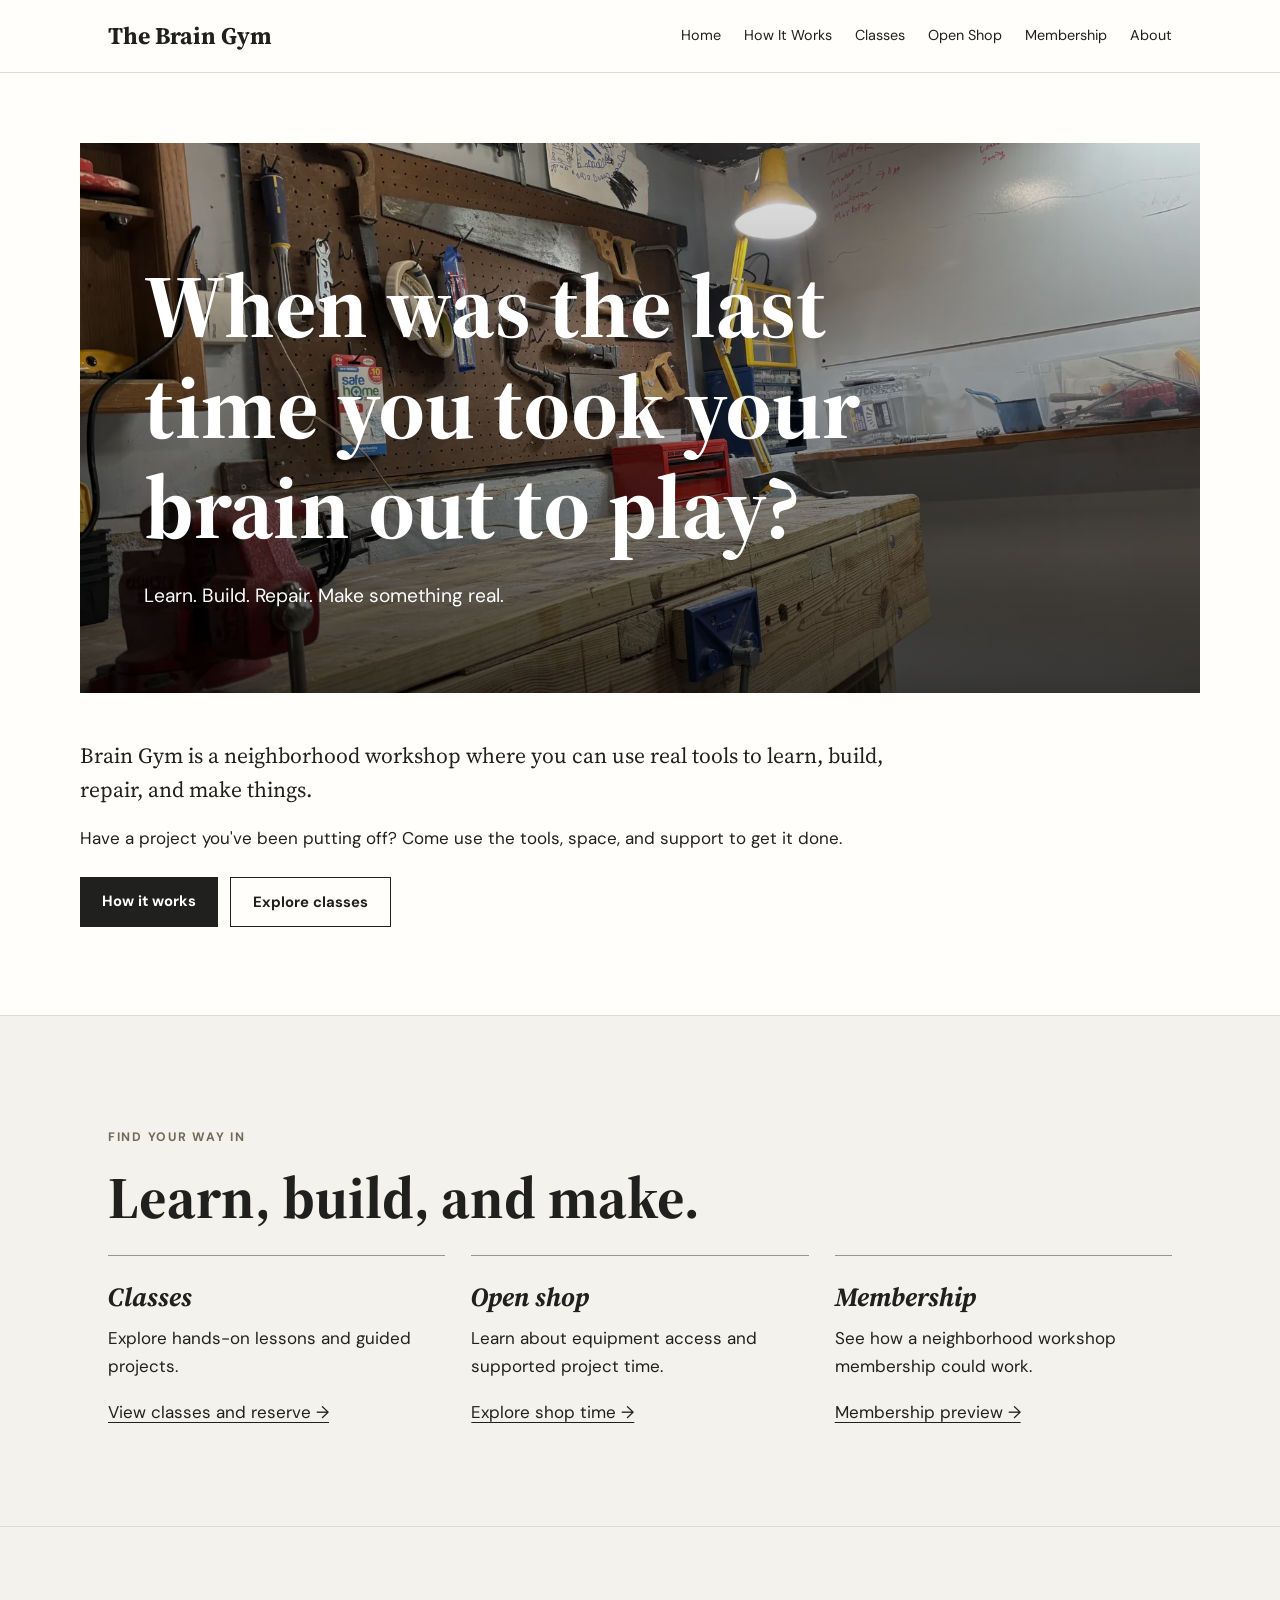
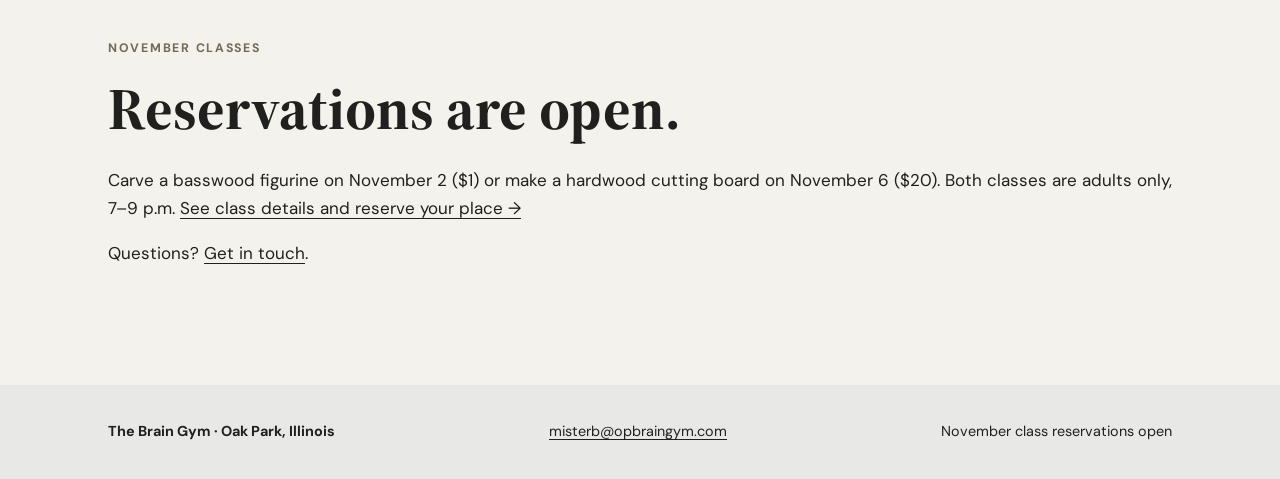
==== commit 783a495d: "Announce live November class reservations on homepage" ====
--- a/index.html
+++ b/index.html
@@ -1 +1 @@
-<!doctype html><html lang="en"><head><meta charset="utf-8"><meta name="viewport" content="width=device-width,initial-scale=1"><meta name="description" content="Neighborhood workshop for hands-on making in Oak Park."><title>Home | The Brain Gym</title><link rel="stylesheet" href="styles.css"></head><body><header class="site-header"><div class="shell nav-wrap"><a class="brand" href="index.html">The Brain Gym</a><nav aria-label="Main navigation"><a href="index.html">Home</a><a href="how-it-works.html">How It Works</a><a href="classes.html">Classes</a><a href="open-shop.html">Open Shop</a><a href="membership.html">Membership</a><a href="about.html">About</a></nav></div></header><main><section class="hero shell" id="home"><div class="hero-panel"><div class="hero-copy"><h1>When was the last time you took your brain out to play?</h1><p>Learn. Build. Repair. Make something real.</p></div></div><div class="intro"><p class="lede">Brain Gym is a (soon to open) neighborhood workshop where you can use real tools to learn, build, repair, and make things.</p><p>Have a project you've been putting off? Come use the tools, space, and support to get it done.</p><div class="buttons"><a class="button" href="how-it-works.html">How it works</a><a class="button outline" href="classes.html">Explore classes</a></div></div></section><section class="section alt"><div class="shell"><p class="eyebrow">Find your way in</p><h2>Learn, build, and make.</h2><div class="grid3"><article class="tile"><h3>Classes</h3><p>Explore hands-on lessons and guided projects.</p><a href="classes.html">View class previews →</a></article><article class="tile"><h3>Open shop</h3><p>Learn about equipment access and supported project time.</p><a href="open-shop.html">Explore shop time →</a></article><article class="tile"><h3>Membership</h3><p>See how a neighborhood workshop membership could work.</p><a href="membership.html">Membership preview →</a></article></div></div></section><section class="section alt"><div class="shell"><p class="eyebrow">Coming soon</p><h2>Preview only — no bookings or payments yet.</h2><p>Brain Gym is preparing a short-term pilot. Offerings, scheduling, memberships and payments are not yet active. Questions? <a href="mailto:misterb@opbraingym.com">Get in touch</a>.</p></div></section></main><footer><div class="shell footer-inner"><strong>The Brain Gym · Oak Park, Illinois</strong><a href="mailto:misterb@opbraingym.com">misterb@opbraingym.com</a><span>In development · Booking and checkout not yet available</span></div></footer></body></html>
+<!doctype html><html lang="en"><head><meta charset="utf-8"><meta name="viewport" content="width=device-width,initial-scale=1"><meta name="description" content="Neighborhood workshop for hands-on making in Oak Park."><title>Home | The Brain Gym</title><link rel="stylesheet" href="styles.css"></head><body><header class="site-header"><div class="shell nav-wrap"><a class="brand" href="index.html">The Brain Gym</a><nav aria-label="Main navigation"><a href="index.html">Home</a><a href="how-it-works.html">How It Works</a><a href="classes.html">Classes</a><a href="open-shop.html">Open Shop</a><a href="membership.html">Membership</a><a href="about.html">About</a></nav></div></header><main><section class="hero shell" id="home"><div class="hero-panel"><div class="hero-copy"><h1>When was the last time you took your brain out to play?</h1><p>Learn. Build. Repair. Make something real.</p></div></div><div class="intro"><p class="lede">Brain Gym is a neighborhood workshop where you can use real tools to learn, build, repair, and make things.</p><p>Have a project you've been putting off? Come use the tools, space, and support to get it done.</p><div class="buttons"><a class="button" href="how-it-works.html">How it works</a><a class="button outline" href="classes.html">Explore classes</a></div></div></section><section class="section alt"><div class="shell"><p class="eyebrow">Find your way in</p><h2>Learn, build, and make.</h2><div class="grid3"><article class="tile"><h3>Classes</h3><p>Explore hands-on lessons and guided projects.</p><a href="classes.html">View classes and reserve →</a></article><article class="tile"><h3>Open shop</h3><p>Learn about equipment access and supported project time.</p><a href="open-shop.html">Explore shop time →</a></article><article class="tile"><h3>Membership</h3><p>See how a neighborhood workshop membership could work.</p><a href="membership.html">Membership preview →</a></article></div></div></section><section class="section alt"><div class="shell"><p class="eyebrow">November classes</p><h2>Reservations are open.</h2><p>Carve a basswood figurine on November 2 ($1) or make a hardwood cutting board on November 6 ($20). Both classes are adults only, 7–9 p.m. <a href="classes.html">See class details and reserve your place →</a></p><p>Questions? <a href="mailto:misterb@opbraingym.com">Get in touch</a>.</p></div></section></main><footer><div class="shell footer-inner"><strong>The Brain Gym · Oak Park, Illinois</strong><a href="mailto:misterb@opbraingym.com">misterb@opbraingym.com</a><span>November class reservations open</span></div></footer></body></html>
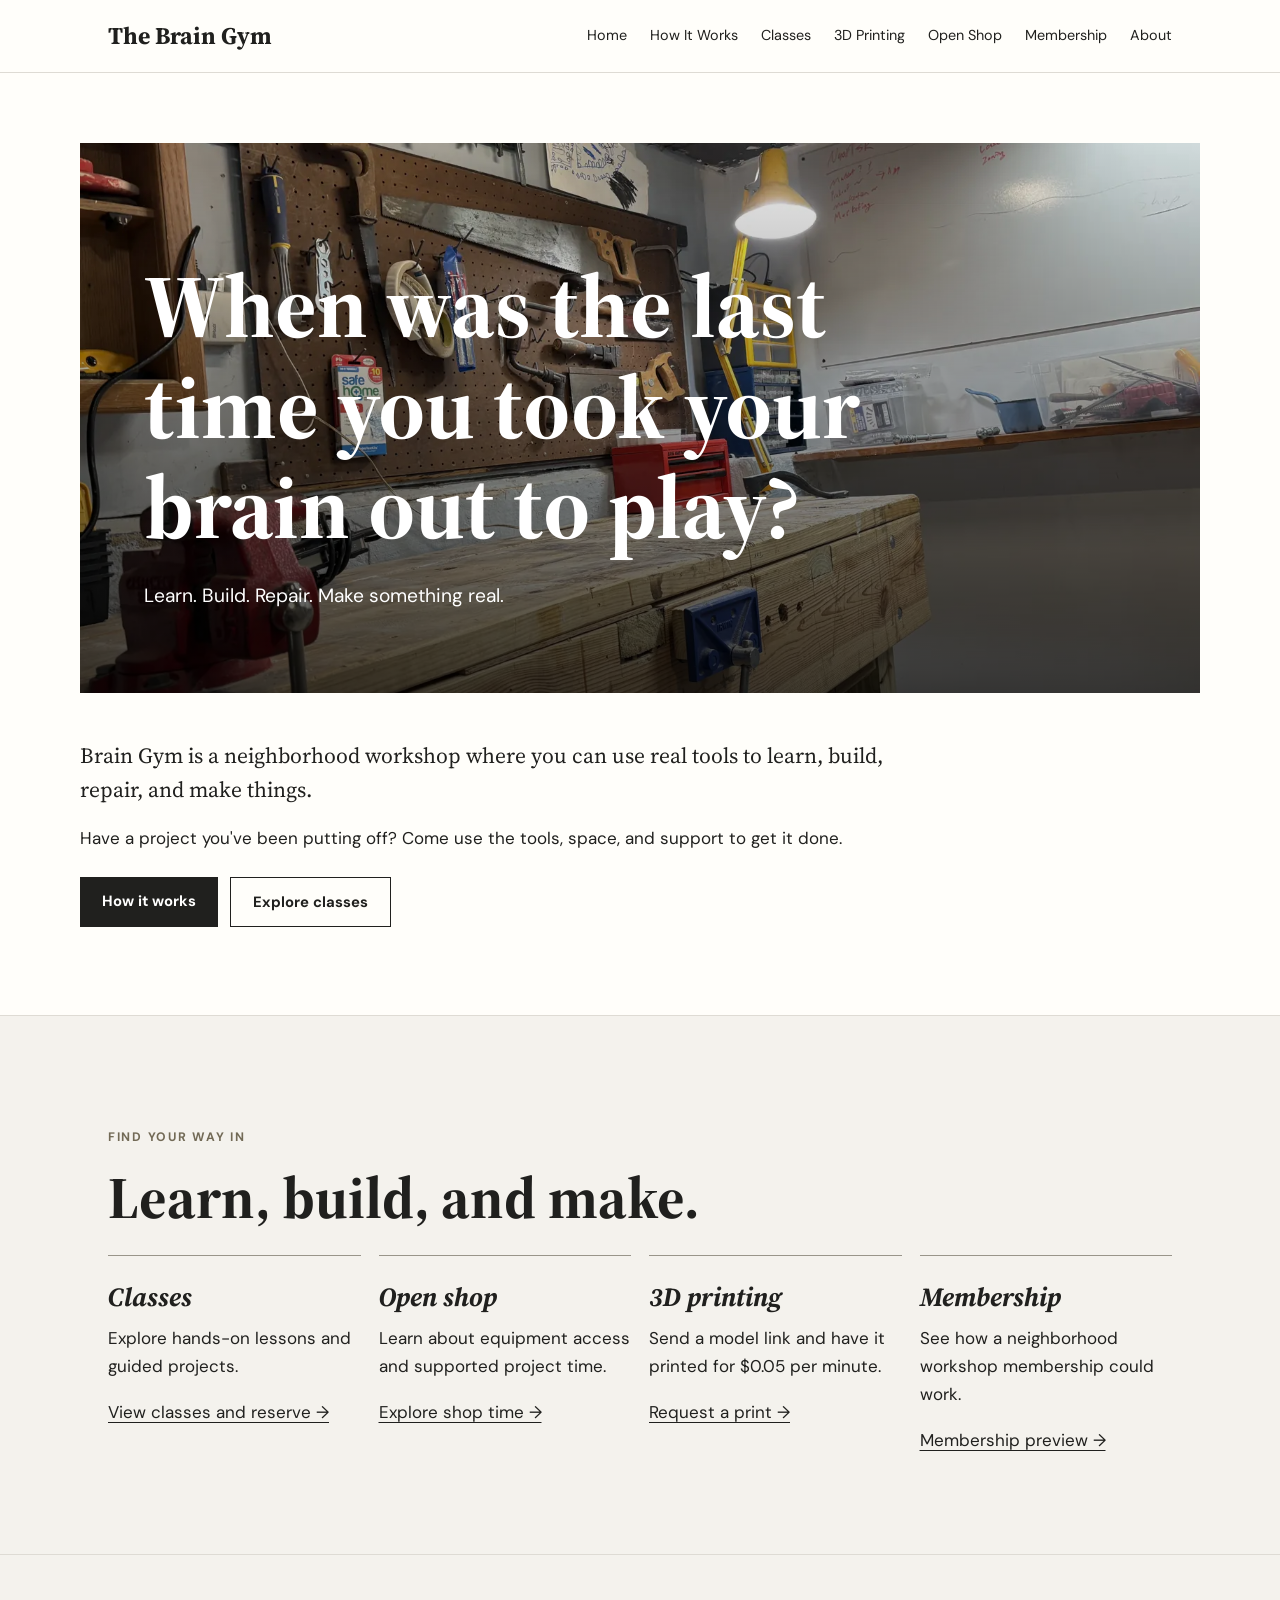
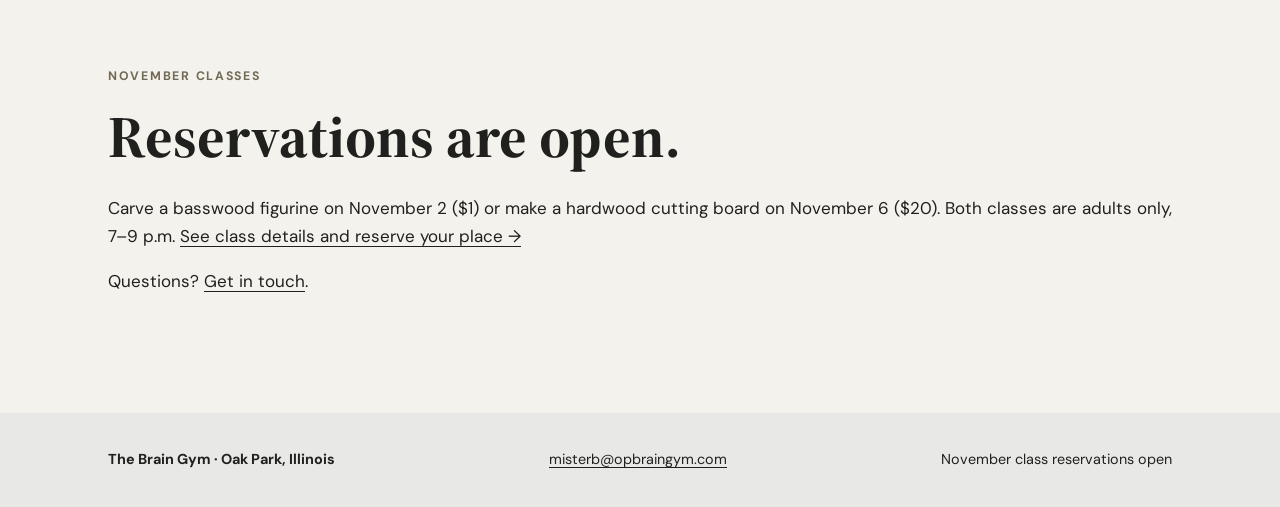
==== commit 3056c959: "Launch 3D printing requests and approved Brain Gym updates" ====
--- a/index.html
+++ b/index.html
@@ -1 +1 @@
-<!doctype html><html lang="en"><head><meta charset="utf-8"><meta name="viewport" content="width=device-width,initial-scale=1"><meta name="description" content="Neighborhood workshop for hands-on making in Oak Park."><title>Home | The Brain Gym</title><link rel="stylesheet" href="styles.css"></head><body><header class="site-header"><div class="shell nav-wrap"><a class="brand" href="index.html">The Brain Gym</a><nav aria-label="Main navigation"><a href="index.html">Home</a><a href="how-it-works.html">How It Works</a><a href="classes.html">Classes</a><a href="open-shop.html">Open Shop</a><a href="membership.html">Membership</a><a href="about.html">About</a></nav></div></header><main><section class="hero shell" id="home"><div class="hero-panel"><div class="hero-copy"><h1>When was the last time you took your brain out to play?</h1><p>Learn. Build. Repair. Make something real.</p></div></div><div class="intro"><p class="lede">Brain Gym is a neighborhood workshop where you can use real tools to learn, build, repair, and make things.</p><p>Have a project you've been putting off? Come use the tools, space, and support to get it done.</p><div class="buttons"><a class="button" href="how-it-works.html">How it works</a><a class="button outline" href="classes.html">Explore classes</a></div></div></section><section class="section alt"><div class="shell"><p class="eyebrow">Find your way in</p><h2>Learn, build, and make.</h2><div class="grid3"><article class="tile"><h3>Classes</h3><p>Explore hands-on lessons and guided projects.</p><a href="classes.html">View classes and reserve →</a></article><article class="tile"><h3>Open shop</h3><p>Learn about equipment access and supported project time.</p><a href="open-shop.html">Explore shop time →</a></article><article class="tile"><h3>Membership</h3><p>See how a neighborhood workshop membership could work.</p><a href="membership.html">Membership preview →</a></article></div></div></section><section class="section alt"><div class="shell"><p class="eyebrow">November classes</p><h2>Reservations are open.</h2><p>Carve a basswood figurine on November 2 ($1) or make a hardwood cutting board on November 6 ($20). Both classes are adults only, 7–9 p.m. <a href="classes.html">See class details and reserve your place →</a></p><p>Questions? <a href="mailto:misterb@opbraingym.com">Get in touch</a>.</p></div></section></main><footer><div class="shell footer-inner"><strong>The Brain Gym · Oak Park, Illinois</strong><a href="mailto:misterb@opbraingym.com">misterb@opbraingym.com</a><span>November class reservations open</span></div></footer></body></html>
+<!doctype html><html lang="en"><head><meta charset="utf-8"><meta name="viewport" content="width=device-width,initial-scale=1"><meta name="description" content="Neighborhood workshop for hands-on making in Oak Park."><title>Home | The Brain Gym</title><link rel="stylesheet" href="styles.css"></head><body><header class="site-header"><div class="shell nav-wrap"><a class="brand" href="index.html">The Brain Gym</a><nav aria-label="Main navigation"><a href="index.html">Home</a><a href="how-it-works.html">How It Works</a><a href="classes.html">Classes</a><a href="3d-printing.html">3D Printing</a><a href="open-shop.html">Open Shop</a><a href="membership.html">Membership</a><a href="about.html">About</a></nav></div></header><main><section class="hero shell" id="home"><div class="hero-panel"><div class="hero-copy"><h1>When was the last time you took your brain out to play?</h1><p>Learn. Build. Repair. Make something real.</p></div></div><div class="intro"><p class="lede">Brain Gym is a neighborhood workshop where you can use real tools to learn, build, repair, and make things.</p><p>Have a project you've been putting off? Come use the tools, space, and support to get it done.</p><div class="buttons"><a class="button" href="how-it-works.html">How it works</a><a class="button outline" href="classes.html">Explore classes</a></div></div></section><section class="section alt"><div class="shell"><p class="eyebrow">Find your way in</p><h2>Learn, build, and make.</h2><div class="grid4"><article class="tile"><h3>Classes</h3><p>Explore hands-on lessons and guided projects.</p><a href="classes.html">View classes and reserve →</a></article><article class="tile"><h3>Open shop</h3><p>Learn about equipment access and supported project time.</p><a href="open-shop.html">Explore shop time →</a></article><article class="tile"><h3>3D printing</h3><p>Send a model link and have it printed for $0.05 per minute.</p><a href="3d-printing.html">Request a print →</a></article><article class="tile"><h3>Membership</h3><p>See how a neighborhood workshop membership could work.</p><a href="membership.html">Membership preview →</a></article></div></div></section><section class="section alt"><div class="shell"><p class="eyebrow">November classes</p><h2>Reservations are open.</h2><p>Carve a basswood figurine on November 2 ($1) or make a hardwood cutting board on November 6 ($20). Both classes are adults only, 7–9 p.m. <a href="classes.html">See class details and reserve your place →</a></p><p>Questions? <a href="mailto:misterb@opbraingym.com">Get in touch</a>.</p></div></section></main><footer><div class="shell footer-inner"><strong>The Brain Gym · Oak Park, Illinois</strong><a href="mailto:misterb@opbraingym.com">misterb@opbraingym.com</a><span>November class reservations open</span></div></footer></body></html>
